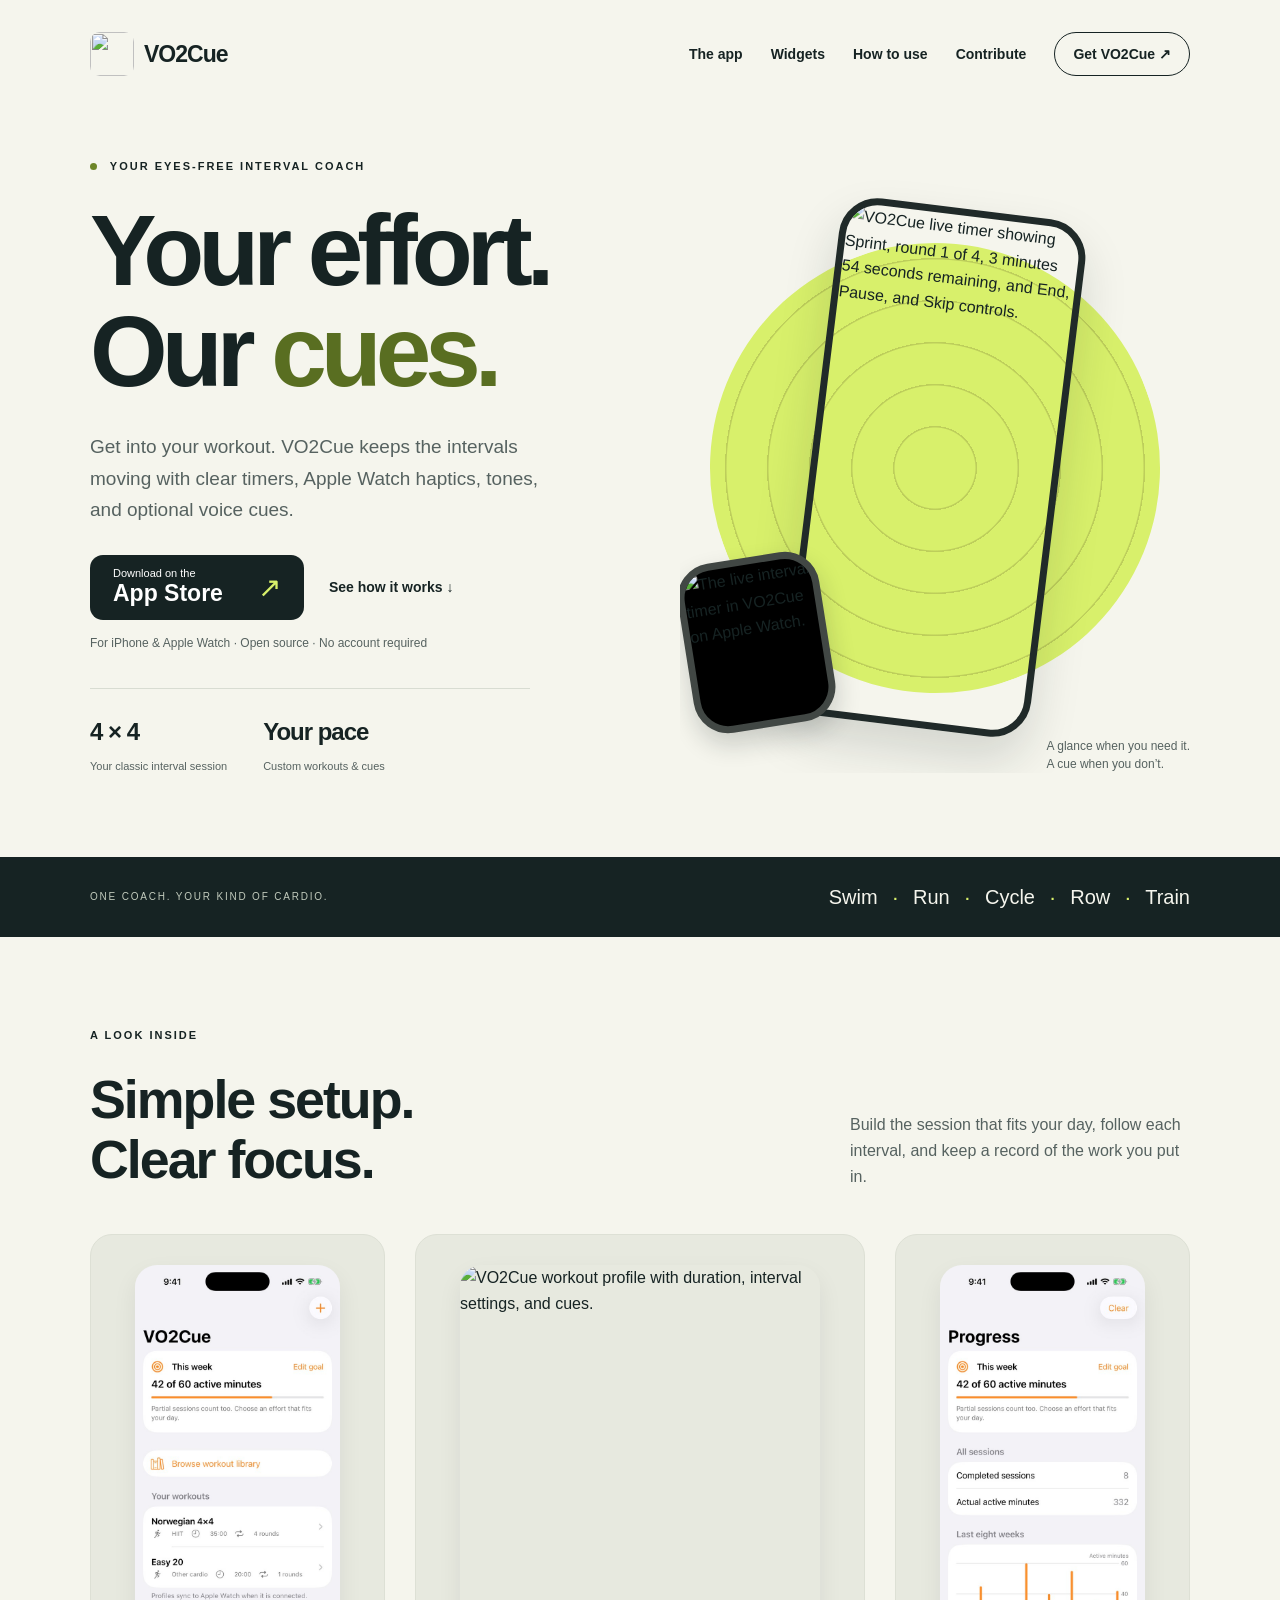
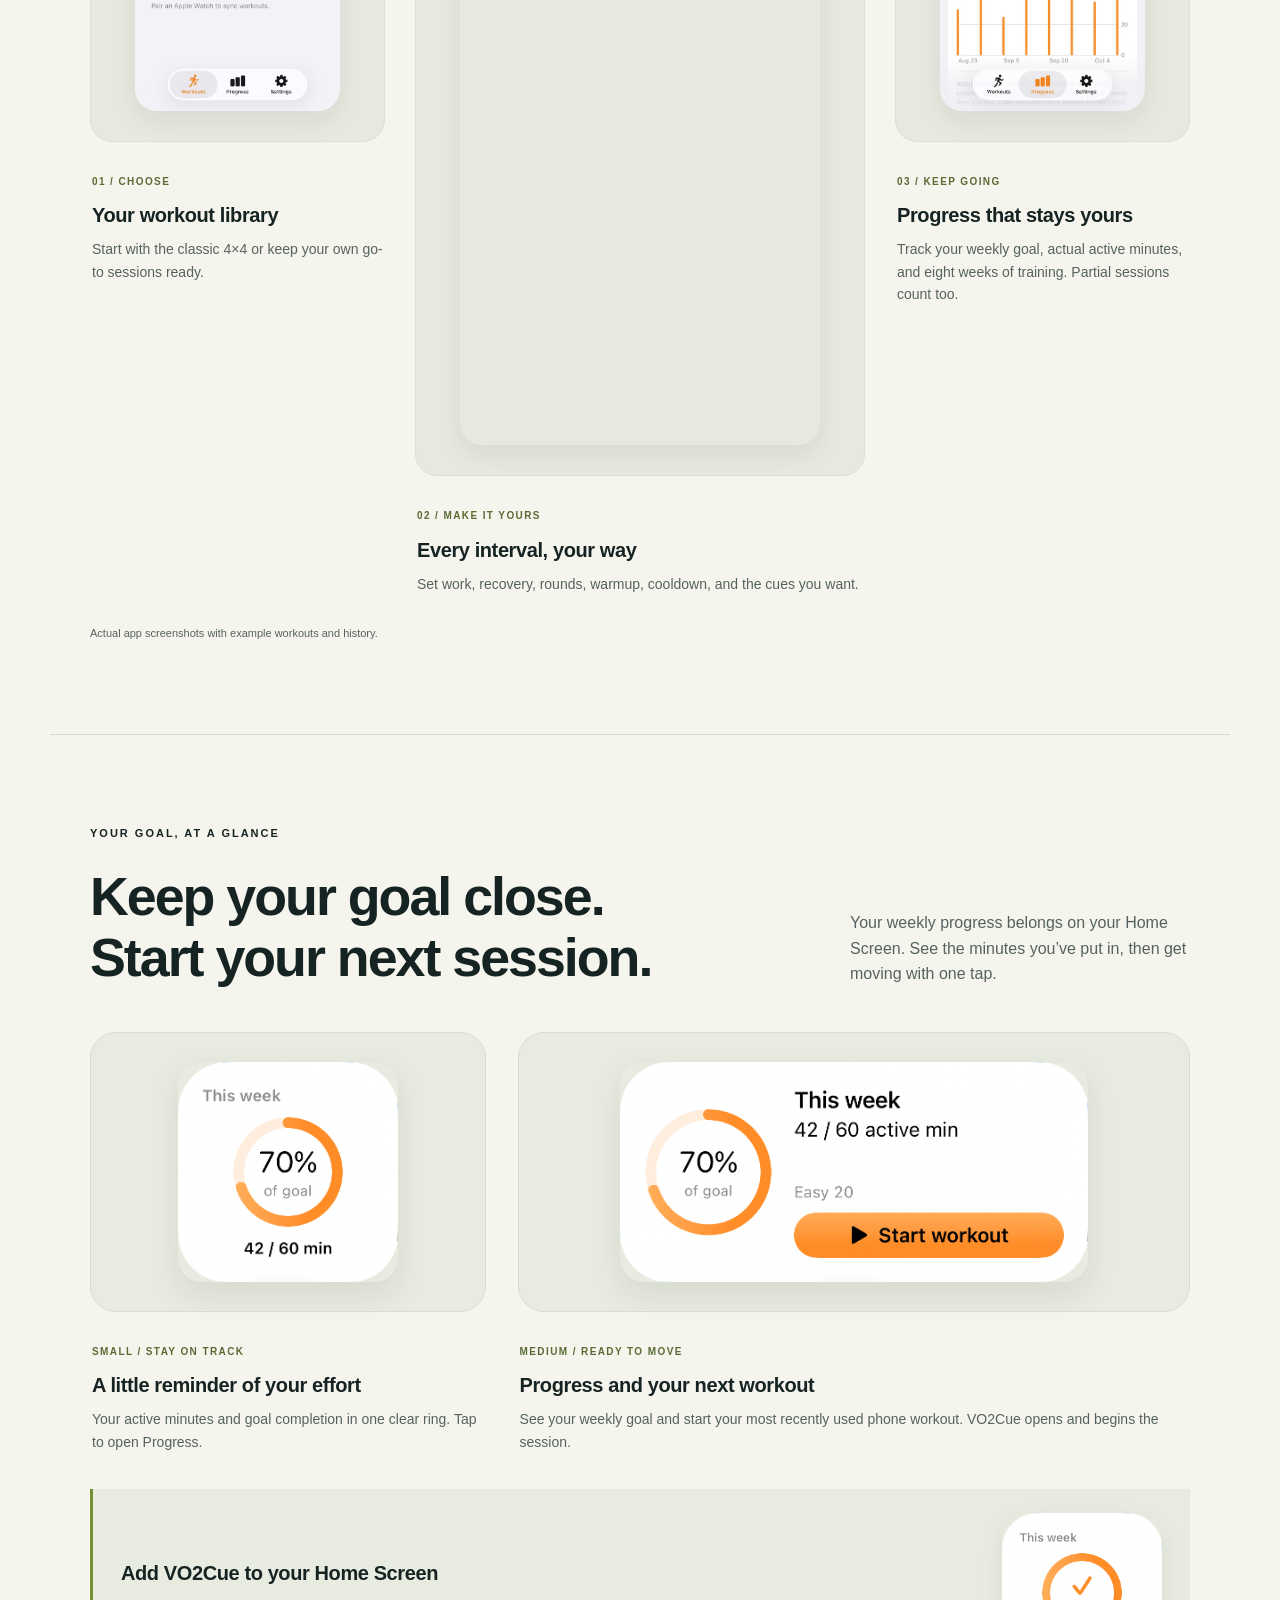
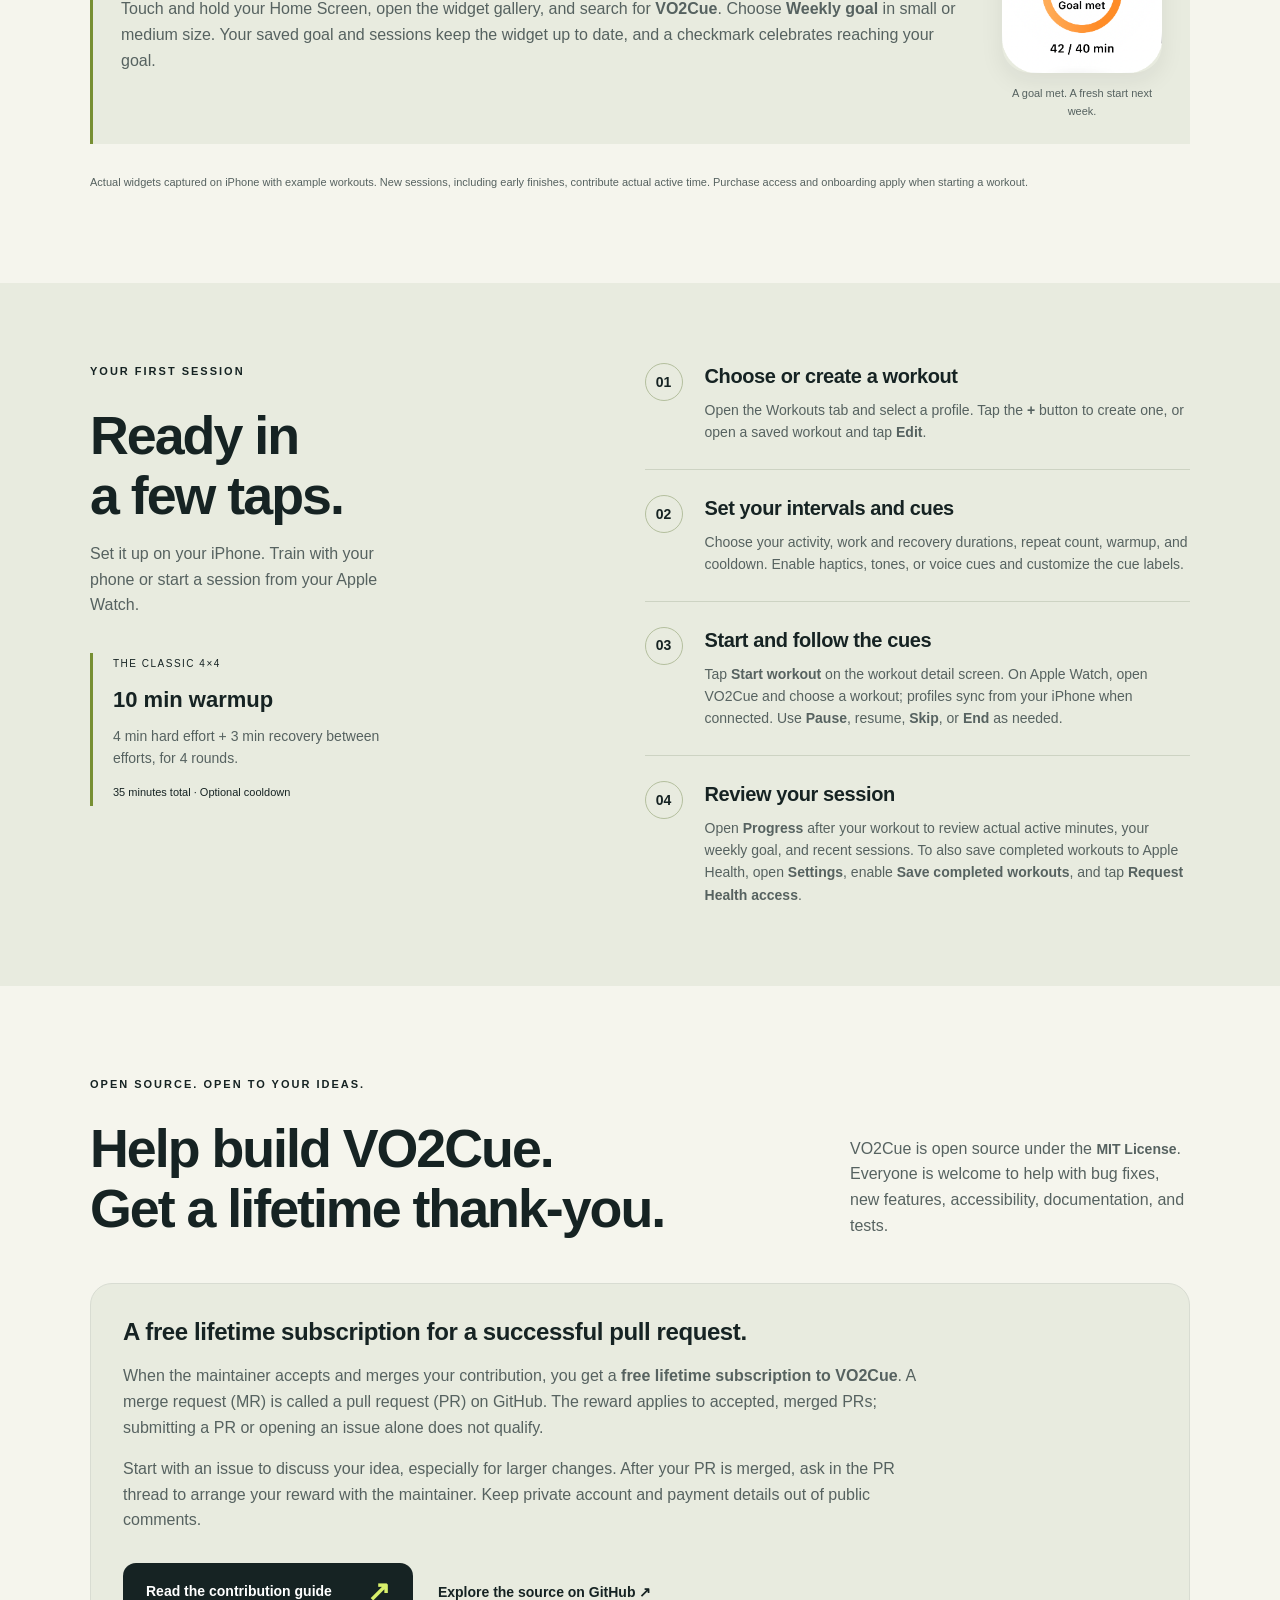
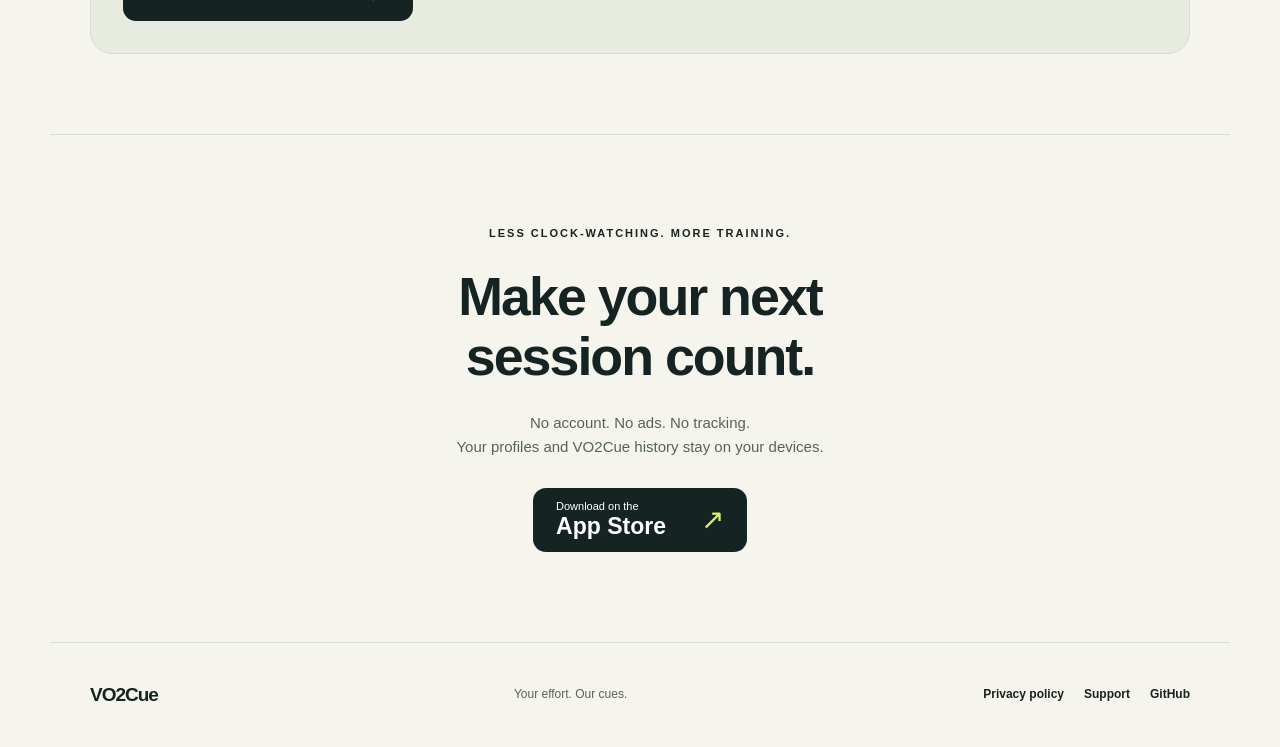
==== docs/index.html @ 81e92e1c "Refresh widget screenshots and move demo and privacy pages" ====
<!doctype html>
<html lang="en">
<head>
  <meta charset="utf-8">
  <meta name="viewport" content="width=device-width, initial-scale=1">
  <meta name="description" content="Meet VO2Cue: an eyes-free interval coach for iPhone and Apple Watch. Explore the open-source app, start your first 4×4 workout, and earn a free lifetime subscription with an accepted and merged pull request.">
  <meta name="theme-color" content="#101a1b">
  <meta property="og:title" content="VO2Cue · Your effort. Our cues.">
  <meta property="og:description" content="A closer look at your eyes-free 4×4 interval coach for iPhone and Apple Watch.">
  <meta property="og:type" content="website">
  <meta property="og:url" content="https://greggroll.github.io/VO2Cue/">
  <link rel="icon" type="image/png" href="assets/app-icon.png">
  <link rel="apple-touch-icon" href="assets/app-icon.png">
  <title>VO2Cue · App demo & quick start</title>
  <link rel="canonical" href="https://greggroll.github.io/VO2Cue/">
  <link rel="stylesheet" href="demo/demo.css">
</head>
<body>
<a class="skip" href="#main">Skip to content</a>
<header class="header wrap">
  <a class="brand" href="./" aria-label="VO2Cue demo home"><img class="app-icon" src="assets/app-icon.png" width="44" height="44" alt=""> VO2Cue</a>
  <nav aria-label="Main navigation"><a href="#screenshots">The app</a><a href="#widgets">Widgets</a><a href="#how-to">How to use</a><a href="#contribute">Contribute</a><a class="nav-download" href="https://apps.apple.com/us/app/vo2cue/id6804899072">Get VO2Cue <span aria-hidden="true">↗</span></a></nav>
</header>
<main id="main">
  <section class="hero wrap">
    <div class="hero-copy">
      <p class="eyebrow"><span class="dot"></span> YOUR EYES-FREE INTERVAL COACH</p>
      <h1>Your effort.<br>Our <em>cues.</em></h1>
      <p class="intro">Get into your workout. VO2Cue keeps the intervals moving with clear timers, Apple Watch haptics, tones, and optional voice cues.</p>
      <div class="actions"><a class="button" href="https://apps.apple.com/us/app/vo2cue/id6804899072"><span>Download on the<br><strong>App Store</strong></span><span class="arrow" aria-hidden="true">↗</span></a><a class="text-link" href="#how-to">See how it works <span aria-hidden="true">↓</span></a></div>
      <p class="small">For iPhone & Apple Watch · Open source · No account required</p>
      <div class="hero-facts"><div><strong>4 × 4</strong><span>Your classic interval session</span></div><div><strong>Your pace</strong><span>Custom workouts & cues</span></div></div>
    </div>
    <div class="hero-art">
      <div class="orbit" aria-hidden="true"></div>
      <div class="phone"><img src="demo/assets/timer.jpg" width="360" height="780" alt="VO2Cue live timer showing Sprint, round 1 of 4, 3 minutes 54 seconds remaining, and End, Pause, and Skip controls." fetchpriority="high"></div>
      <div class="watch"><img src="demo/assets/watch.jpg" width="422" height="514" alt="The live interval timer in VO2Cue on Apple Watch."></div>
      <span class="art-note">A glance when you need it.<br>A cue when you don’t.</span>
    </div>
  </section>
  <div class="activity-strip"><div class="wrap"><span>ONE COACH. YOUR KIND OF CARDIO.</span><p>Swim <b>·</b> Run <b>·</b> Cycle <b>·</b> Row <b>·</b> Train</p></div></div>
  <section class="section wrap" id="screenshots">
    <div class="section-heading"><div><p class="eyebrow">A LOOK INSIDE</p><h2>Simple setup.<br>Clear focus.</h2></div><p>Build the session that fits your day, follow each interval, and keep a record of the work you put in.</p></div>
    <div class="gallery">
      <figure><div class="screen"><img src="demo/assets/workouts.jpg" width="360" height="780" alt="VO2Cue workout library with saved interval profiles." loading="lazy"></div><figcaption><span>01 / CHOOSE</span><h3>Your workout library</h3><p>Start with the classic 4×4 or keep your own go-to sessions ready.</p></figcaption></figure>
      <figure><div class="screen"><img src="demo/assets/profile.jpg" width="360" height="780" alt="VO2Cue workout profile with duration, interval settings, and cues." loading="lazy"></div><figcaption><span>02 / MAKE IT YOURS</span><h3>Every interval, your way</h3><p>Set work, recovery, rounds, warmup, cooldown, and the cues you want.</p></figcaption></figure>
      <figure><div class="screen"><img src="demo/assets/progress.jpg" width="360" height="780" alt="VO2Cue Progress screen with active-minute totals and an eight-week training chart." loading="lazy"></div><figcaption><span>03 / KEEP GOING</span><h3>Progress that stays yours</h3><p>Track your weekly goal, actual active minutes, and eight weeks of training. Partial sessions count too.</p></figcaption></figure>
    </div>
    <p class="caption">Actual app screenshots with example workouts and history.</p>
  </section>
  <section class="section wrap widgets" id="widgets" aria-labelledby="widgets-title">
    <div class="section-heading"><div><p class="eyebrow">YOUR GOAL, AT A GLANCE</p><h2 id="widgets-title">Keep your goal close.<br>Start your next session.</h2></div><p>Your weekly progress belongs on your Home Screen. See the minutes you’ve put in, then get moving with one tap.</p></div>
    <div class="widget-showcase">
      <figure class="widget-card"><div class="widget-art"><img src="demo/assets/widget-small.png" width="493" height="493" alt="Small VO2Cue widget showing 70 percent of the weekly goal, with 42 of 60 active minutes." loading="lazy"></div><figcaption><span>SMALL / STAY ON TRACK</span><h3>A little reminder of your effort</h3><p>Your active minutes and goal completion in one clear ring. Tap to open Progress.</p></figcaption></figure>
      <figure class="widget-card"><div class="widget-art"><img src="demo/assets/widget-medium.png" width="1049" height="493" alt="Medium VO2Cue widget showing 42 of 60 active minutes, 70 percent completion, and a Start workout button for Easy 20." loading="lazy"></div><figcaption><span>MEDIUM / READY TO MOVE</span><h3>Progress and your next workout</h3><p>See your weekly goal and start your most recently used phone workout. VO2Cue opens and begins the session.</p></figcaption></figure>
    </div>
    <div class="widget-how"><div><h3>Add VO2Cue to your Home Screen</h3><p>Touch and hold your Home Screen, open the widget gallery, and search for <strong>VO2Cue</strong>. Choose <strong>Weekly goal</strong> in small or medium size. Your saved goal and sessions keep the widget up to date, and a checkmark celebrates reaching your goal.</p></div><figure class="widget-achievement"><img src="demo/assets/widget-complete.png" width="493" height="493" alt="VO2Cue widget with a checkmark and Goal met, showing 42 of a personal goal of 40 active minutes." loading="lazy"><figcaption>A goal met. A fresh start next week.</figcaption></figure></div>
    <p class="caption">Actual widgets captured on iPhone with example workouts. New sessions, including early finishes, contribute actual active time. Purchase access and onboarding apply when starting a workout.</p>
  </section>
  <section class="guide" id="how-to"><div class="wrap guide-grid">
    <div><p class="eyebrow">YOUR FIRST SESSION</p><h2>Ready in<br>a few taps.</h2><p class="guide-intro">Set it up on your iPhone. Train with your phone or start a session from your Apple Watch.</p><div class="recipe"><span>THE CLASSIC 4×4</span><strong>10 min warmup</strong><p>4 min hard effort + 3 min recovery between efforts, for 4 rounds.</p><small>35 minutes total · Optional cooldown</small></div></div>
    <ol class="steps">
      <li><h3>Choose or create a workout</h3><p>Open the Workouts tab and select a profile. Tap the <strong>+</strong> button to create one, or open a saved workout and tap <strong>Edit</strong>.</p></li>
      <li><h3>Set your intervals and cues</h3><p>Choose your activity, work and recovery durations, repeat count, warmup, and cooldown. Enable haptics, tones, or voice cues and customize the cue labels.</p></li>
      <li><h3>Start and follow the cues</h3><p>Tap <strong>Start workout</strong> on the workout detail screen. On Apple Watch, open VO2Cue and choose a workout; profiles sync from your iPhone when connected. Use <strong>Pause</strong>, resume, <strong>Skip</strong>, or <strong>End</strong> as needed.</p></li>
      <li><h3>Review your session</h3><p>Open <strong>Progress</strong> after your workout to review actual active minutes, your weekly goal, and recent sessions. To also save completed workouts to Apple Health, open <strong>Settings</strong>, enable <strong>Save completed workouts</strong>, and tap <strong>Request Health access</strong>.</p></li>
    </ol>
  </div></section>
  <section class="section wrap contribute" id="contribute" aria-labelledby="contribute-title">
    <div class="section-heading"><div><p class="eyebrow">OPEN SOURCE. OPEN TO YOUR IDEAS.</p><h2 id="contribute-title">Help build VO2Cue.<br>Get a lifetime thank-you.</h2></div><p>VO2Cue is open source under the <a class="text-link" href="https://github.com/GreggRoll/VO2Cue/blob/main/LICENSE">MIT License</a>. Everyone is welcome to help with bug fixes, new features, accessibility, documentation, and tests.</p></div>
    <div class="contributor-reward">
      <h3>A free lifetime subscription for a successful pull request.</h3>
      <p>When the maintainer accepts and merges your contribution, you get a <strong>free lifetime subscription to VO2Cue</strong>. A merge request (MR) is called a pull request (PR) on GitHub. The reward applies to accepted, merged PRs; submitting a PR or opening an issue alone does not qualify.</p>
      <p>Start with an issue to discuss your idea, especially for larger changes. After your PR is merged, ask in the PR thread to arrange your reward with the maintainer. Keep private account and payment details out of public comments.</p>
      <div class="actions"><a class="button contribute-button" href="https://github.com/GreggRoll/VO2Cue/blob/main/CONTRIBUTING.md">Read the contribution guide <span class="arrow" aria-hidden="true">↗</span></a><a class="text-link" href="https://github.com/GreggRoll/VO2Cue">Explore the source on GitHub <span aria-hidden="true">↗</span></a></div>
    </div>
  </section>
  <section class="closing wrap"><p class="eyebrow">LESS CLOCK-WATCHING. MORE TRAINING.</p><h2>Make your next<br>session count.</h2><p>No account. No ads. No tracking.<br>Your profiles and VO2Cue history stay on your devices.</p><a class="button" href="https://apps.apple.com/us/app/vo2cue/id6804899072"><span>Download on the<br><strong>App Store</strong></span><span class="arrow" aria-hidden="true">↗</span></a></section>
</main>
<footer class="wrap"><a class="brand" href="./">VO2Cue</a><p>Your effort. Our cues.</p><nav aria-label="Footer"><a href="privacy">Privacy policy</a><a href="https://github.com/GreggRoll/VO2Cue/issues">Support</a><a href="https://github.com/GreggRoll/VO2Cue">GitHub</a></nav></footer>
</body>
</html>
---- docs/demo/demo.css ----
:root{color-scheme:light;--ink:#162323;--muted:#566260;--paper:#f5f5ed;--accent:#d8f06b;--line:#d8dcd2}*{box-sizing:border-box}html{scroll-behavior:smooth;scroll-padding-top:24px}body{margin:0;background:var(--paper);color:var(--ink);font-family:-apple-system,BlinkMacSystemFont,"Segoe UI",sans-serif;line-height:1.6}a{color:inherit;text-decoration:none}a:hover{text-decoration:underline}a:focus-visible{outline:3px solid #4c6c08;outline-offset:6px}img{display:block;max-width:100%;height:auto}.wrap{max-width:1180px;margin:auto;padding-left:40px;padding-right:40px}.skip{position:absolute;left:16px;top:-100px;background:white;padding:12px;z-index:5}.skip:focus{top:16px}.header{display:flex;justify-content:space-between;align-items:center;min-height:108px;gap:24px}.brand{display:flex;align-items:center;gap:10px;font-size:23px;font-weight:750;letter-spacing:-1px}.mark{background:var(--ink);color:var(--accent);padding:6px 9px;border-radius:12px;font-size:19px;letter-spacing:-1px}nav{display:flex;align-items:center;gap:28px;font-size:14px;font-weight:600}.nav-download{border:1px solid var(--ink);padding:10px 18px;border-radius:30px}.hero{display:grid;grid-template-columns:1.1fr 1fr;gap:30px;align-items:center;padding-top:50px;padding-bottom:80px}.eyebrow{font-size:11px;letter-spacing:2px;font-weight:750;margin:0 0 24px}.dot{display:inline-block;height:7px;width:7px;border-radius:50%;background:#6d8528;margin-right:8px}h1{font-size:clamp(62px,7.8vw,100px);line-height:1.02;letter-spacing:-6px;margin:0 0 28px;font-weight:750}h1 em{font-style:normal;color:#596e21}.intro{font-size:19px;max-width:455px;line-height:1.65;color:var(--muted)}.actions{display:flex;align-items:center;gap:25px;margin:30px 0 14px}.button{display:inline-flex;align-items:center;gap:35px;background:var(--ink);color:white;padding:12px 23px;border-radius:13px;line-height:1.2;font-size:11px;text-align:left}.button:hover{background:#30433a;text-decoration:none}.button strong{font-size:23px;font-weight:600}.arrow{font-size:28px;color:var(--accent)}.text-link{font-size:14px;font-weight:650}.small{font-size:12px;color:var(--muted)}.hero-facts{display:flex;gap:36px;border-top:1px solid var(--line);padding-top:24px;margin-top:35px;max-width:440px}.hero-facts strong{display:block;font-size:24px;letter-spacing:-1px}.hero-facts span{font-size:11px;color:var(--muted)}.hero-art{position:relative;min-height:610px;display:flex;align-items:center;justify-content:center}.orbit{position:absolute;width:450px;height:450px;border-radius:50%;background:var(--accent);max-width:100%;transform:rotate(-20deg);background:repeating-radial-gradient(ellipse at center,transparent 0 40px,#bdce5b 41px 42px),var(--accent)}.phone{position:relative;width:248px;border:7px solid #202a29;border-radius:39px;overflow:hidden;transform:rotate(7deg);box-shadow:0 24px 48px #17212026}.watch{position:absolute;bottom:45px;left:5px;width:143px;border:7px solid #414744;border-radius:35px;background:#000;overflow:hidden;transform:rotate(-9deg);box-shadow:0 12px 25px #17212030}.art-note{position:absolute;right:0;bottom:0;font-size:12px;line-height:1.5;color:var(--muted)}.activity-strip{background:var(--ink);color:var(--paper);padding:24px 0}.activity-strip .wrap{display:flex;align-items:center;justify-content:space-between;gap:24px}.activity-strip span{font-size:10px;letter-spacing:1.8px;color:#c1cabc}.activity-strip p{margin:0;font-size:20px;word-spacing:10px}.activity-strip b{color:var(--accent);font-size:15px}.section{padding-top:90px;padding-bottom:80px}.section-heading{display:flex;justify-content:space-between;align-items:end;gap:40px;margin-bottom:45px}h2{font-size:clamp(36px,4.2vw,54px);line-height:1.12;letter-spacing:-2px;margin:0}.section-heading>p{max-width:340px;color:var(--muted);font-size:16px;margin:0}.gallery{display:grid;grid-template-columns:repeat(3,1fr);gap:30px}figure{margin:0}.screen{background:#e7e9df;border:1px solid #dde0d5;border-radius:22px;padding:30px 44px;overflow:hidden}.screen img{border-radius:22px;box-shadow:0 10px 24px #18232612}figcaption{padding:25px 2px 0}figcaption span{font-size:10px;font-weight:700;letter-spacing:1.4px;color:#5a6b35}h3{font-size:20px;line-height:1.3;letter-spacing:-.4px;margin:10px 0}figcaption p{color:var(--muted);font-size:14px;margin:0}.caption{font-size:11px;color:var(--muted);margin-top:30px}.guide{background:#e8ebdf;padding:80px 0}.guide-grid{display:grid;grid-template-columns:1fr 1.2fr;gap:100px}.guide-intro{max-width:310px;color:var(--muted)}.recipe{border-left:3px solid #778f33;padding:3px 0 3px 20px;margin-top:35px;max-width:300px}.recipe span{display:block;font-size:10px;letter-spacing:1.5px;margin-bottom:10px}.recipe strong{font-size:22px}.recipe p{font-size:14px;color:var(--muted);margin:8px 0}.recipe small{font-size:11px}.steps{list-style:none;counter-reset:step;margin:0;padding:0}.steps li{counter-increment:step;position:relative;padding:0 0 25px 60px;margin-bottom:25px;border-bottom:1px solid #cdd3c3}.steps li:last-child{margin-bottom:0;padding-bottom:0;border:0}.steps li:before{content:counter(step,decimal-leading-zero);position:absolute;left:0;top:0;font-size:14px;font-weight:650;display:grid;place-items:center;width:36px;height:36px;border:1px solid #b4bf9e;border-radius:50%}.steps h3{margin-top:0}.steps p{font-size:14px;color:var(--muted);margin:10px 0 0}.closing{text-align:center;padding-top:90px;padding-bottom:90px}.closing p:not(.eyebrow){color:var(--muted);font-size:15px;margin:24px 0}.closing .button{margin-top:5px}footer{display:flex;justify-content:space-between;align-items:center;gap:24px;border-top:1px solid var(--line);padding-top:30px;padding-bottom:30px}footer .brand{font-size:19px}footer p{font-size:12px;color:var(--muted)}footer nav{font-size:12px;gap:20px}@media(max-width:900px){.hero{gap:15px}h1{letter-spacing:-4px}.hero-art{min-height:550px}.phone{width:220px}.watch{width:125px;left:-5px}.screen{padding:24px}.guide-grid{gap:50px}.actions{gap:15px}.activity-strip p{font-size:17px;word-spacing:4px}}@media(max-width:650px){.wrap{padding-left:24px;padding-right:24px}.header{min-height:88px;gap:14px}.brand{font-size:20px}nav{gap:16px;font-size:12px}.header nav>a:first-child{display:none}.nav-download{padding:8px 12px}.hero{grid-template-columns:1fr;padding-top:30px;padding-bottom:40px;gap:20px}h1{font-size:70px}.intro{font-size:17px}.hero-art{min-height:545px;max-width:360px;width:100%;margin:auto}.phone{width:215px}.watch{left:16px;bottom:30px}.orbit{width:320px;height:320px}.art-note{right:0;bottom:8px;font-size:11px}.hero-facts{margin-top:26px}.activity-strip .wrap{flex-direction:column;gap:8px;align-items:flex-start}.section{padding-top:60px;padding-bottom:55px}.section-heading{display:block;margin-bottom:30px}.section-heading>p{margin-top:22px;max-width:100%}.gallery{gap:40px;grid-template-columns:1fr}.gallery figure{display:grid;grid-template-columns:1fr 1fr;gap:20px;align-items:center}.screen{padding:15px;border-radius:16px}.screen img{border-radius:12px}figcaption{padding:0}h3{font-size:18px}figcaption p{font-size:13px}figcaption span{font-size:9px;letter-spacing:1px}.guide{padding:55px 0}.guide-grid{grid-template-columns:1fr;gap:40px}.guide-intro{max-width:100%}.recipe{max-width:100%}.steps li{padding-left:50px}.closing{padding-top:60px;padding-bottom:60px}footer{flex-wrap:wrap;gap:10px}footer p{margin:0}footer nav{width:100%;margin-top:10px}.eyebrow{letter-spacing:1.5px;font-size:10px}}@media(prefers-reduced-motion:reduce){html{scroll-behavior:auto}}
/* Keep decorative art within small screens and download labels on one line. */
.hero-art{overflow:hidden}.button{flex-shrink:0}.button strong,.nav-download{white-space:nowrap}@media(max-width:650px){.header nav{gap:10px}.header nav>a[href="#how-to"]{display:none}.actions{flex-wrap:wrap}.button{gap:25px}.orbit{transform:none}}

.app-icon{display:block;width:44px;height:44px;flex-shrink:0;border-radius:10px}

.contribute{border-bottom:1px solid var(--line)}.contributor-reward{background:#e8ebdf;border:1px solid var(--line);border-radius:22px;padding:32px}.contributor-reward h3{margin-top:0;font-size:24px}.contributor-reward p{max-width:800px;color:var(--muted)}.contribute-button{font-size:14px;font-weight:650}.contributor-reward .actions{flex-wrap:wrap;margin-bottom:0}@media(max-width:650px){.contributor-reward{padding:24px}.contributor-reward h3{font-size:21px}.contribute-button{gap:16px}}

.widgets{border-top:1px solid var(--line)}.widget-showcase{display:grid;grid-template-columns:1fr 1.7fr;gap:32px}.widget-card{min-width:0}.widget-art{height:280px;display:flex;align-items:center;justify-content:center;padding:28px;background:#e8ebdf;border:1px solid var(--line);border-radius:26px}.widget-art img{max-height:220px;width:auto;border-radius:24px;box-shadow:0 12px 32px #17212016}.widget-how{margin-top:36px;padding:24px 28px;border-left:3px solid #778f33;background:#e8ebdf}.widget-how h3{margin-top:0}.widget-how p{margin:10px 0 0;color:var(--muted);max-width:900px}@media(max-width:900px){.header nav{gap:16px}.widget-art{padding:20px}}@media(max-width:650px){.header nav>a[href="#contribute"]{display:none}.widget-showcase{grid-template-columns:1fr;gap:34px}.widget-art{height:auto;min-height:200px;padding:28px}.widget-art img{max-height:220px}.widget-how{padding:20px}}

.widget-how{display:grid;grid-template-columns:1fr 160px;gap:30px;align-items:center}.widget-achievement img{border-radius:28px;box-shadow:0 8px 24px #17212012}.widget-achievement figcaption{font-size:11px;padding:12px 0 0;text-align:center;color:var(--muted)}@media(max-width:650px){.widget-how{grid-template-columns:1fr}.widget-achievement{width:160px;margin:auto}}
@media(max-width:380px){.header{flex-wrap:wrap;padding-top:20px;padding-bottom:20px}.header nav{width:100%;justify-content:space-between}.contribute-button{max-width:100%;gap:8px;padding:12px 16px;font-size:13px}}
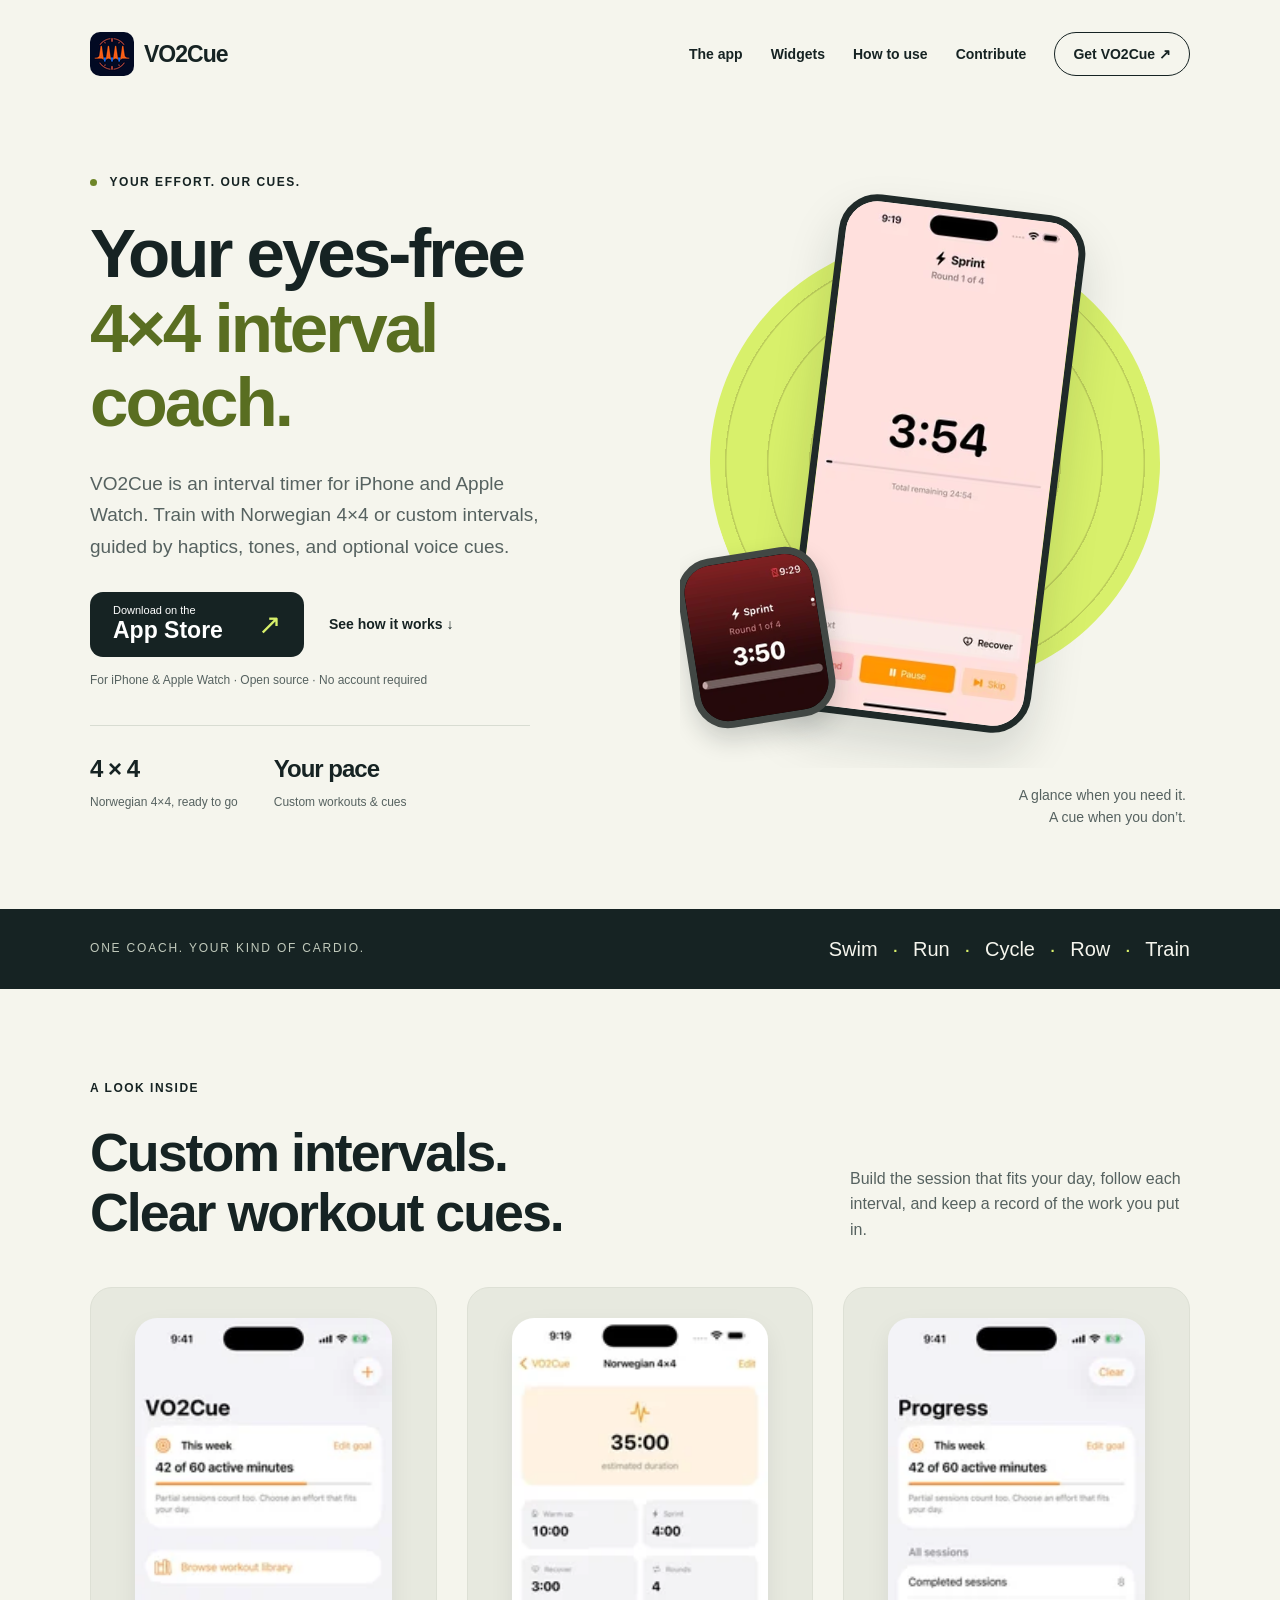
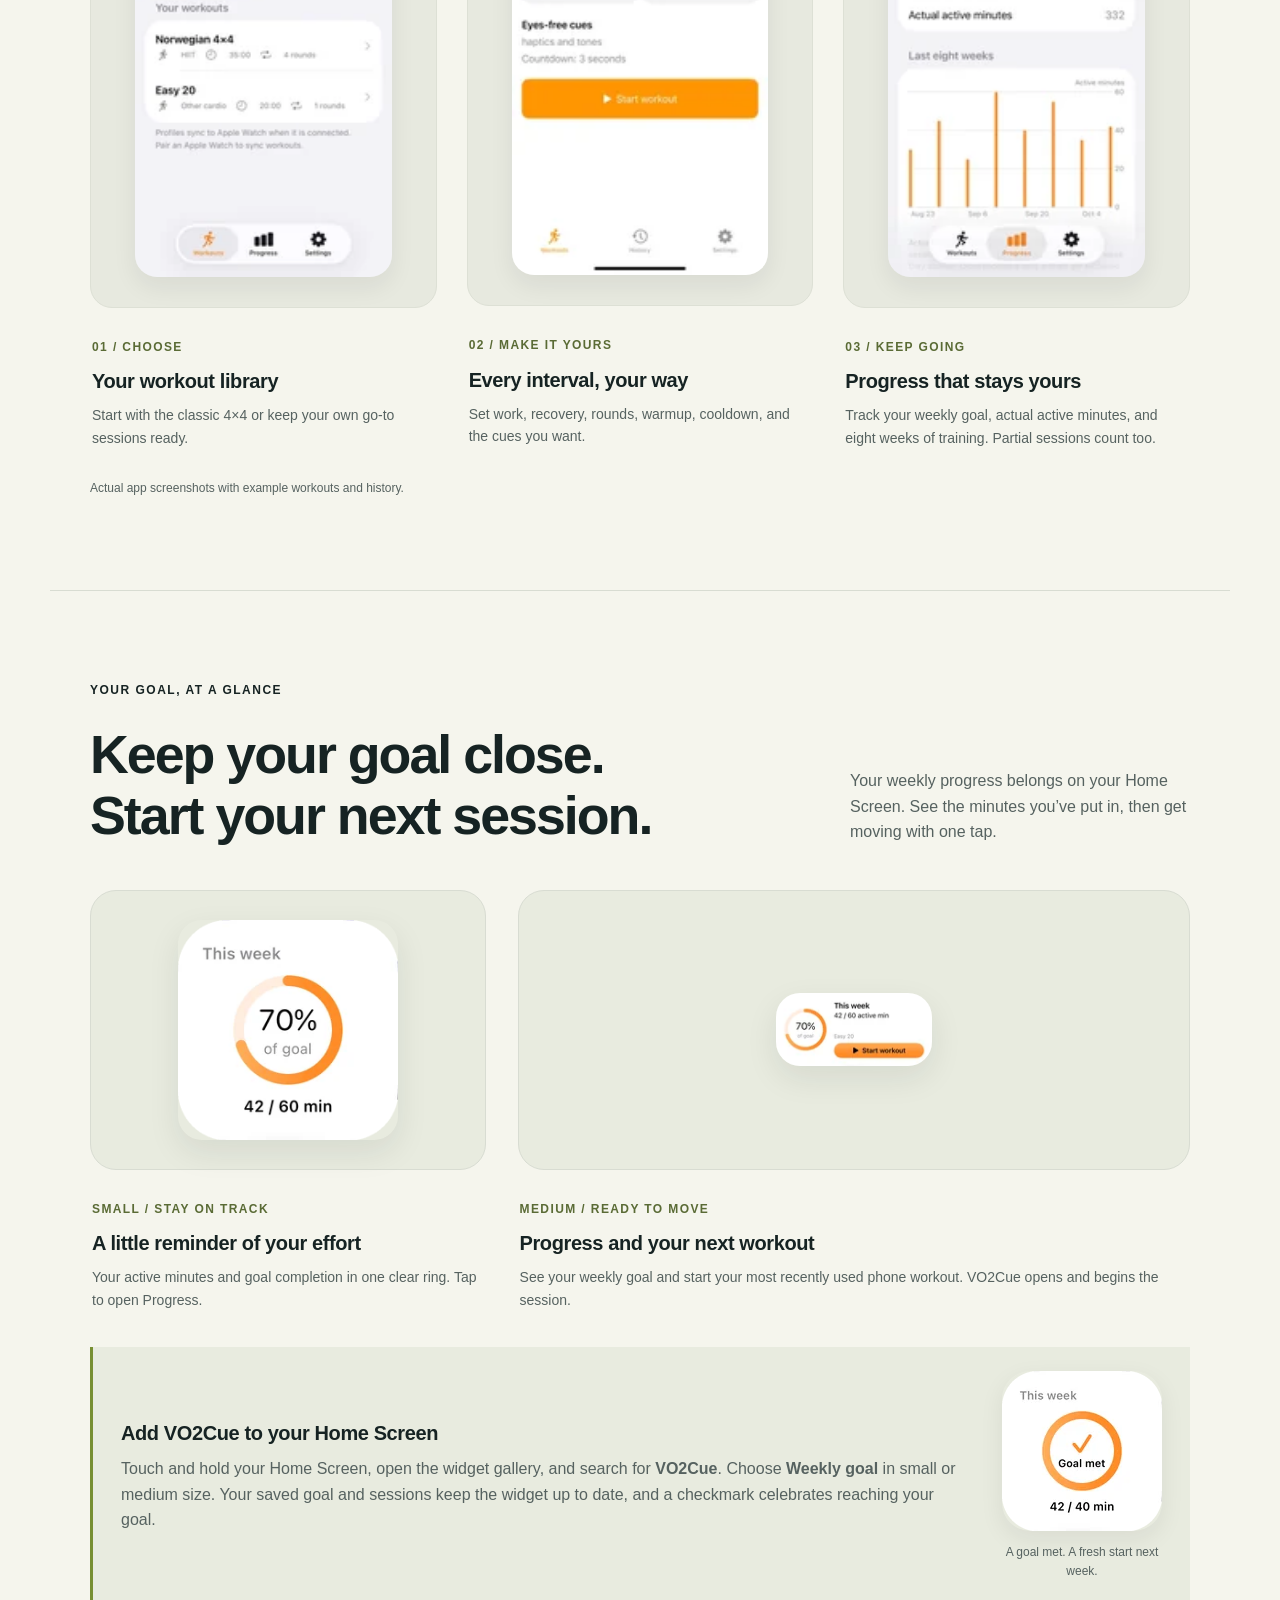
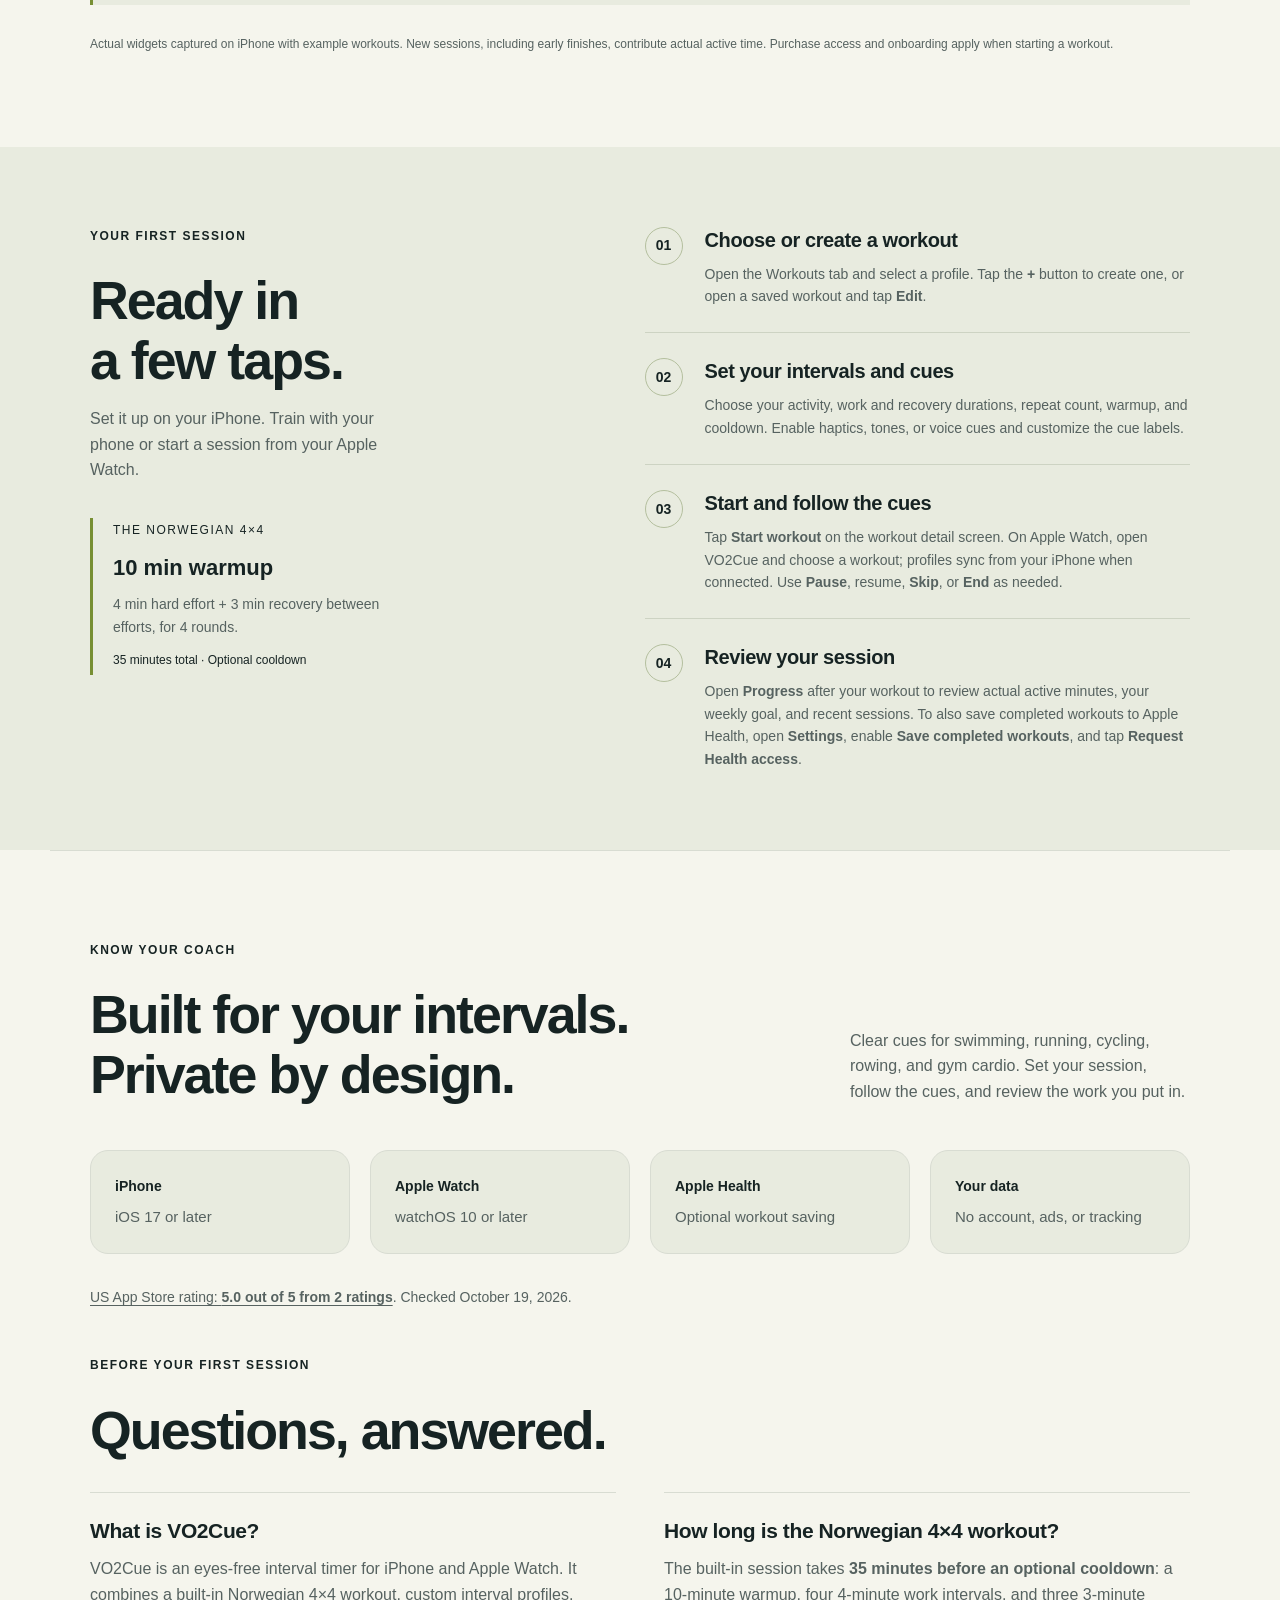
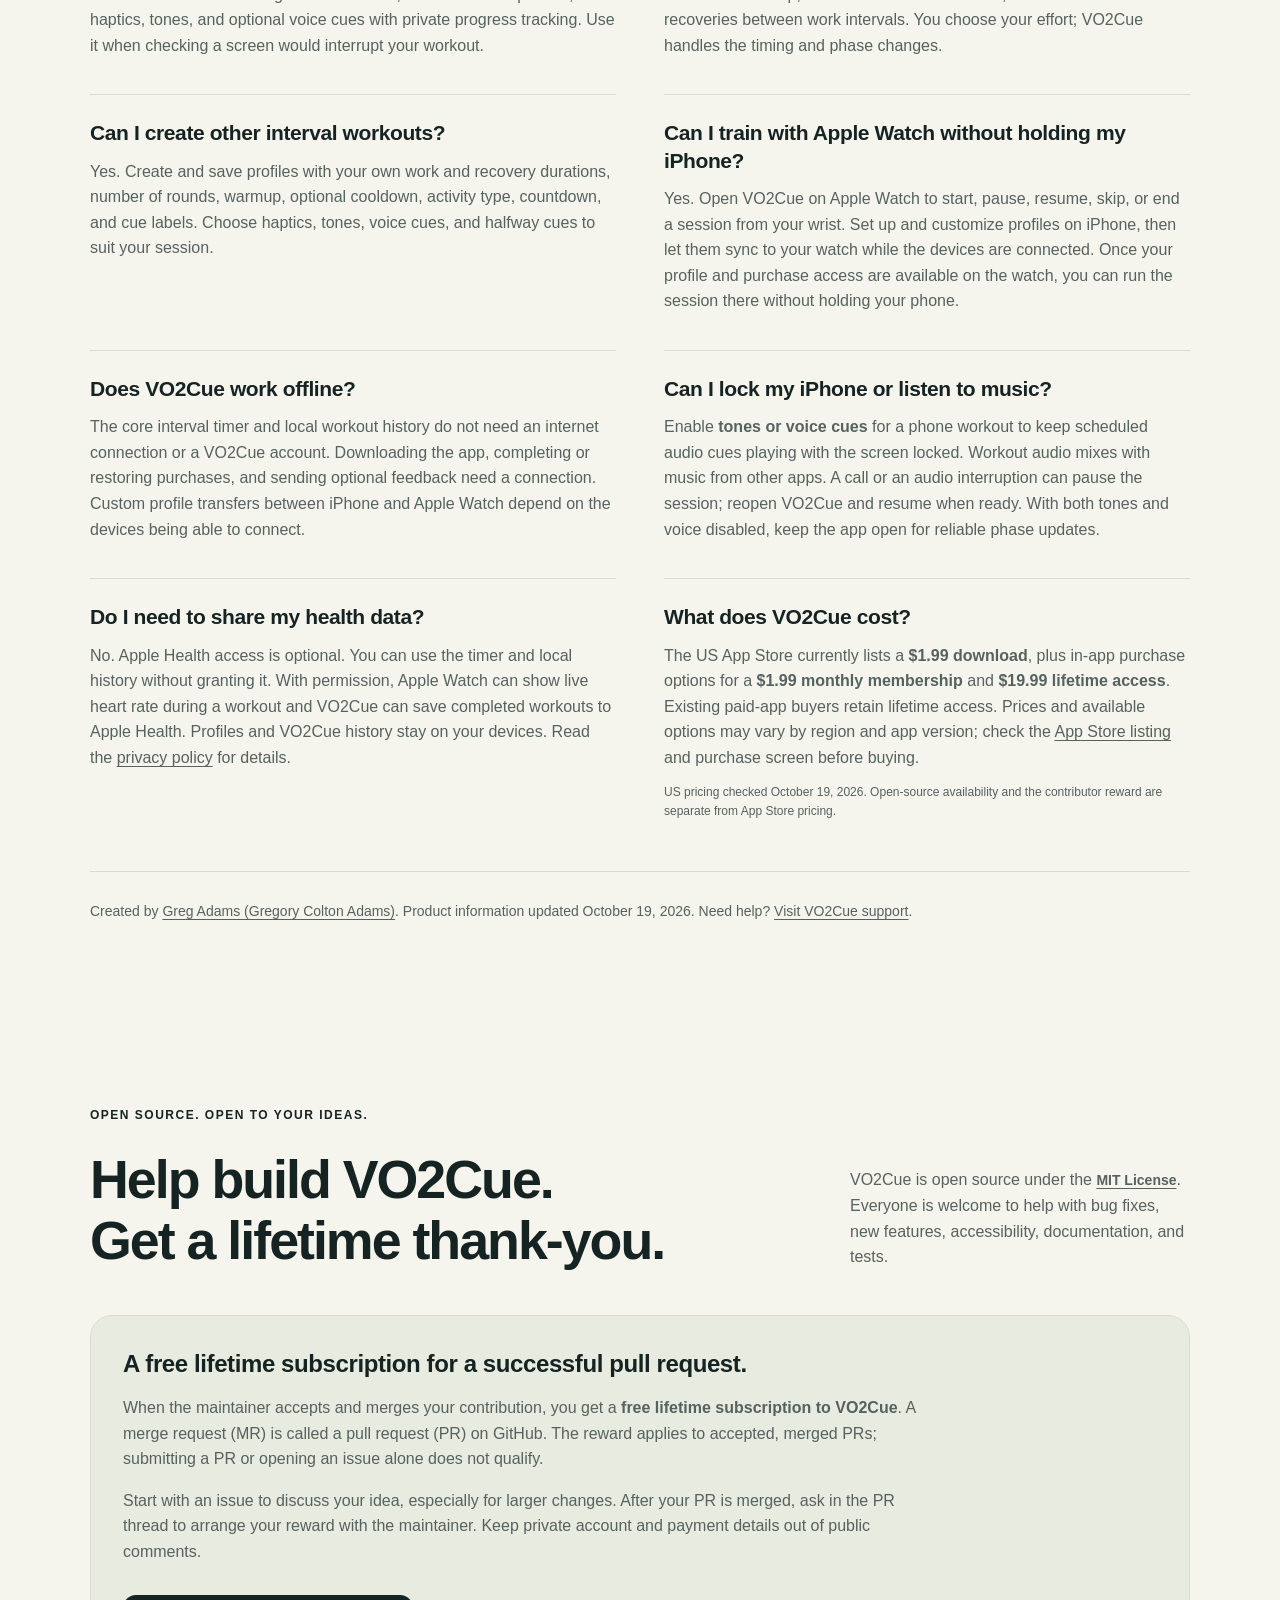
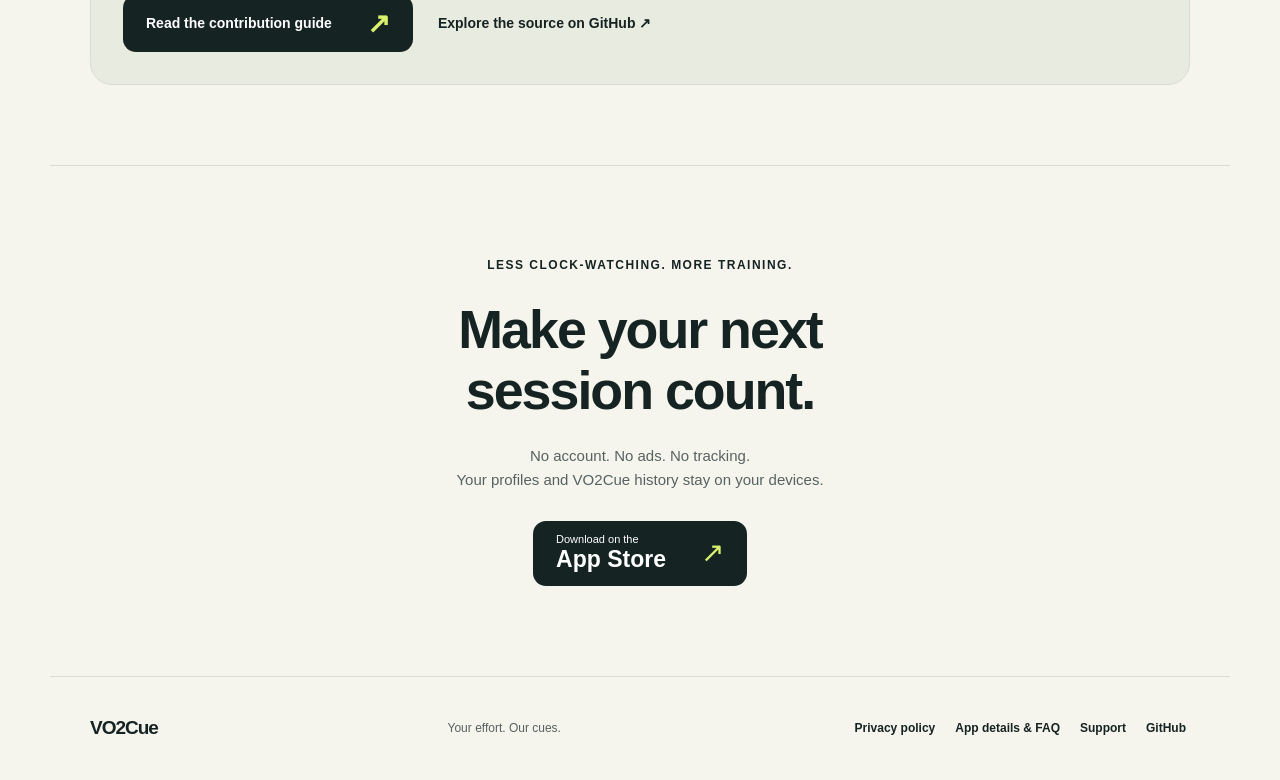
==== commit ff46a48a: "Improve landing page search visibility and accessibility" ====
--- a/docs/index.html
+++ b/docs/index.html
@@ -3,69 +3,180 @@
 <head>
   <meta charset="utf-8">
   <meta name="viewport" content="width=device-width, initial-scale=1">
-  <meta name="description" content="Meet VO2Cue: an eyes-free interval coach for iPhone and Apple Watch. Explore the open-source app, start your first 4×4 workout, and earn a free lifetime subscription with an accepted and merged pull request.">
+  <meta name="description" content="Train with Norwegian 4×4 and custom intervals on iPhone and Apple Watch. VO2Cue guides you with haptics, tones, and voice cues. No account, ads, or tracking.">
   <meta name="theme-color" content="#101a1b">
-  <meta property="og:title" content="VO2Cue · Your effort. Our cues.">
-  <meta property="og:description" content="A closer look at your eyes-free 4×4 interval coach for iPhone and Apple Watch.">
+  <meta property="og:title" content="VO2Cue — 4×4 Interval Timer for iPhone &amp; Apple Watch">
+  <meta property="og:description" content="Train with Norwegian 4×4 and custom intervals on iPhone and Apple Watch. VO2Cue guides you with haptics, tones, and voice cues. No account, ads, or tracking.">
   <meta property="og:type" content="website">
   <meta property="og:url" content="https://greggroll.github.io/VO2Cue/">
-  <link rel="icon" type="image/png" href="assets/app-icon.png">
-  <link rel="apple-touch-icon" href="assets/app-icon.png">
-  <title>VO2Cue · App demo & quick start</title>
+  <meta property="og:site_name" content="VO2Cue">
+  <meta property="og:locale" content="en_US">
+  <meta property="og:image" content="https://greggroll.github.io/VO2Cue/assets/social-preview.png">
+  <meta property="og:image:width" content="1200">
+  <meta property="og:image:height" content="630">
+  <meta property="og:image:alt" content="VO2Cue, an eyes-free 4×4 interval coach for iPhone and Apple Watch, with the live workout timer on both devices.">
+  <meta name="twitter:card" content="summary_large_image">
+  <meta name="twitter:title" content="VO2Cue — 4×4 Interval Timer for iPhone &amp; Apple Watch">
+  <meta name="twitter:description" content="Norwegian 4×4 and custom intervals, guided by haptics, tones, and voice cues. No account, ads, or tracking.">
+  <meta name="twitter:image" content="https://greggroll.github.io/VO2Cue/assets/social-preview.png">
+  <meta name="twitter:image:alt" content="VO2Cue interval timers on iPhone and Apple Watch.">
+  <meta name="apple-itunes-app" content="app-id=6804899072">
+  <link rel="icon" type="image/png" href="assets/favicon-32.png" sizes="32x32">
+  <link rel="apple-touch-icon" href="assets/apple-touch-icon.png" sizes="180x180">
+  <title>VO2Cue — 4×4 Interval Timer for iPhone &amp; Apple Watch</title>
   <link rel="canonical" href="https://greggroll.github.io/VO2Cue/">
-  <link rel="stylesheet" href="demo/demo.css">
+  <link rel="stylesheet" href="demo/demo.css?v=20261019">
+  <link rel="sitemap" type="application/xml" href="sitemap.xml">
+  <script type="application/ld+json">
+{
+  "@context": "https://schema.org",
+  "@graph": [
+    {
+      "@type": "WebSite",
+      "@id": "https://greggroll.github.io/VO2Cue/#website",
+      "url": "https://greggroll.github.io/VO2Cue/",
+      "name": "VO2Cue",
+      "inLanguage": "en"
+    },
+    {
+      "@type": "Person",
+      "@id": "https://greggroll.github.io/VO2Cue/#developer",
+      "name": "Gregory Colton Adams",
+      "alternateName": "Greg Adams",
+      "url": "https://github.com/GreggRoll"
+    },
+    {
+      "@type": "WebPage",
+      "@id": "https://greggroll.github.io/VO2Cue/#webpage",
+      "url": "https://greggroll.github.io/VO2Cue/",
+      "name": "VO2Cue — 4×4 Interval Timer for iPhone & Apple Watch",
+      "description": "Train with Norwegian 4×4 and custom intervals on iPhone and Apple Watch. VO2Cue guides you with haptics, tones, and voice cues. No account, ads, or tracking.",
+      "inLanguage": "en",
+      "dateModified": "2026-10-19",
+      "isPartOf": {
+        "@id": "https://greggroll.github.io/VO2Cue/#website"
+      },
+      "mainEntity": {
+        "@id": "https://greggroll.github.io/VO2Cue/#app"
+      }
+    },
+    {
+      "@type": "MobileApplication",
+      "@id": "https://greggroll.github.io/VO2Cue/#app",
+      "name": "VO2Cue",
+      "url": "https://greggroll.github.io/VO2Cue/",
+      "description": "An eyes-free interval timer for iPhone and Apple Watch with Norwegian 4×4, custom workouts, haptics, tones, optional voice cues, and private on-device progress.",
+      "applicationCategory": "HealthApplication",
+      "operatingSystem": "iOS 17.0 or later; watchOS 10.0 or later",
+      "inLanguage": "en",
+      "image": "https://greggroll.github.io/VO2Cue/assets/apple-touch-icon.png",
+      "screenshot": [
+        "https://greggroll.github.io/VO2Cue/demo/assets/timer.jpg",
+        "https://greggroll.github.io/VO2Cue/demo/assets/progress.jpg"
+      ],
+      "installUrl": "https://apps.apple.com/us/app/vo2cue/id6804899072",
+      "sameAs": "https://apps.apple.com/us/app/vo2cue/id6804899072",
+      "author": {
+        "@id": "https://greggroll.github.io/VO2Cue/#developer"
+      },
+      "offers": {
+        "@type": "Offer",
+        "url": "https://apps.apple.com/us/app/vo2cue/id6804899072",
+        "price": "1.99",
+        "priceCurrency": "USD"
+      },
+      "featureList": [
+        "Norwegian 4×4 interval workout",
+        "Custom work, recovery, warmup, and cooldown intervals",
+        "Apple Watch workout controls and haptic cues",
+        "Optional tones and voice cues",
+        "Private on-device workout history and weekly goals",
+        "Optional Apple Health workout saving"
+      ],
+      "isAccessibleForFree": false,
+      "aggregateRating": {
+        "@type": "AggregateRating",
+        "ratingValue": 5,
+        "bestRating": 5,
+        "ratingCount": 2
+      }
+    }
+  ]
+}
+  </script>
 </head>
 <body>
 <a class="skip" href="#main">Skip to content</a>
 <header class="header wrap">
-  <a class="brand" href="./" aria-label="VO2Cue demo home"><img class="app-icon" src="assets/app-icon.png" width="44" height="44" alt=""> VO2Cue</a>
+  <a class="brand" href="./" aria-label="VO2Cue home"><img class="app-icon" src="assets/app-icon-44.png" srcset="assets/app-icon-44.png 1x, assets/app-icon-88.png 2x, assets/app-icon-132.png 3x" width="44" height="44" alt=""> VO2Cue</a>
   <nav aria-label="Main navigation"><a href="#screenshots">The app</a><a href="#widgets">Widgets</a><a href="#how-to">How to use</a><a href="#contribute">Contribute</a><a class="nav-download" href="https://apps.apple.com/us/app/vo2cue/id6804899072">Get VO2Cue <span aria-hidden="true">↗</span></a></nav>
 </header>
-<main id="main">
+<main id="main" tabindex="-1">
   <section class="hero wrap">
     <div class="hero-copy">
-      <p class="eyebrow"><span class="dot"></span> YOUR EYES-FREE INTERVAL COACH</p>
-      <h1>Your effort.<br>Our <em>cues.</em></h1>
-      <p class="intro">Get into your workout. VO2Cue keeps the intervals moving with clear timers, Apple Watch haptics, tones, and optional voice cues.</p>
+      <p class="eyebrow"><span class="dot"></span> YOUR EFFORT. OUR CUES.</p>
+      <h1>Your eyes-free<br><em>4×4 interval coach.</em></h1>
+      <p class="intro">VO2Cue is an interval timer for iPhone and Apple Watch. Train with Norwegian 4×4 or custom intervals, guided by haptics, tones, and optional voice cues.</p>
       <div class="actions"><a class="button" href="https://apps.apple.com/us/app/vo2cue/id6804899072"><span>Download on the<br><strong>App Store</strong></span><span class="arrow" aria-hidden="true">↗</span></a><a class="text-link" href="#how-to">See how it works <span aria-hidden="true">↓</span></a></div>
       <p class="small">For iPhone & Apple Watch · Open source · No account required</p>
-      <div class="hero-facts"><div><strong>4 × 4</strong><span>Your classic interval session</span></div><div><strong>Your pace</strong><span>Custom workouts & cues</span></div></div>
+      <div class="hero-facts"><div><strong>4 × 4</strong><span>Norwegian 4×4, ready to go</span></div><div><strong>Your pace</strong><span>Custom workouts & cues</span></div></div>
     </div>
-    <div class="hero-art">
+    <figure class="hero-visual"><div class="hero-art">
       <div class="orbit" aria-hidden="true"></div>
-      <div class="phone"><img src="demo/assets/timer.jpg" width="360" height="780" alt="VO2Cue live timer showing Sprint, round 1 of 4, 3 minutes 54 seconds remaining, and End, Pause, and Skip controls." fetchpriority="high"></div>
-      <div class="watch"><img src="demo/assets/watch.jpg" width="422" height="514" alt="The live interval timer in VO2Cue on Apple Watch."></div>
-      <span class="art-note">A glance when you need it.<br>A cue when you don’t.</span>
-    </div>
+      <div class="phone"><picture><source type="image/webp" srcset="demo/assets/timer-160.webp 160w, demo/assets/timer-240.webp 240w, demo/assets/timer-360.webp 360w" sizes="234px"><img src="demo/assets/timer.jpg" width="360" height="780" alt="VO2Cue live timer showing Sprint, round 1 of 4, 3 minutes 54 seconds remaining, and End, Pause, and Skip controls." fetchpriority="high"></picture></div>
+      <div class="watch"><picture><source type="image/webp" srcset="demo/assets/watch-160.webp 160w, demo/assets/watch-240.webp 240w, demo/assets/watch-360.webp 360w, demo/assets/watch-422.webp 422w" sizes="129px"><img src="demo/assets/watch.jpg" width="422" height="514" alt="The live interval timer in VO2Cue on Apple Watch."></picture></div>
+    </div><figcaption class="art-note">A glance when you need it.<br>A cue when you don’t.</figcaption></figure>
   </section>
   <div class="activity-strip"><div class="wrap"><span>ONE COACH. YOUR KIND OF CARDIO.</span><p>Swim <b>·</b> Run <b>·</b> Cycle <b>·</b> Row <b>·</b> Train</p></div></div>
   <section class="section wrap" id="screenshots">
-    <div class="section-heading"><div><p class="eyebrow">A LOOK INSIDE</p><h2>Simple setup.<br>Clear focus.</h2></div><p>Build the session that fits your day, follow each interval, and keep a record of the work you put in.</p></div>
+    <div class="section-heading"><div><p class="eyebrow">A LOOK INSIDE</p><h2>Custom intervals.<br>Clear workout cues.</h2></div><p>Build the session that fits your day, follow each interval, and keep a record of the work you put in.</p></div>
     <div class="gallery">
-      <figure><div class="screen"><img src="demo/assets/workouts.jpg" width="360" height="780" alt="VO2Cue workout library with saved interval profiles." loading="lazy"></div><figcaption><span>01 / CHOOSE</span><h3>Your workout library</h3><p>Start with the classic 4×4 or keep your own go-to sessions ready.</p></figcaption></figure>
-      <figure><div class="screen"><img src="demo/assets/profile.jpg" width="360" height="780" alt="VO2Cue workout profile with duration, interval settings, and cues." loading="lazy"></div><figcaption><span>02 / MAKE IT YOURS</span><h3>Every interval, your way</h3><p>Set work, recovery, rounds, warmup, cooldown, and the cues you want.</p></figcaption></figure>
-      <figure><div class="screen"><img src="demo/assets/progress.jpg" width="360" height="780" alt="VO2Cue Progress screen with active-minute totals and an eight-week training chart." loading="lazy"></div><figcaption><span>03 / KEEP GOING</span><h3>Progress that stays yours</h3><p>Track your weekly goal, actual active minutes, and eight weeks of training. Partial sessions count too.</p></figcaption></figure>
+      <figure><div class="screen"><picture><source type="image/webp" srcset="demo/assets/workouts-160.webp 160w, demo/assets/workouts-240.webp 240w, demo/assets/workouts-360.webp 360w, demo/assets/workouts-480.webp 480w, demo/assets/workouts-600.webp 600w" sizes="(max-width:650px) calc((100vw - 120px) / 2), (max-width:900px) calc((100vw - 284px) / 3), 258px"><img src="demo/assets/workouts.jpg" width="360" height="780" alt="VO2Cue workout library with saved interval profiles." loading="lazy"></picture></div><figcaption><span>01 / CHOOSE</span><h3>Your workout library</h3><p>Start with the classic 4×4 or keep your own go-to sessions ready.</p></figcaption></figure>
+      <figure><div class="screen"><picture><source type="image/webp" srcset="demo/assets/profile-160.webp 160w, demo/assets/profile-240.webp 240w, demo/assets/profile-360.webp 360w" sizes="(max-width:650px) calc((100vw - 120px) / 2), (max-width:900px) calc((100vw - 284px) / 3), 258px"><img src="demo/assets/profile.jpg" width="360" height="780" alt="VO2Cue workout profile with duration, interval settings, and cues." loading="lazy"></picture></div><figcaption><span>02 / MAKE IT YOURS</span><h3>Every interval, your way</h3><p>Set work, recovery, rounds, warmup, cooldown, and the cues you want.</p></figcaption></figure>
+      <figure><div class="screen"><picture><source type="image/webp" srcset="demo/assets/progress-160.webp 160w, demo/assets/progress-240.webp 240w, demo/assets/progress-360.webp 360w, demo/assets/progress-480.webp 480w, demo/assets/progress-600.webp 600w" sizes="(max-width:650px) calc((100vw - 120px) / 2), (max-width:900px) calc((100vw - 284px) / 3), 258px"><img src="demo/assets/progress.jpg" width="360" height="780" alt="VO2Cue Progress screen with active-minute totals and an eight-week training chart." loading="lazy"></picture></div><figcaption><span>03 / KEEP GOING</span><h3>Progress that stays yours</h3><p>Track your weekly goal, actual active minutes, and eight weeks of training. Partial sessions count too.</p></figcaption></figure>
     </div>
     <p class="caption">Actual app screenshots with example workouts and history.</p>
   </section>
   <section class="section wrap widgets" id="widgets" aria-labelledby="widgets-title">
     <div class="section-heading"><div><p class="eyebrow">YOUR GOAL, AT A GLANCE</p><h2 id="widgets-title">Keep your goal close.<br>Start your next session.</h2></div><p>Your weekly progress belongs on your Home Screen. See the minutes you’ve put in, then get moving with one tap.</p></div>
     <div class="widget-showcase">
-      <figure class="widget-card"><div class="widget-art"><img src="demo/assets/widget-small.png" width="493" height="493" alt="Small VO2Cue widget showing 70 percent of the weekly goal, with 42 of 60 active minutes." loading="lazy"></div><figcaption><span>SMALL / STAY ON TRACK</span><h3>A little reminder of your effort</h3><p>Your active minutes and goal completion in one clear ring. Tap to open Progress.</p></figcaption></figure>
-      <figure class="widget-card"><div class="widget-art"><img src="demo/assets/widget-medium.png" width="1049" height="493" alt="Medium VO2Cue widget showing 42 of 60 active minutes, 70 percent completion, and a Start workout button for Easy 20." loading="lazy"></div><figcaption><span>MEDIUM / READY TO MOVE</span><h3>Progress and your next workout</h3><p>See your weekly goal and start your most recently used phone workout. VO2Cue opens and begins the session.</p></figcaption></figure>
+      <figure class="widget-card"><div class="widget-art"><picture><source type="image/webp" srcset="demo/assets/widget-small-160.webp 160w, demo/assets/widget-small-240.webp 240w, demo/assets/widget-small-360.webp 360w, demo/assets/widget-small-480.webp 480w, demo/assets/widget-small-493.webp 493w" sizes="220px"><img src="demo/assets/widget-small.png" width="493" height="493" alt="Small VO2Cue widget showing 70 percent of the weekly goal, with 42 of 60 active minutes." loading="lazy"></picture></div><figcaption><span>SMALL / STAY ON TRACK</span><h3>A little reminder of your effort</h3><p>Your active minutes and goal completion in one clear ring. Tap to open Progress.</p></figcaption></figure>
+      <figure class="widget-card"><div class="widget-art"><picture><source type="image/webp" srcset="demo/assets/widget-medium-160.webp 160w, demo/assets/widget-medium-240.webp 240w, demo/assets/widget-medium-360.webp 360w, demo/assets/widget-medium-480.webp 480w, demo/assets/widget-medium-640.webp 640w, demo/assets/widget-medium-960.webp 960w, demo/assets/widget-medium-1049.webp 1049w" sizes="(max-width:650px) calc(100vw - 106px), 468px"><img src="demo/assets/widget-medium.png" width="1049" height="493" alt="Medium VO2Cue widget showing 42 of 60 active minutes, 70 percent completion, and a Start workout button for Easy 20." loading="lazy"></picture></div><figcaption><span>MEDIUM / READY TO MOVE</span><h3>Progress and your next workout</h3><p>See your weekly goal and start your most recently used phone workout. VO2Cue opens and begins the session.</p></figcaption></figure>
     </div>
-    <div class="widget-how"><div><h3>Add VO2Cue to your Home Screen</h3><p>Touch and hold your Home Screen, open the widget gallery, and search for <strong>VO2Cue</strong>. Choose <strong>Weekly goal</strong> in small or medium size. Your saved goal and sessions keep the widget up to date, and a checkmark celebrates reaching your goal.</p></div><figure class="widget-achievement"><img src="demo/assets/widget-complete.png" width="493" height="493" alt="VO2Cue widget with a checkmark and Goal met, showing 42 of a personal goal of 40 active minutes." loading="lazy"><figcaption>A goal met. A fresh start next week.</figcaption></figure></div>
+    <div class="widget-how"><div><h3>Add VO2Cue to your Home Screen</h3><p>Touch and hold your Home Screen, open the widget gallery, and search for <strong>VO2Cue</strong>. Choose <strong>Weekly goal</strong> in small or medium size. Your saved goal and sessions keep the widget up to date, and a checkmark celebrates reaching your goal.</p></div><figure class="widget-achievement"><picture><source type="image/webp" srcset="demo/assets/widget-complete-160.webp 160w, demo/assets/widget-complete-240.webp 240w, demo/assets/widget-complete-360.webp 360w, demo/assets/widget-complete-480.webp 480w, demo/assets/widget-complete-493.webp 493w" sizes="160px"><img src="demo/assets/widget-complete.png" width="493" height="493" alt="VO2Cue widget with a checkmark and Goal met, showing 42 of a personal goal of 40 active minutes." loading="lazy"></picture><figcaption>A goal met. A fresh start next week.</figcaption></figure></div>
     <p class="caption">Actual widgets captured on iPhone with example workouts. New sessions, including early finishes, contribute actual active time. Purchase access and onboarding apply when starting a workout.</p>
   </section>
   <section class="guide" id="how-to"><div class="wrap guide-grid">
-    <div><p class="eyebrow">YOUR FIRST SESSION</p><h2>Ready in<br>a few taps.</h2><p class="guide-intro">Set it up on your iPhone. Train with your phone or start a session from your Apple Watch.</p><div class="recipe"><span>THE CLASSIC 4×4</span><strong>10 min warmup</strong><p>4 min hard effort + 3 min recovery between efforts, for 4 rounds.</p><small>35 minutes total · Optional cooldown</small></div></div>
-    <ol class="steps">
+    <div><p class="eyebrow">YOUR FIRST SESSION</p><h2>Ready in<br>a few taps.</h2><p class="guide-intro">Set it up on your iPhone. Train with your phone or start a session from your Apple Watch.</p><div class="recipe"><span>THE NORWEGIAN 4×4</span><strong>10 min warmup</strong><p>4 min hard effort + 3 min recovery between efforts, for 4 rounds.</p><small>35 minutes total · Optional cooldown</small></div></div>
+    <ol class="steps" role="list">
       <li><h3>Choose or create a workout</h3><p>Open the Workouts tab and select a profile. Tap the <strong>+</strong> button to create one, or open a saved workout and tap <strong>Edit</strong>.</p></li>
       <li><h3>Set your intervals and cues</h3><p>Choose your activity, work and recovery durations, repeat count, warmup, and cooldown. Enable haptics, tones, or voice cues and customize the cue labels.</p></li>
       <li><h3>Start and follow the cues</h3><p>Tap <strong>Start workout</strong> on the workout detail screen. On Apple Watch, open VO2Cue and choose a workout; profiles sync from your iPhone when connected. Use <strong>Pause</strong>, resume, <strong>Skip</strong>, or <strong>End</strong> as needed.</p></li>
       <li><h3>Review your session</h3><p>Open <strong>Progress</strong> after your workout to review actual active minutes, your weekly goal, and recent sessions. To also save completed workouts to Apple Health, open <strong>Settings</strong>, enable <strong>Save completed workouts</strong>, and tap <strong>Request Health access</strong>.</p></li>
     </ol>
   </div></section>
+  <section class="section wrap product-details" id="details" aria-labelledby="details-title">
+    <div class="section-heading"><div><p class="eyebrow">KNOW YOUR COACH</p><h2 id="details-title">Built for your intervals.<br>Private by design.</h2></div><p>Clear cues for swimming, running, cycling, rowing, and gym cardio. Set your session, follow the cues, and review the work you put in.</p></div>
+    <dl class="product-facts">
+      <div><dt>iPhone</dt><dd>iOS 17 or later</dd></div>
+      <div><dt>Apple Watch</dt><dd>watchOS 10 or later</dd></div>
+      <div><dt>Apple Health</dt><dd>Optional workout saving</dd></div>
+      <div><dt>Your data</dt><dd>No account, ads, or tracking</dd></div>
+    </dl>
+    <p class="store-rating"><a href="https://apps.apple.com/us/app/vo2cue/id6804899072">US App Store rating: <strong>5.0 out of 5 from 2 ratings</strong></a>. Checked <time datetime="2026-10-19">October 19, 2026</time>.</p>
+    <div class="faq-heading"><p class="eyebrow">BEFORE YOUR FIRST SESSION</p><h2 id="questions-title">Questions, answered.</h2></div>
+    <div class="faq-list" aria-labelledby="questions-title">
+      <div><h3>What is VO2Cue?</h3><p>VO2Cue is an eyes-free interval timer for iPhone and Apple Watch. It combines a built-in Norwegian 4×4 workout, custom interval profiles, haptics, tones, and optional voice cues with private progress tracking. Use it when checking a screen would interrupt your workout.</p></div>
+      <div><h3>How long is the Norwegian 4×4 workout?</h3><p>The built-in session takes <strong>35 minutes before an optional cooldown</strong>: a 10-minute warmup, four 4-minute work intervals, and three 3-minute recoveries between work intervals. You choose your effort; VO2Cue handles the timing and phase changes.</p></div>
+      <div><h3>Can I create other interval workouts?</h3><p>Yes. Create and save profiles with your own work and recovery durations, number of rounds, warmup, optional cooldown, activity type, countdown, and cue labels. Choose haptics, tones, voice cues, and halfway cues to suit your session.</p></div>
+      <div><h3>Can I train with Apple Watch without holding my iPhone?</h3><p>Yes. Open VO2Cue on Apple Watch to start, pause, resume, skip, or end a session from your wrist. Set up and customize profiles on iPhone, then let them sync to your watch while the devices are connected. Once your profile and purchase access are available on the watch, you can run the session there without holding your phone.</p></div>
+      <div><h3>Does VO2Cue work offline?</h3><p>The core interval timer and local workout history do not need an internet connection or a VO2Cue account. Downloading the app, completing or restoring purchases, and sending optional feedback need a connection. Custom profile transfers between iPhone and Apple Watch depend on the devices being able to connect.</p></div>
+      <div><h3>Can I lock my iPhone or listen to music?</h3><p>Enable <strong>tones or voice cues</strong> for a phone workout to keep scheduled audio cues playing with the screen locked. Workout audio mixes with music from other apps. A call or an audio interruption can pause the session; reopen VO2Cue and resume when ready. With both tones and voice disabled, keep the app open for reliable phase updates.</p></div>
+      <div><h3>Do I need to share my health data?</h3><p>No. Apple Health access is optional. You can use the timer and local history without granting it. With permission, Apple Watch can show live heart rate during a workout and VO2Cue can save completed workouts to Apple Health. Profiles and VO2Cue history stay on your devices. Read the <a href="privacy/">privacy policy</a> for details.</p></div>
+      <div><h3>What does VO2Cue cost?</h3><p>The US App Store currently lists a <strong>$1.99 download</strong>, plus in-app purchase options for a <strong>$1.99 monthly membership</strong> and <strong>$19.99 lifetime access</strong>. Existing paid-app buyers retain lifetime access. Prices and available options may vary by region and app version; check the <a href="https://apps.apple.com/us/app/vo2cue/id6804899072">App Store listing</a> and purchase screen before buying.</p><p class="small">US pricing checked <time datetime="2026-10-19">October 19, 2026</time>. Open-source availability and the contributor reward are separate from App Store pricing.</p></div>
+    </div>
+    <p class="developer-note">Created by <a href="https://github.com/GreggRoll">Greg Adams (Gregory Colton Adams)</a>. Product information updated <time datetime="2026-10-19">October 19, 2026</time>. Need help? <a href="https://github.com/GreggRoll/VO2Cue/issues">Visit VO2Cue support</a>.</p>
+  </section>
   <section class="section wrap contribute" id="contribute" aria-labelledby="contribute-title">
     <div class="section-heading"><div><p class="eyebrow">OPEN SOURCE. OPEN TO YOUR IDEAS.</p><h2 id="contribute-title">Help build VO2Cue.<br>Get a lifetime thank-you.</h2></div><p>VO2Cue is open source under the <a class="text-link" href="https://github.com/GreggRoll/VO2Cue/blob/main/LICENSE">MIT License</a>. Everyone is welcome to help with bug fixes, new features, accessibility, documentation, and tests.</p></div>
     <div class="contributor-reward">
@@ -77,6 +188,6 @@
   </section>
   <section class="closing wrap"><p class="eyebrow">LESS CLOCK-WATCHING. MORE TRAINING.</p><h2>Make your next<br>session count.</h2><p>No account. No ads. No tracking.<br>Your profiles and VO2Cue history stay on your devices.</p><a class="button" href="https://apps.apple.com/us/app/vo2cue/id6804899072"><span>Download on the<br><strong>App Store</strong></span><span class="arrow" aria-hidden="true">↗</span></a></section>
 </main>
-<footer class="wrap"><a class="brand" href="./">VO2Cue</a><p>Your effort. Our cues.</p><nav aria-label="Footer"><a href="privacy">Privacy policy</a><a href="https://github.com/GreggRoll/VO2Cue/issues">Support</a><a href="https://github.com/GreggRoll/VO2Cue">GitHub</a></nav></footer>
+<footer class="wrap"><a class="brand" href="./">VO2Cue</a><p>Your effort. Our cues.</p><nav aria-label="Footer"><a href="privacy/">Privacy policy</a><a href="#details">App details &amp; FAQ</a><a href="https://github.com/GreggRoll/VO2Cue/issues">Support</a><a href="https://github.com/GreggRoll/VO2Cue">GitHub</a></nav></footer>
 </body>
 </html>
--- a/docs/demo/demo.css
+++ b/docs/demo/demo.css
@@ -10,3 +10,34 @@
 
 .widget-how{display:grid;grid-template-columns:1fr 160px;gap:30px;align-items:center}.widget-achievement img{border-radius:28px;box-shadow:0 8px 24px #17212012}.widget-achievement figcaption{font-size:11px;padding:12px 0 0;text-align:center;color:var(--muted)}@media(max-width:650px){.widget-how{grid-template-columns:1fr}.widget-achievement{width:160px;margin:auto}}
 @media(max-width:380px){.header{flex-wrap:wrap;padding-top:20px;padding-bottom:20px}.header nav{width:100%;justify-content:space-between}.contribute-button{max-width:100%;gap:8px;padding:12px 16px;font-size:13px}}
+
+/* Product information, readable secondary text, and artwork that reflows with text. */
+.hero{grid-template-columns:minmax(0,1.1fr) minmax(0,1fr)}
+.hero-copy,.hero-visual{min-width:0}
+.hero h1{font-size:clamp(44px,5.4vw,72px);line-height:1.08;letter-spacing:-3px}
+.hero-visual .art-note{position:static;display:block;padding:16px 4px 0;text-align:right;font-size:14px;line-height:1.6}
+.header,.header nav{flex-wrap:wrap}
+.header nav{justify-content:flex-end}
+.eyebrow{font-size:12px;letter-spacing:1.5px}
+.small,.hero-facts span,.caption,.recipe small,.recipe span,.activity-strip span,figcaption span{font-size:12px}
+.screen picture,.phone picture,.watch picture{display:block}
+.widget-art picture{display:flex;align-items:center;justify-content:center;max-width:100%}
+.widget-art picture img{max-width:100%;height:auto}
+.widget-achievement figcaption{font-size:12px}
+.product-details{border-top:1px solid var(--line)}
+.product-facts{display:grid;grid-template-columns:repeat(4,minmax(0,1fr));gap:20px;margin:0 0 64px}
+.product-facts>div{padding:24px;background:#e8ebdf;border:1px solid var(--line);border-radius:18px}
+.product-facts dt{font-size:14px;font-weight:750}
+.product-facts dd{margin:8px 0 0;color:var(--muted);font-size:15px}
+.store-rating{margin:-32px 0 48px;color:var(--muted);font-size:14px}.store-rating a{text-decoration:underline;text-underline-offset:3px}
+.faq-heading{margin-bottom:32px}
+.faq-list{display:grid;grid-template-columns:repeat(2,minmax(0,1fr));column-gap:48px}
+.faq-list>div{padding:24px 0;border-top:1px solid var(--line)}
+.faq-list h3{margin:0 0 12px;font-size:21px}
+.faq-list p{margin:0 0 12px;color:var(--muted)}
+.faq-list a,.developer-note a,.contribute p a{text-decoration:underline;text-underline-offset:3px}
+.developer-note{padding-top:28px;border-top:1px solid var(--line);font-size:14px;color:var(--muted)}
+footer nav{flex-wrap:wrap;gap:12px}
+footer nav a{display:inline-flex;align-items:center;min-height:44px;padding:4px}
+@media(max-width:900px){.product-facts{grid-template-columns:repeat(2,minmax(0,1fr))}.header{padding-top:20px;padding-bottom:20px}.header nav{gap:16px}.faq-list{column-gap:32px}}
+@media(max-width:650px){.hero{grid-template-columns:minmax(0,1fr)}.hero h1{font-size:clamp(44px,10vw,64px);letter-spacing:-2px}.hero-visual .art-note{text-align:center}.hero-art{min-height:520px}.faq-list{grid-template-columns:minmax(0,1fr)}.product-facts{gap:12px;margin-bottom:48px}.product-facts>div{padding:16px}.gallery figcaption span{font-size:12px;letter-spacing:.5px}.eyebrow{font-size:12px}.header nav{gap:10px}.contribute-button{white-space:normal}}
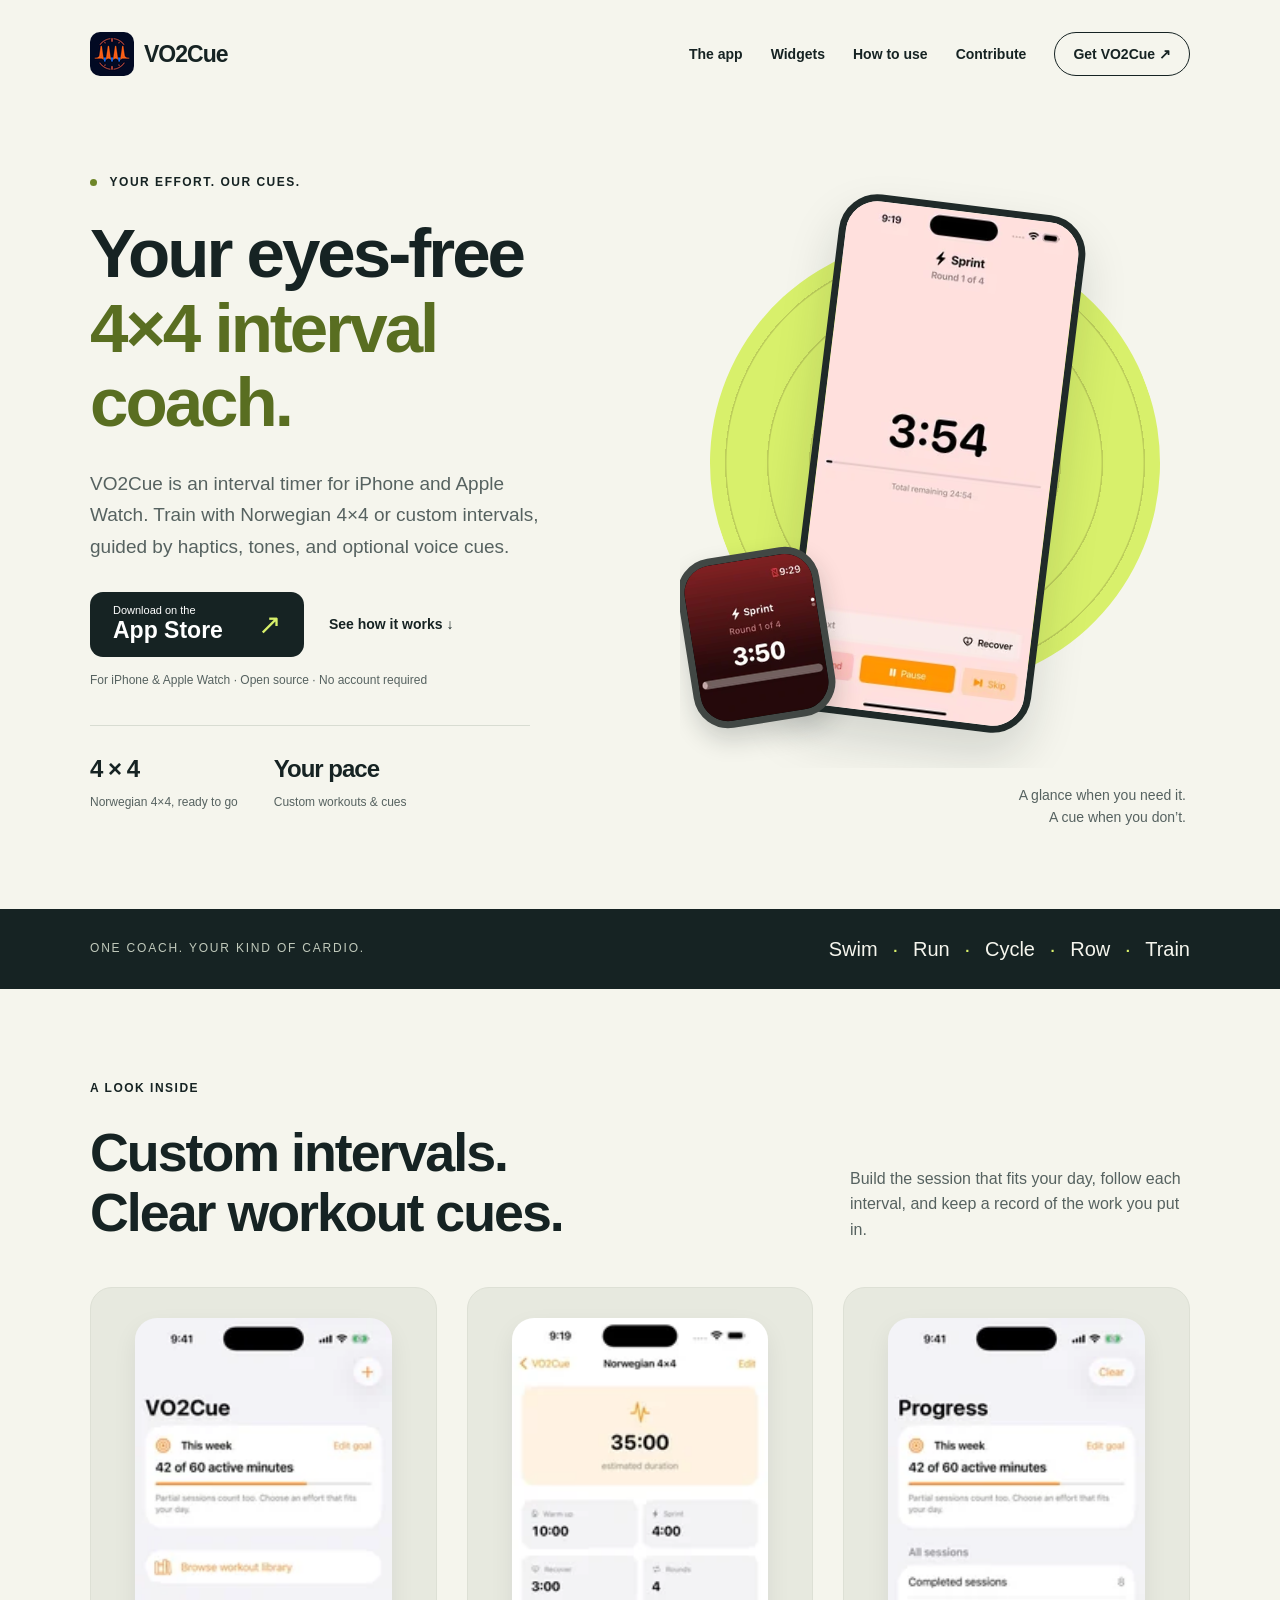
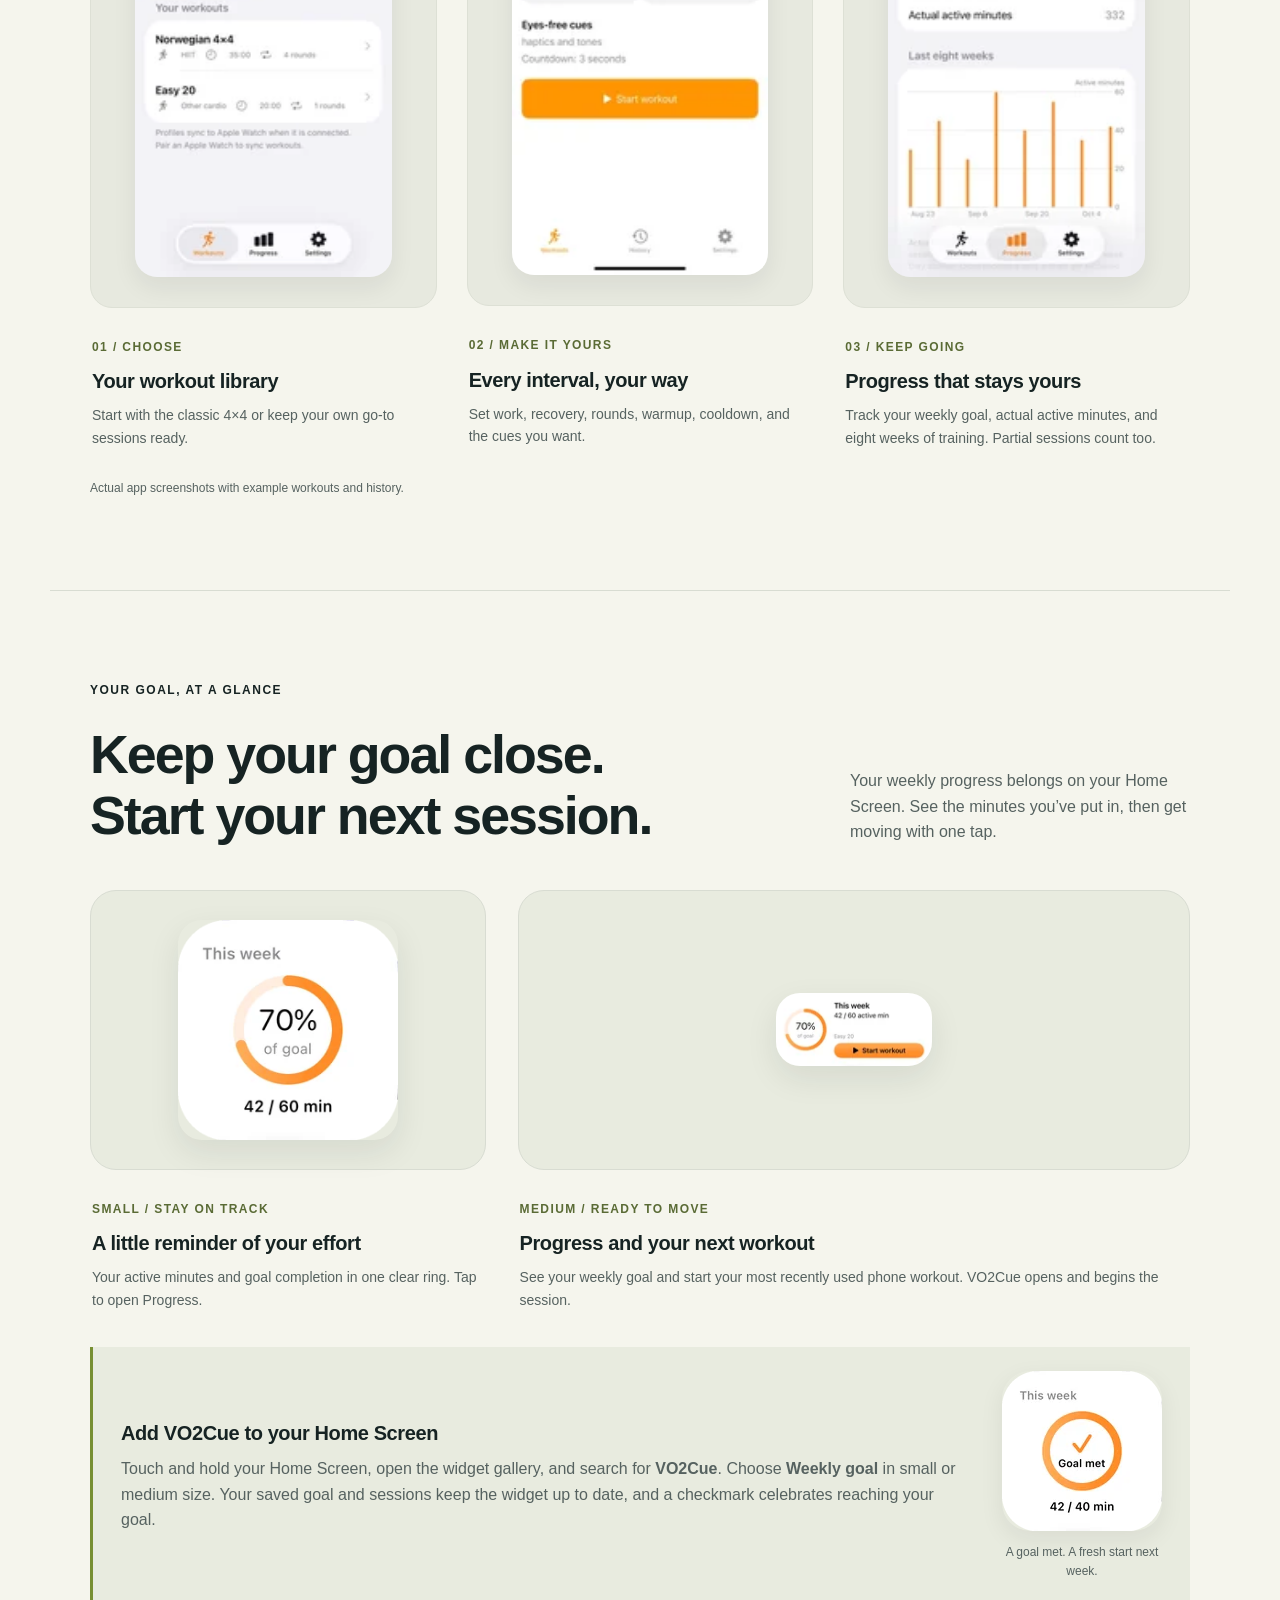
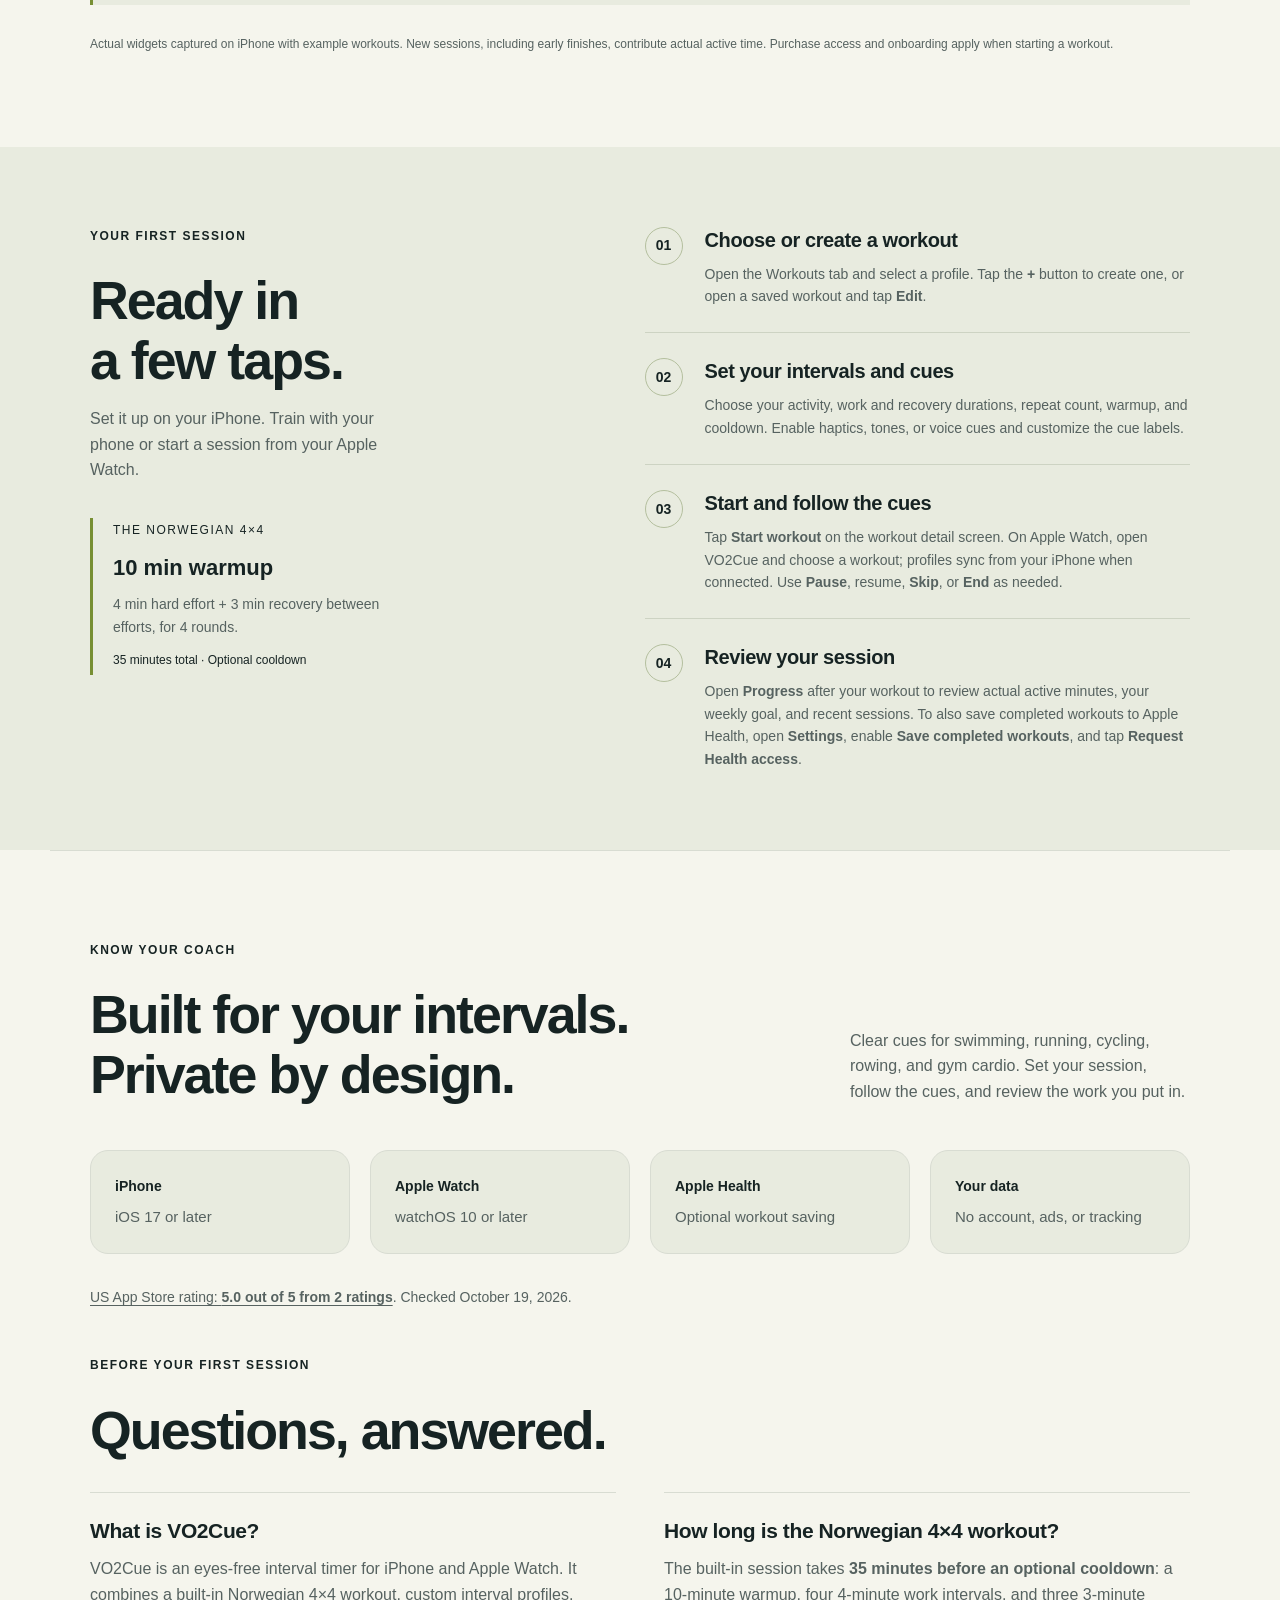
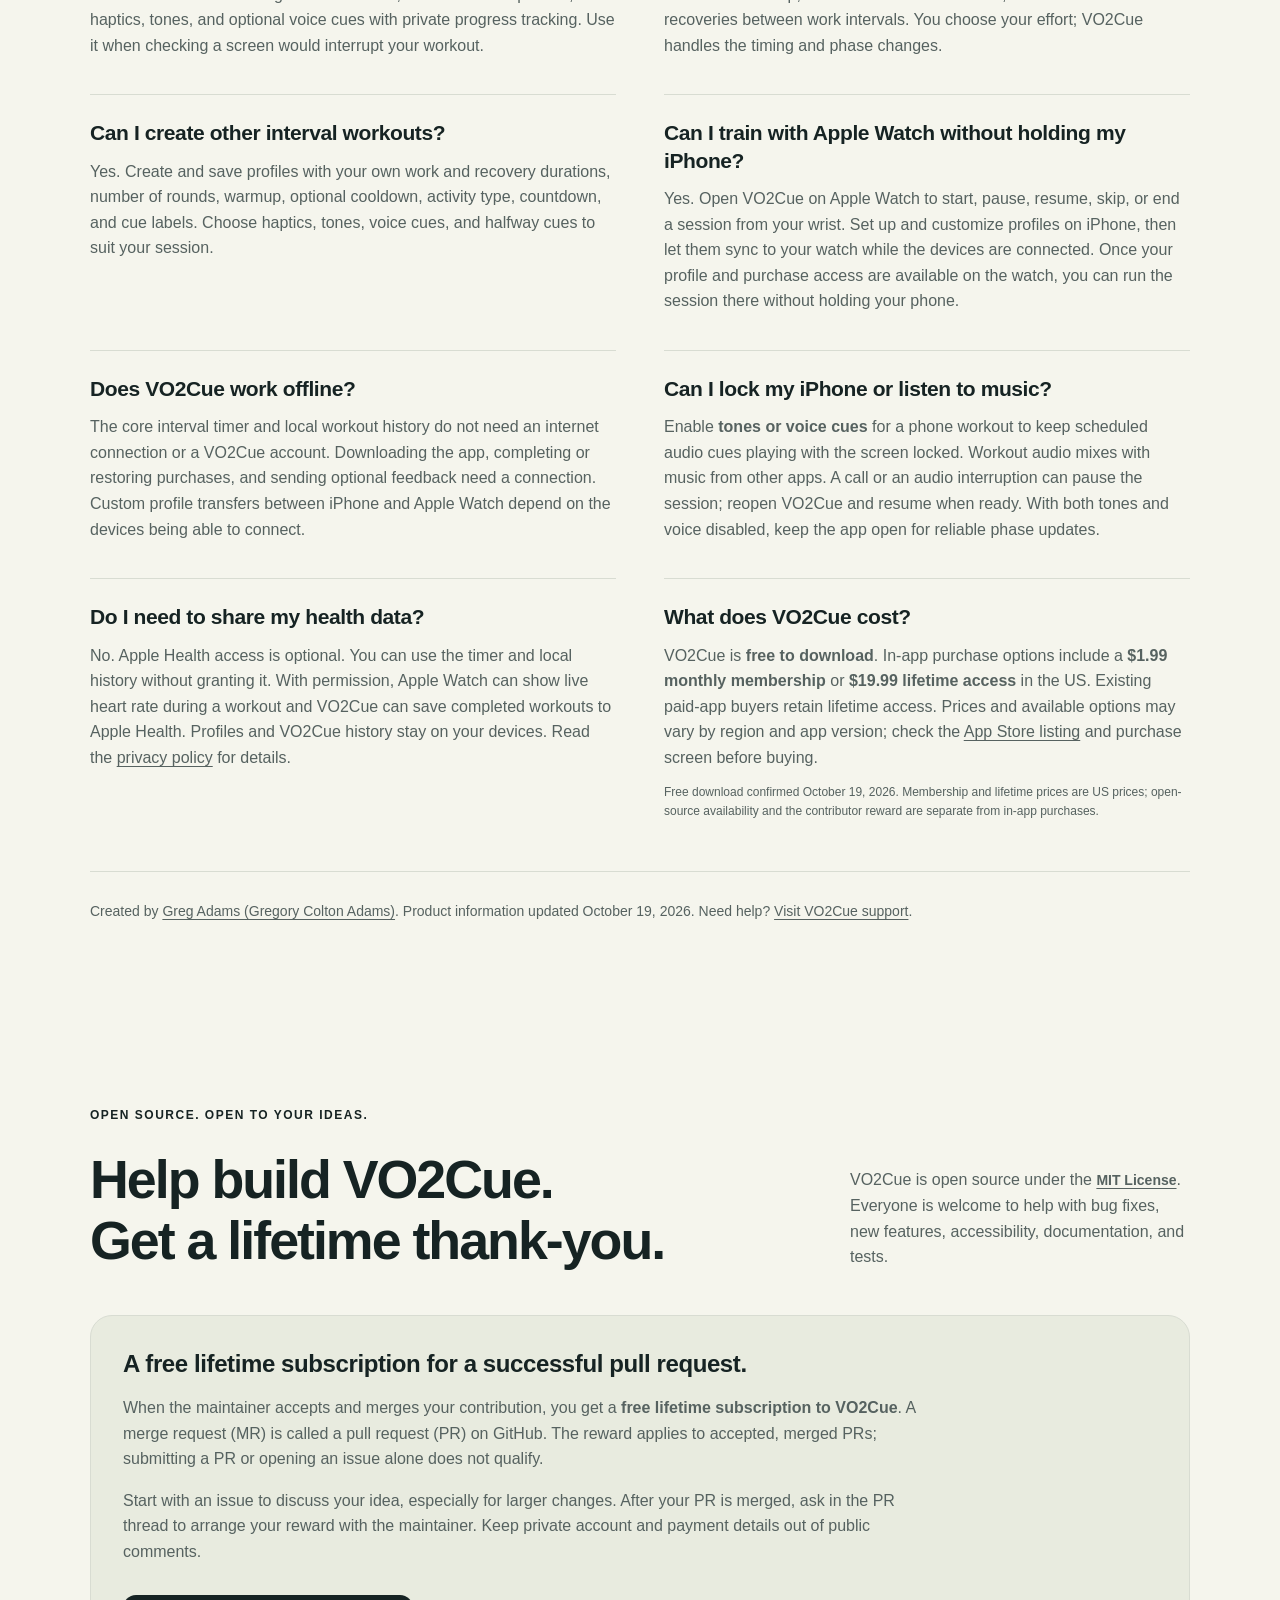
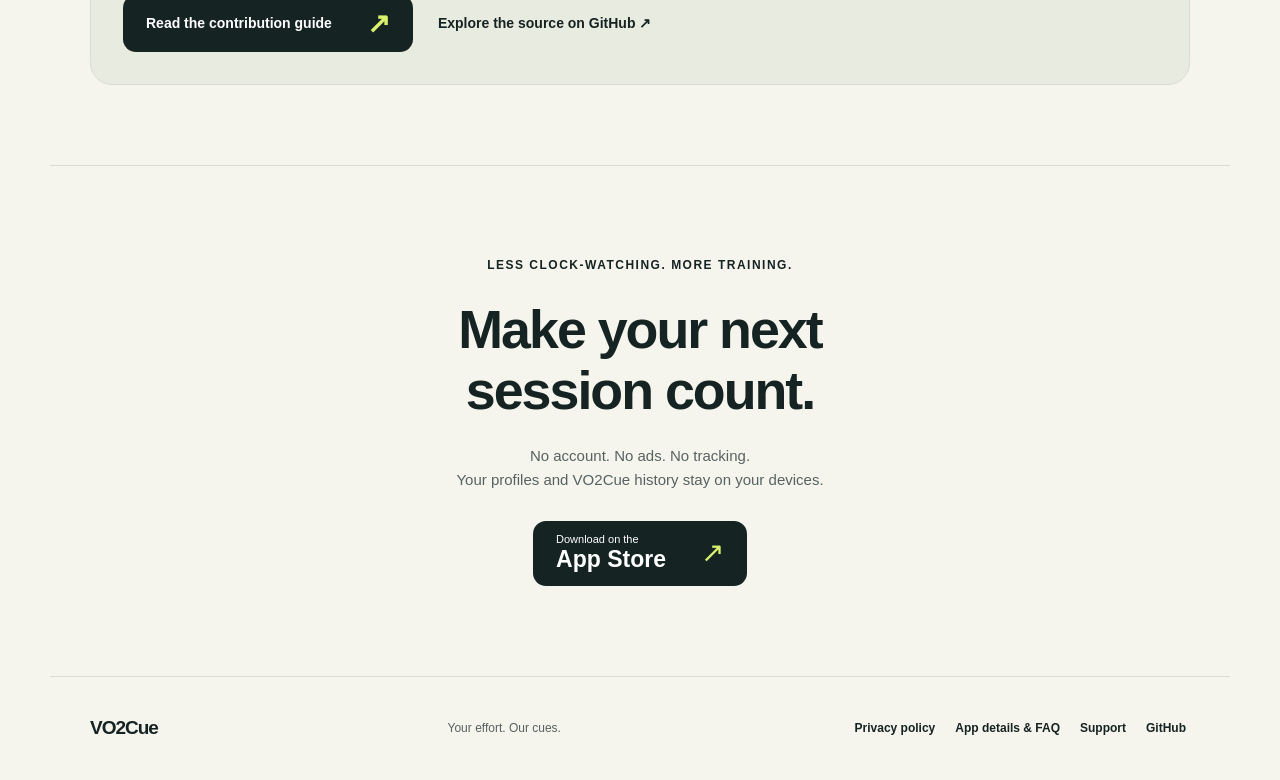
==== commit 1ac0ffb7: "Correct free download pricing on landing page" ====
--- a/docs/index.html
+++ b/docs/index.html
@@ -82,7 +82,7 @@
       "offers": {
         "@type": "Offer",
         "url": "https://apps.apple.com/us/app/vo2cue/id6804899072",
-        "price": "1.99",
+        "price": 0,
         "priceCurrency": "USD"
       },
       "featureList": [
@@ -93,7 +93,6 @@
         "Private on-device workout history and weekly goals",
         "Optional Apple Health workout saving"
       ],
-      "isAccessibleForFree": false,
       "aggregateRating": {
         "@type": "AggregateRating",
         "ratingValue": 5,
@@ -173,7 +172,7 @@
       <div><h3>Does VO2Cue work offline?</h3><p>The core interval timer and local workout history do not need an internet connection or a VO2Cue account. Downloading the app, completing or restoring purchases, and sending optional feedback need a connection. Custom profile transfers between iPhone and Apple Watch depend on the devices being able to connect.</p></div>
       <div><h3>Can I lock my iPhone or listen to music?</h3><p>Enable <strong>tones or voice cues</strong> for a phone workout to keep scheduled audio cues playing with the screen locked. Workout audio mixes with music from other apps. A call or an audio interruption can pause the session; reopen VO2Cue and resume when ready. With both tones and voice disabled, keep the app open for reliable phase updates.</p></div>
       <div><h3>Do I need to share my health data?</h3><p>No. Apple Health access is optional. You can use the timer and local history without granting it. With permission, Apple Watch can show live heart rate during a workout and VO2Cue can save completed workouts to Apple Health. Profiles and VO2Cue history stay on your devices. Read the <a href="privacy/">privacy policy</a> for details.</p></div>
-      <div><h3>What does VO2Cue cost?</h3><p>The US App Store currently lists a <strong>$1.99 download</strong>, plus in-app purchase options for a <strong>$1.99 monthly membership</strong> and <strong>$19.99 lifetime access</strong>. Existing paid-app buyers retain lifetime access. Prices and available options may vary by region and app version; check the <a href="https://apps.apple.com/us/app/vo2cue/id6804899072">App Store listing</a> and purchase screen before buying.</p><p class="small">US pricing checked <time datetime="2026-10-19">October 19, 2026</time>. Open-source availability and the contributor reward are separate from App Store pricing.</p></div>
+      <div><h3>What does VO2Cue cost?</h3><p>VO2Cue is <strong>free to download</strong>. In-app purchase options include a <strong>$1.99 monthly membership</strong> or <strong>$19.99 lifetime access</strong> in the US. Existing paid-app buyers retain lifetime access. Prices and available options may vary by region and app version; check the <a href="https://apps.apple.com/us/app/vo2cue/id6804899072">App Store listing</a> and purchase screen before buying.</p><p class="small">Free download confirmed <time datetime="2026-10-19">October 19, 2026</time>. Membership and lifetime prices are US prices; open-source availability and the contributor reward are separate from in-app purchases.</p></div>
     </div>
     <p class="developer-note">Created by <a href="https://github.com/GreggRoll">Greg Adams (Gregory Colton Adams)</a>. Product information updated <time datetime="2026-10-19">October 19, 2026</time>. Need help? <a href="https://github.com/GreggRoll/VO2Cue/issues">Visit VO2Cue support</a>.</p>
   </section>
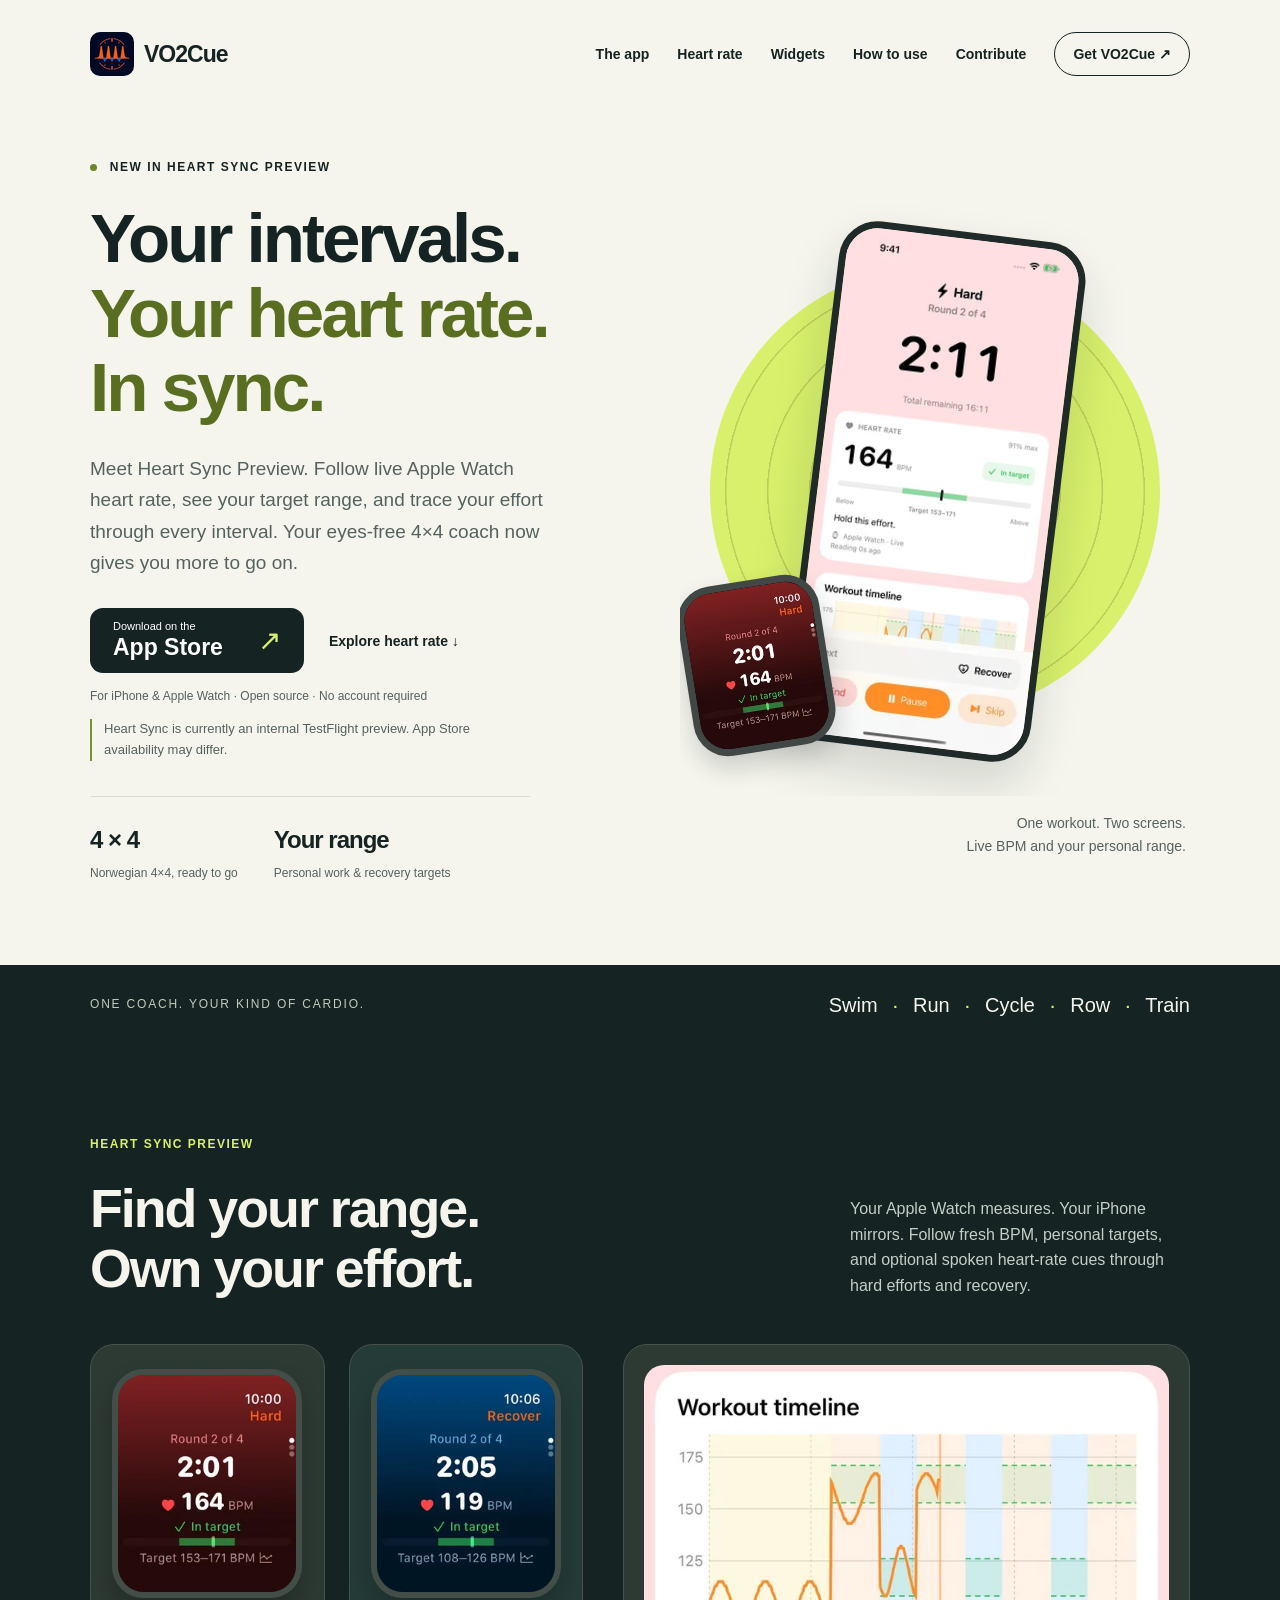
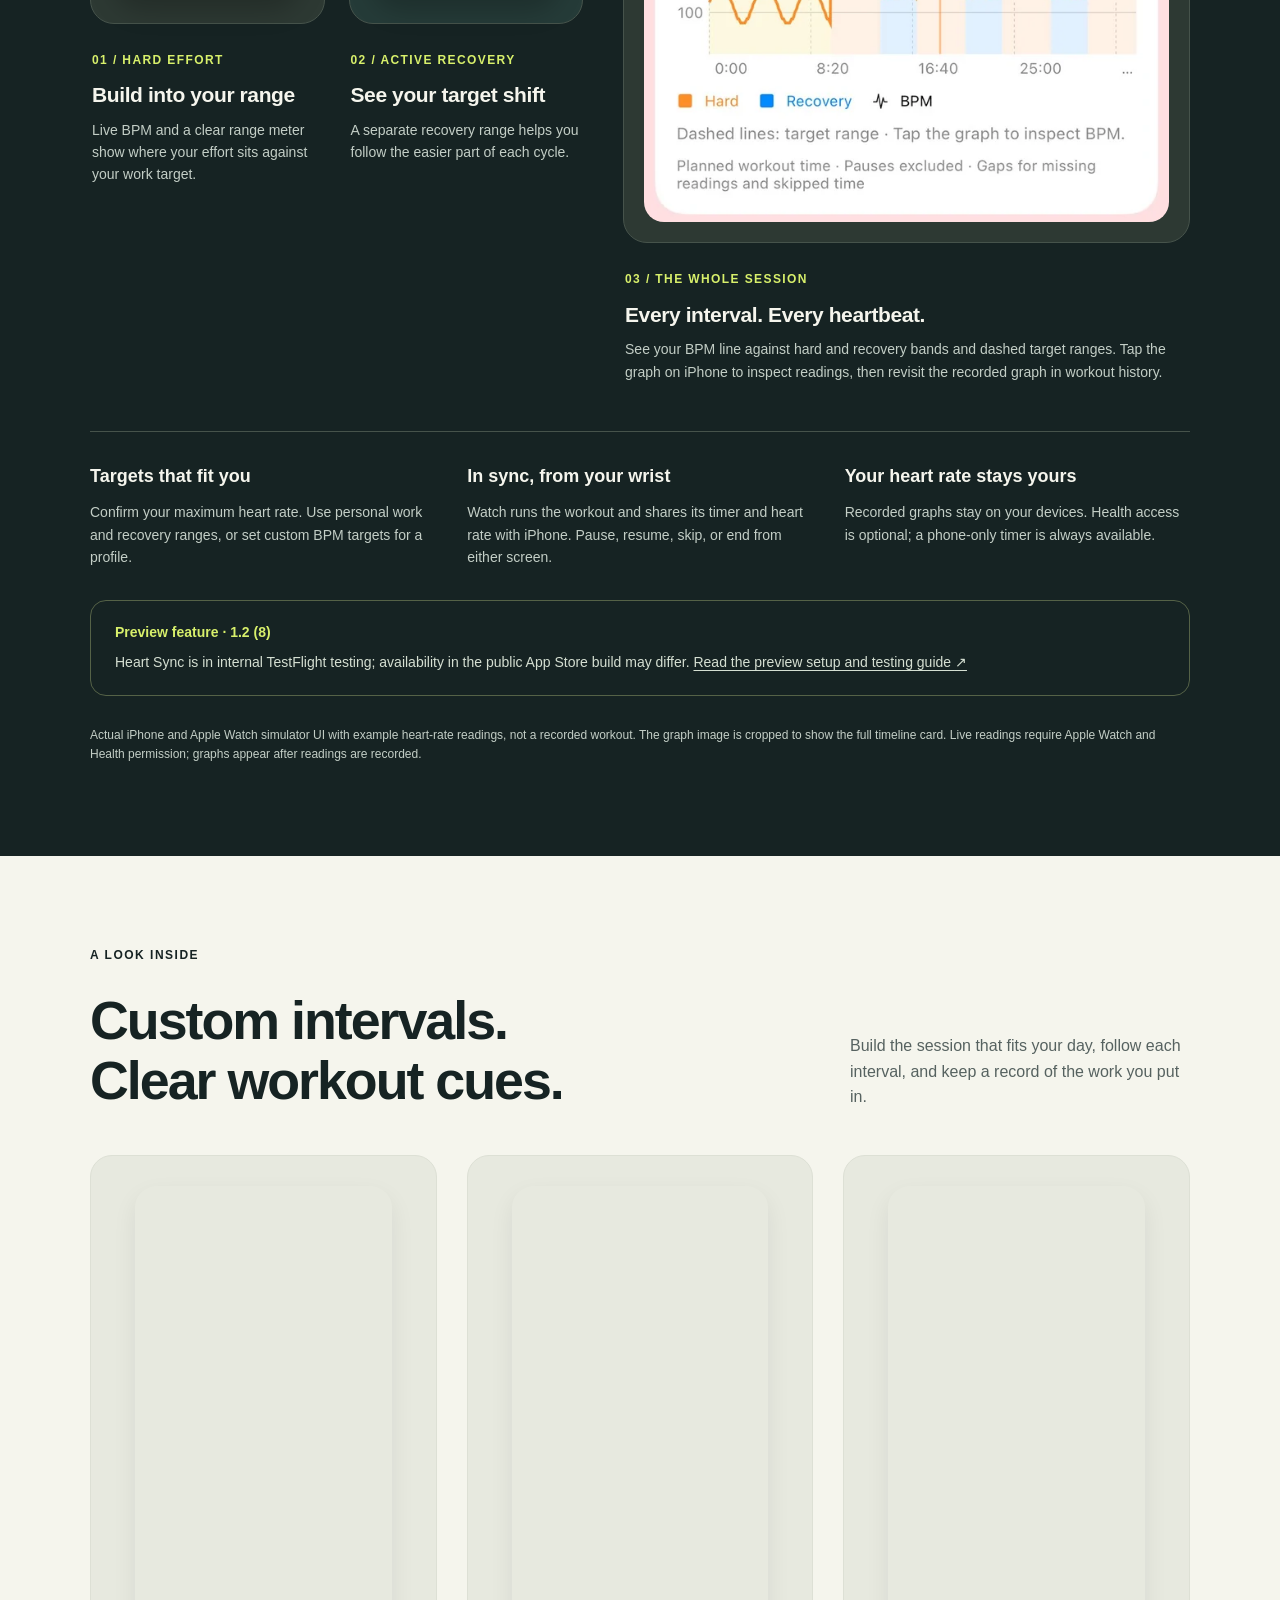
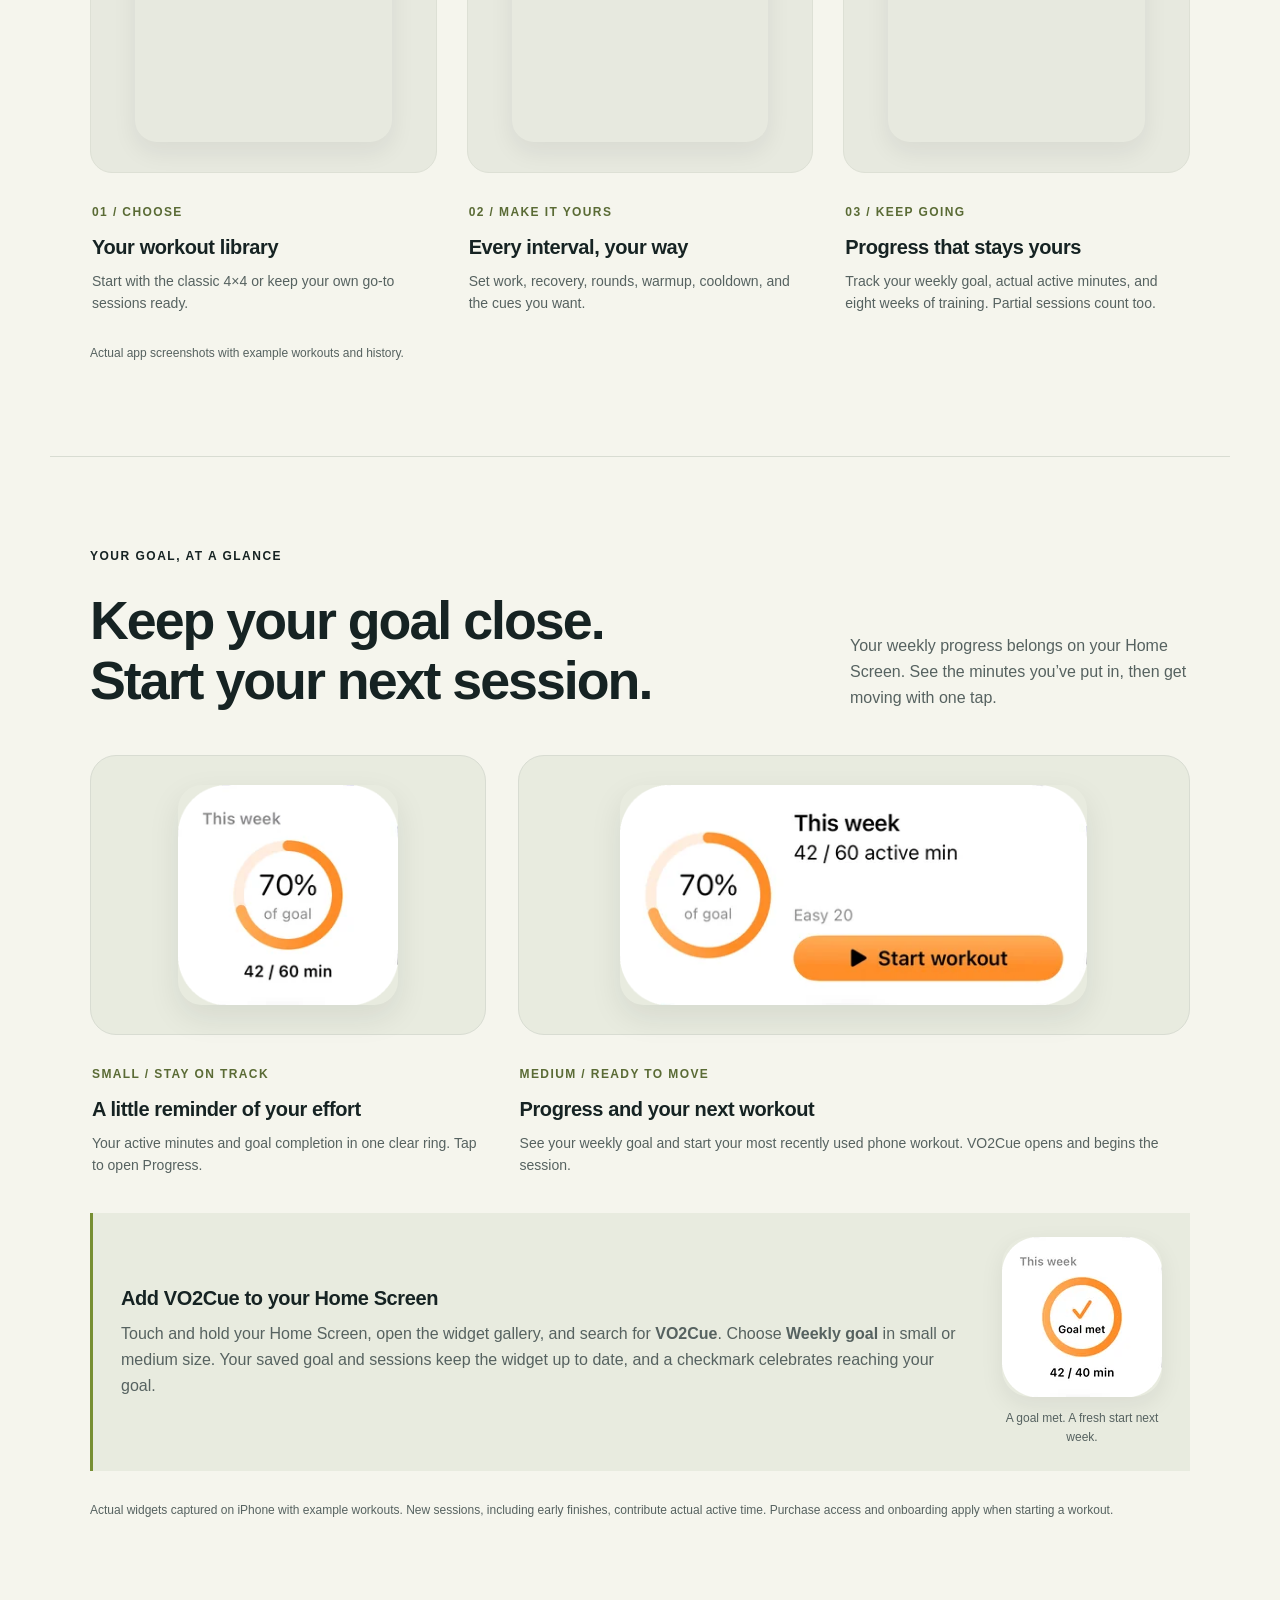
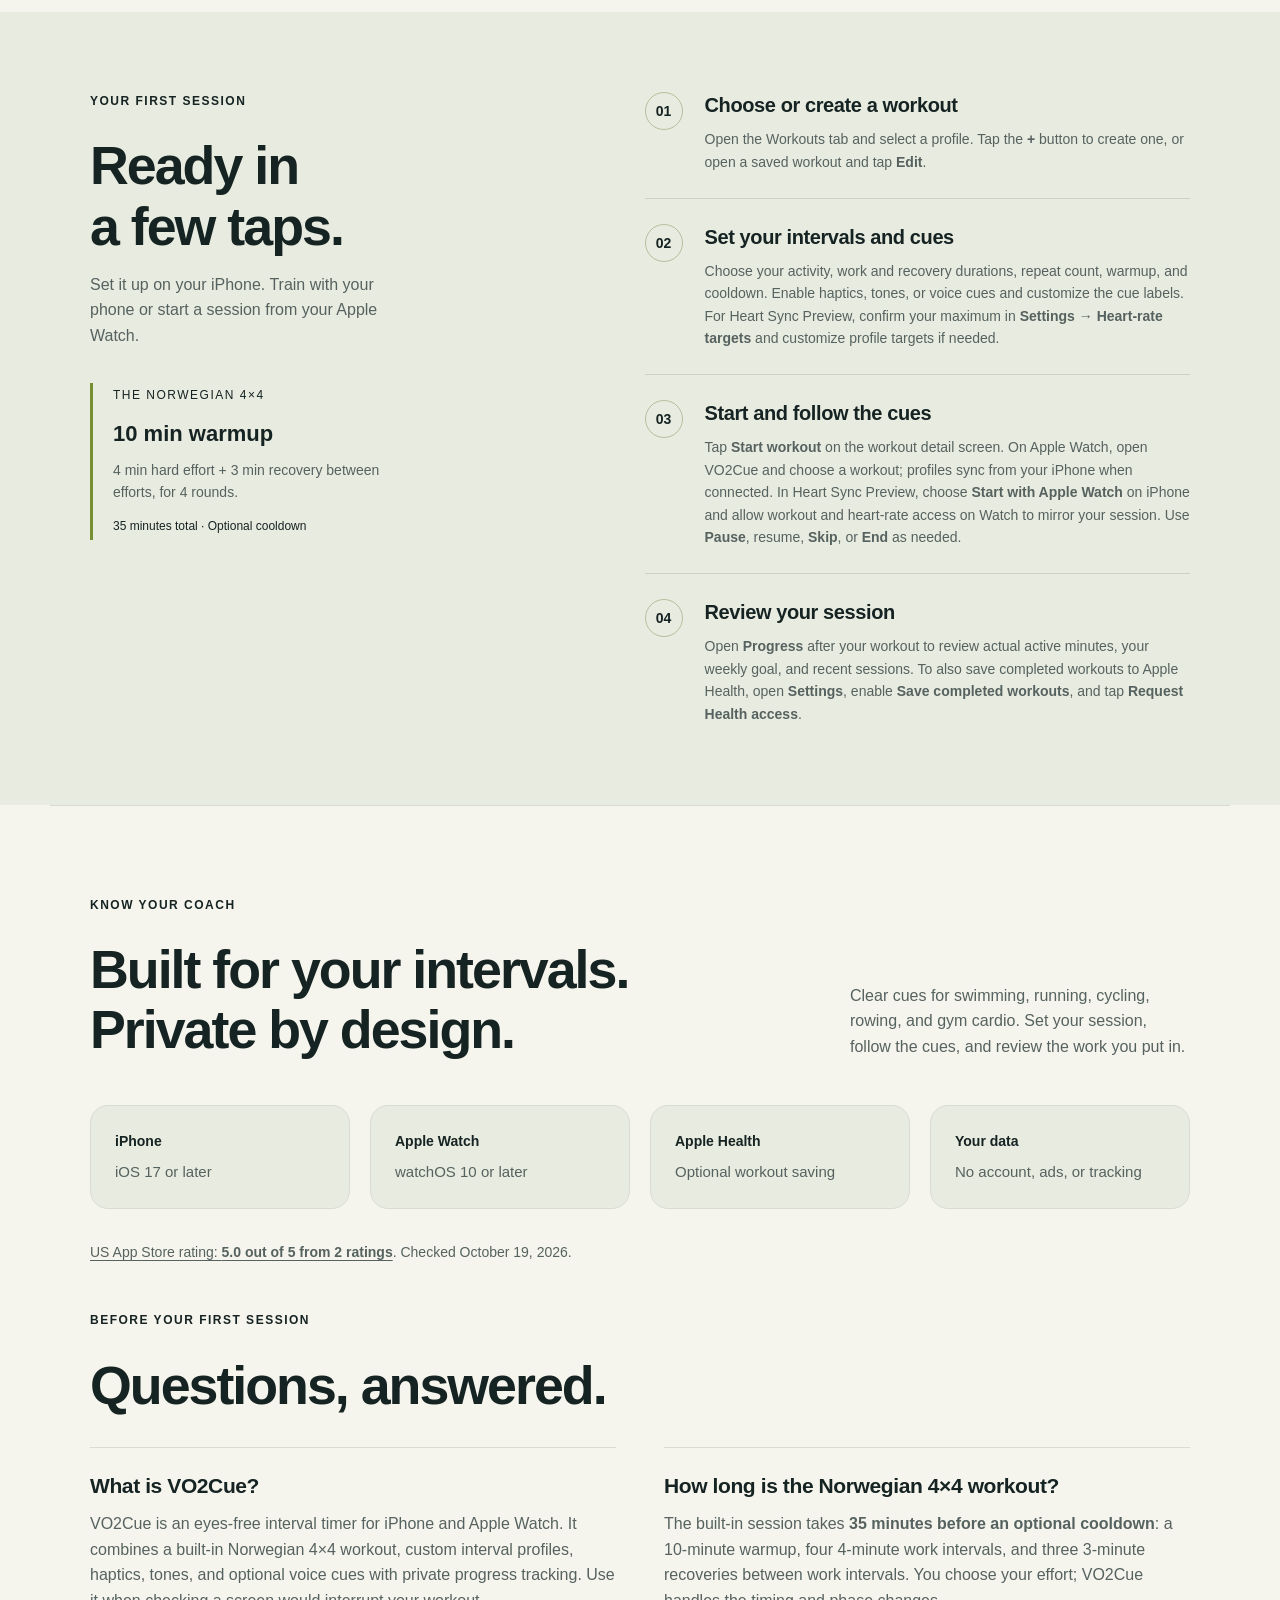
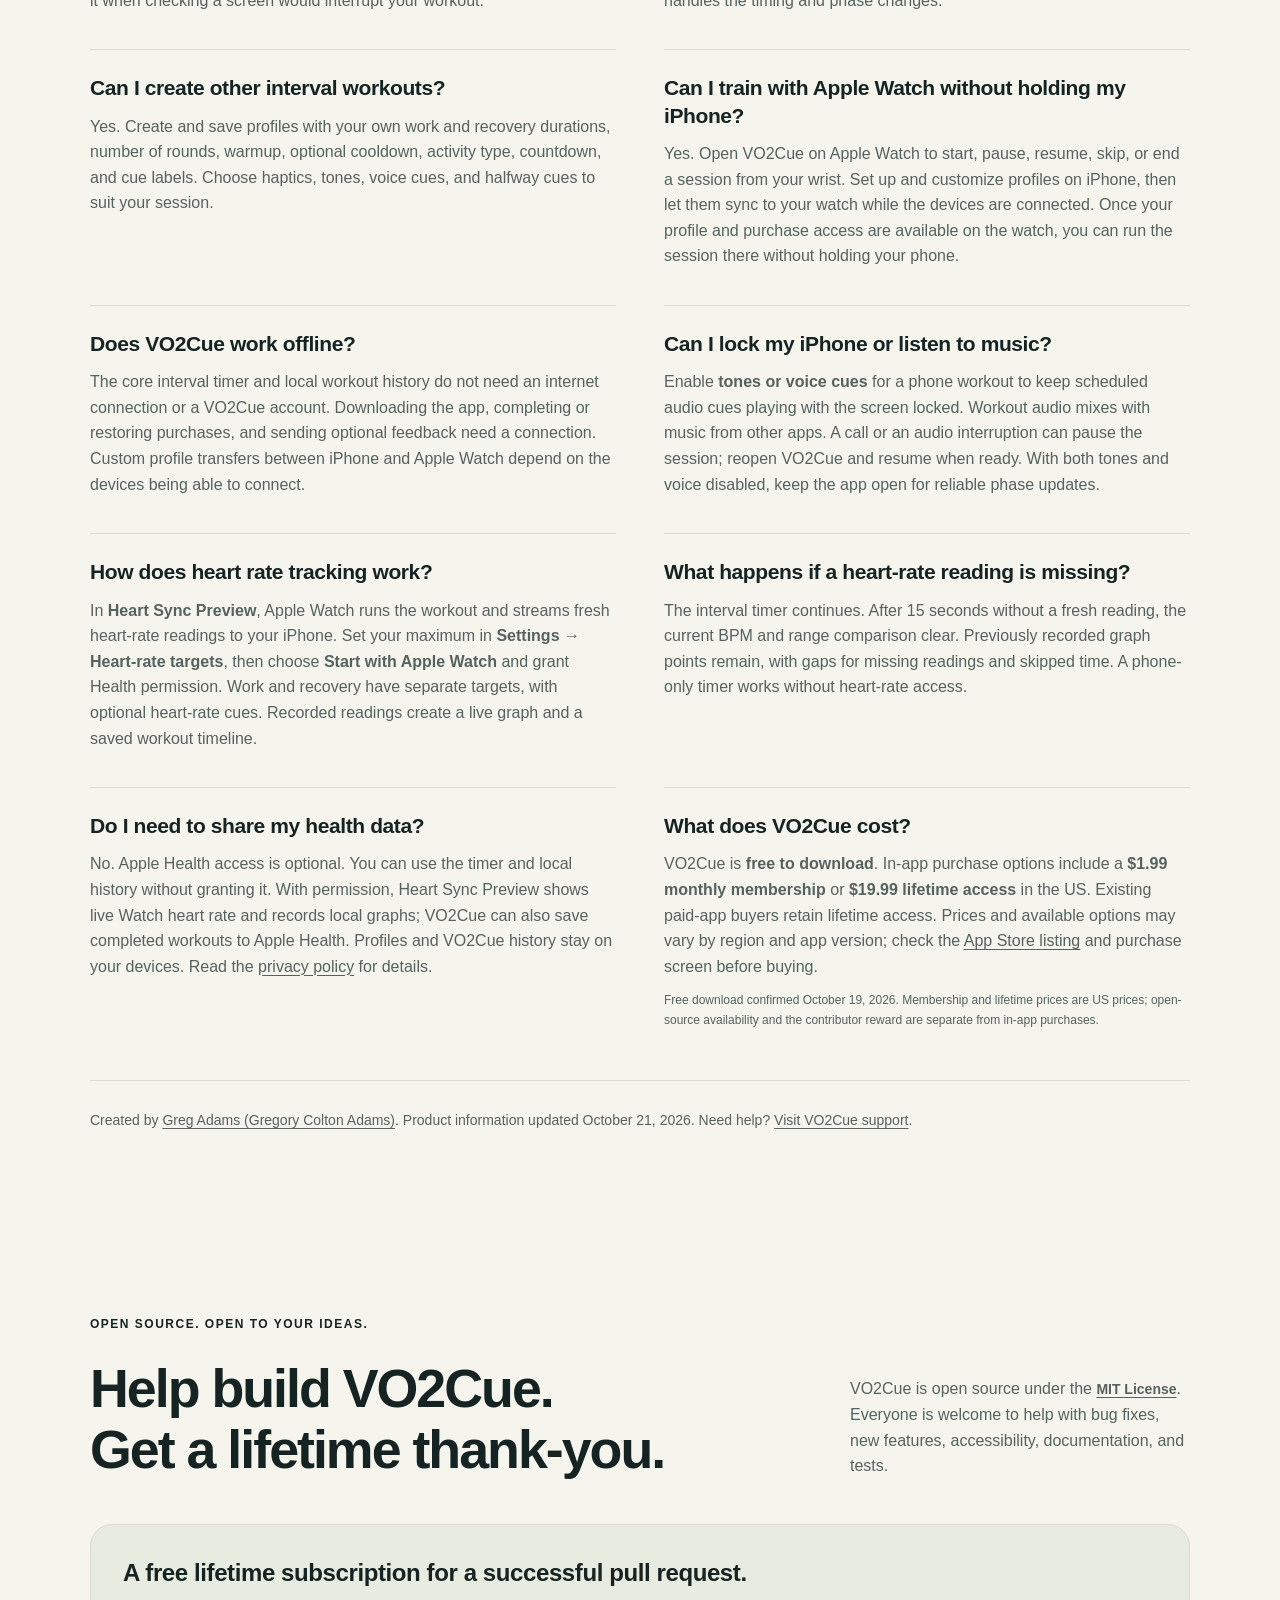
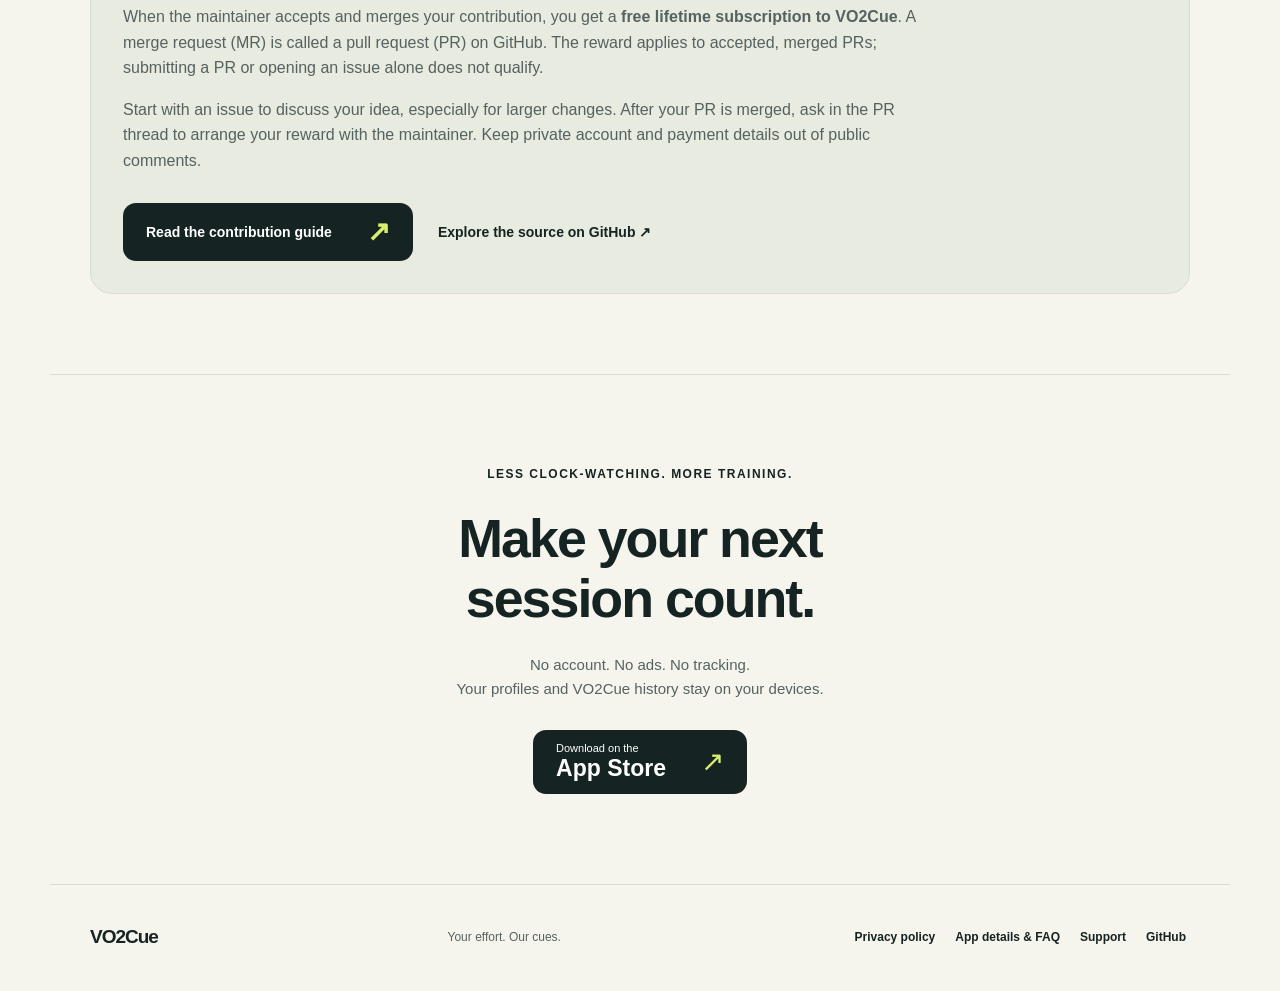
==== commit 5b3bd21d: "Showcase Heart Sync Preview on the GitHub Pages demo" ====
--- a/docs/index.html
+++ b/docs/index.html
@@ -3,10 +3,10 @@
 <head>
   <meta charset="utf-8">
   <meta name="viewport" content="width=device-width, initial-scale=1">
-  <meta name="description" content="Train with Norwegian 4×4 and custom intervals on iPhone and Apple Watch. VO2Cue guides you with haptics, tones, and voice cues. No account, ads, or tracking.">
+  <meta name="description" content="Your eyes-free interval coach for iPhone and Apple Watch. Explore Heart Sync Preview: live heart rate, personal target ranges, and workout graphs. No account or ads.">
   <meta name="theme-color" content="#101a1b">
   <meta property="og:title" content="VO2Cue — 4×4 Interval Timer for iPhone &amp; Apple Watch">
-  <meta property="og:description" content="Train with Norwegian 4×4 and custom intervals on iPhone and Apple Watch. VO2Cue guides you with haptics, tones, and voice cues. No account, ads, or tracking.">
+  <meta property="og:description" content="Your eyes-free interval coach for iPhone and Apple Watch. Explore Heart Sync Preview: live heart rate, personal target ranges, and workout graphs. No account or ads.">
   <meta property="og:type" content="website">
   <meta property="og:url" content="https://greggroll.github.io/VO2Cue/">
   <meta property="og:site_name" content="VO2Cue">
@@ -14,18 +14,18 @@
   <meta property="og:image" content="https://greggroll.github.io/VO2Cue/assets/social-preview.png">
   <meta property="og:image:width" content="1200">
   <meta property="og:image:height" content="630">
-  <meta property="og:image:alt" content="VO2Cue, an eyes-free 4×4 interval coach for iPhone and Apple Watch, with the live workout timer on both devices.">
+  <meta property="og:image:alt" content="VO2Cue, an eyes-free 4×4 interval coach for iPhone and Apple Watch, with Heart Sync Preview showing live BPM and personal target ranges on both devices.">
   <meta name="twitter:card" content="summary_large_image">
   <meta name="twitter:title" content="VO2Cue — 4×4 Interval Timer for iPhone &amp; Apple Watch">
-  <meta name="twitter:description" content="Norwegian 4×4 and custom intervals, guided by haptics, tones, and voice cues. No account, ads, or tracking.">
+  <meta name="twitter:description" content="Your eyes-free interval coach for iPhone and Apple Watch. Explore Heart Sync Preview: live heart rate, personal target ranges, and workout graphs. No account or ads.">
   <meta name="twitter:image" content="https://greggroll.github.io/VO2Cue/assets/social-preview.png">
-  <meta name="twitter:image:alt" content="VO2Cue interval timers on iPhone and Apple Watch.">
+  <meta name="twitter:image:alt" content="VO2Cue Heart Sync Preview with live heart rate on iPhone and Apple Watch.">
   <meta name="apple-itunes-app" content="app-id=6804899072">
   <link rel="icon" type="image/png" href="assets/favicon-32.png" sizes="32x32">
   <link rel="apple-touch-icon" href="assets/apple-touch-icon.png" sizes="180x180">
   <title>VO2Cue — 4×4 Interval Timer for iPhone &amp; Apple Watch</title>
   <link rel="canonical" href="https://greggroll.github.io/VO2Cue/">
-  <link rel="stylesheet" href="demo/demo.css?v=20261019">
+  <link rel="stylesheet" href="demo/demo.css?v=20261021">
   <link rel="sitemap" type="application/xml" href="sitemap.xml">
   <script type="application/ld+json">
 {
@@ -50,9 +50,9 @@
       "@id": "https://greggroll.github.io/VO2Cue/#webpage",
       "url": "https://greggroll.github.io/VO2Cue/",
       "name": "VO2Cue — 4×4 Interval Timer for iPhone & Apple Watch",
-      "description": "Train with Norwegian 4×4 and custom intervals on iPhone and Apple Watch. VO2Cue guides you with haptics, tones, and voice cues. No account, ads, or tracking.",
+      "description": "Your eyes-free interval coach for iPhone and Apple Watch. Explore Heart Sync Preview: live heart rate, personal target ranges, and workout graphs. No account or ads.",
       "inLanguage": "en",
-      "dateModified": "2026-10-19",
+      "dateModified": "2026-10-21",
       "isPartOf": {
         "@id": "https://greggroll.github.io/VO2Cue/#website"
       },
@@ -108,25 +108,42 @@
 <a class="skip" href="#main">Skip to content</a>
 <header class="header wrap">
   <a class="brand" href="./" aria-label="VO2Cue home"><img class="app-icon" src="assets/app-icon-44.png" srcset="assets/app-icon-44.png 1x, assets/app-icon-88.png 2x, assets/app-icon-132.png 3x" width="44" height="44" alt=""> VO2Cue</a>
-  <nav aria-label="Main navigation"><a href="#screenshots">The app</a><a href="#widgets">Widgets</a><a href="#how-to">How to use</a><a href="#contribute">Contribute</a><a class="nav-download" href="https://apps.apple.com/us/app/vo2cue/id6804899072">Get VO2Cue <span aria-hidden="true">↗</span></a></nav>
+  <nav aria-label="Main navigation"><a href="#screenshots">The app</a><a href="#heart-rate">Heart rate</a><a href="#widgets">Widgets</a><a href="#how-to">How to use</a><a href="#contribute">Contribute</a><a class="nav-download" href="https://apps.apple.com/us/app/vo2cue/id6804899072">Get VO2Cue <span aria-hidden="true">↗</span></a></nav>
 </header>
 <main id="main" tabindex="-1">
   <section class="hero wrap">
     <div class="hero-copy">
-      <p class="eyebrow"><span class="dot"></span> YOUR EFFORT. OUR CUES.</p>
-      <h1>Your eyes-free<br><em>4×4 interval coach.</em></h1>
-      <p class="intro">VO2Cue is an interval timer for iPhone and Apple Watch. Train with Norwegian 4×4 or custom intervals, guided by haptics, tones, and optional voice cues.</p>
-      <div class="actions"><a class="button" href="https://apps.apple.com/us/app/vo2cue/id6804899072"><span>Download on the<br><strong>App Store</strong></span><span class="arrow" aria-hidden="true">↗</span></a><a class="text-link" href="#how-to">See how it works <span aria-hidden="true">↓</span></a></div>
-      <p class="small">For iPhone & Apple Watch · Open source · No account required</p>
-      <div class="hero-facts"><div><strong>4 × 4</strong><span>Norwegian 4×4, ready to go</span></div><div><strong>Your pace</strong><span>Custom workouts & cues</span></div></div>
+      <p class="eyebrow"><span class="dot"></span> NEW IN HEART SYNC PREVIEW</p>
+      <h1>Your intervals.<br><em>Your heart rate.<br>In sync.</em></h1>
+      <p class="intro">Meet Heart Sync Preview. Follow live Apple Watch heart rate, see your target range, and trace your effort through every interval. Your eyes-free 4×4 coach now gives you more to go on.</p>
+      <div class="actions"><a class="button" href="https://apps.apple.com/us/app/vo2cue/id6804899072"><span>Download on the<br><strong>App Store</strong></span><span class="arrow" aria-hidden="true">↗</span></a><a class="text-link" href="#heart-rate">Explore heart rate <span aria-hidden="true">↓</span></a></div>
+      <p class="small">For iPhone &amp; Apple Watch · Open source · No account required</p><p class="preview-note">Heart Sync is currently an internal TestFlight preview. App Store availability may differ.</p>
+      <div class="hero-facts"><div><strong>4 × 4</strong><span>Norwegian 4×4, ready to go</span></div><div><strong>Your range</strong><span>Personal work &amp; recovery targets</span></div></div>
     </div>
     <figure class="hero-visual"><div class="hero-art">
       <div class="orbit" aria-hidden="true"></div>
-      <div class="phone"><picture><source type="image/webp" srcset="demo/assets/timer-160.webp 160w, demo/assets/timer-240.webp 240w, demo/assets/timer-360.webp 360w" sizes="234px"><img src="demo/assets/timer.jpg" width="360" height="780" alt="VO2Cue live timer showing Sprint, round 1 of 4, 3 minutes 54 seconds remaining, and End, Pause, and Skip controls." fetchpriority="high"></picture></div>
-      <div class="watch"><picture><source type="image/webp" srcset="demo/assets/watch-160.webp 160w, demo/assets/watch-240.webp 240w, demo/assets/watch-360.webp 360w, demo/assets/watch-422.webp 422w" sizes="129px"><img src="demo/assets/watch.jpg" width="422" height="514" alt="The live interval timer in VO2Cue on Apple Watch."></picture></div>
-    </div><figcaption class="art-note">A glance when you need it.<br>A cue when you don’t.</figcaption></figure>
+      <div class="phone"><picture><source type="image/webp" srcset="demo/assets/heart-rate-phone-160.webp 160w, demo/assets/heart-rate-phone-240.webp 240w, demo/assets/heart-rate-phone-360.webp 360w, demo/assets/heart-rate-phone-480.webp 480w, demo/assets/heart-rate-phone-600.webp 600w" sizes="(max-width:650px) 201px, (max-width:900px) 206px, 234px"><img src="demo/assets/heart-rate-phone.jpg" width="600" height="1304" alt="Heart Sync Preview on iPhone showing the Hard interval, 164 BPM, and an in-target reading against a 153–171 BPM target." fetchpriority="high"></picture></div>
+      <div class="watch"><picture><source type="image/webp" srcset="demo/assets/heart-rate-hard-160.webp 160w, demo/assets/heart-rate-hard-240.webp 240w, demo/assets/heart-rate-hard-360.webp 360w, demo/assets/heart-rate-hard-422.webp 422w" sizes="129px"><img src="demo/assets/heart-rate-hard.jpg" width="422" height="514" alt="Apple Watch showing the same Hard interval with 164 BPM and a 153–171 BPM target." loading="lazy"></picture></div>
+    </div><figcaption class="art-note">One workout. Two screens.<br>Live BPM and your personal range.</figcaption></figure>
   </section>
   <div class="activity-strip"><div class="wrap"><span>ONE COACH. YOUR KIND OF CARDIO.</span><p>Swim <b>·</b> Run <b>·</b> Cycle <b>·</b> Row <b>·</b> Train</p></div></div>
+  <section class="heart-rate" id="heart-rate" aria-labelledby="heart-rate-title"><div class="wrap section">
+    <div class="section-heading"><div><p class="eyebrow">HEART SYNC PREVIEW</p><h2 id="heart-rate-title">Find your range.<br>Own your effort.</h2></div><p>Your Apple Watch measures. Your iPhone mirrors. Follow fresh BPM, personal targets, and optional spoken heart-rate cues through hard efforts and recovery.</p></div>
+    <div class="heart-showcase">
+      <div class="heart-phases">
+        <figure><div class="heart-watch-art"><picture><source type="image/webp" srcset="demo/assets/heart-rate-hard-160.webp 160w, demo/assets/heart-rate-hard-240.webp 240w, demo/assets/heart-rate-hard-360.webp 360w, demo/assets/heart-rate-hard-422.webp 422w" sizes="(max-width:390px) 200px, (max-width:650px) 160px, 190px"><img src="demo/assets/heart-rate-hard.jpg" width="422" height="514" alt="Hard interval on Apple Watch: round 2 of 4, 2:01 remaining, 164 BPM, in target at 153–171 BPM." loading="lazy"></picture></div><figcaption><span>01 / HARD EFFORT</span><h3>Build into your range</h3><p>Live BPM and a clear range meter show where your effort sits against your work target.</p></figcaption></figure>
+        <figure><div class="heart-watch-art recovery-art"><picture><source type="image/webp" srcset="demo/assets/heart-rate-recovery-160.webp 160w, demo/assets/heart-rate-recovery-240.webp 240w, demo/assets/heart-rate-recovery-360.webp 360w, demo/assets/heart-rate-recovery-422.webp 422w" sizes="(max-width:390px) 200px, (max-width:650px) 160px, 190px"><img src="demo/assets/heart-rate-recovery.jpg" width="422" height="514" alt="Recovery interval on Apple Watch with live BPM and a separate 108–126 BPM recovery target." loading="lazy"></picture></div><figcaption><span>02 / ACTIVE RECOVERY</span><h3>See your target shift</h3><p>A separate recovery range helps you follow the easier part of each cycle.</p></figcaption></figure>
+      </div>
+      <figure class="heart-timeline"><div class="heart-graph-art"><picture><source type="image/webp" srcset="demo/assets/heart-rate-timeline-160.webp 160w, demo/assets/heart-rate-timeline-240.webp 240w, demo/assets/heart-rate-timeline-360.webp 360w, demo/assets/heart-rate-timeline-480.webp 480w, demo/assets/heart-rate-timeline-640.webp 640w, demo/assets/heart-rate-timeline-800.webp 800w" sizes="(max-width:650px) calc(100vw - 88px), (max-width:900px) calc(100vw - 144px), 488px"><img src="demo/assets/heart-rate-timeline.jpg" width="800" height="698" alt="Workout timeline with an orange BPM line, alternating hard and recovery bands, and dashed upper and lower heart-rate targets." loading="lazy"></picture></div><figcaption><span>03 / THE WHOLE SESSION</span><h3>Every interval. Every heartbeat.</h3><p>See your BPM line against hard and recovery bands and dashed target ranges. Tap the graph on iPhone to inspect readings, then revisit the recorded graph in workout history.</p></figcaption></figure>
+    </div>
+    <dl class="heart-benefits">
+      <div><dt>Targets that fit you</dt><dd>Confirm your maximum heart rate. Use personal work and recovery ranges, or set custom BPM targets for a profile.</dd></div>
+      <div><dt>In sync, from your wrist</dt><dd>Watch runs the workout and shares its timer and heart rate with iPhone. Pause, resume, skip, or end from either screen.</dd></div>
+      <div><dt>Your heart rate stays yours</dt><dd>Recorded graphs stay on your devices. Health access is optional; a phone-only timer is always available.</dd></div>
+    </dl>
+    <p class="heart-preview"><strong>Preview feature · 1.2 (8)</strong> Heart Sync is in internal TestFlight testing; availability in the public App Store build may differ. <a href="https://github.com/GreggRoll/VO2Cue/blob/main/docs/heart-sync-testing.md">Read the preview setup and testing guide <span aria-hidden="true">↗</span></a></p>
+    <p class="caption">Actual iPhone and Apple Watch simulator UI with example heart-rate readings, not a recorded workout. The graph image is cropped to show the full timeline card. Live readings require Apple Watch and Health permission; graphs appear after readings are recorded.</p>
+  </div></section>
   <section class="section wrap" id="screenshots">
     <div class="section-heading"><div><p class="eyebrow">A LOOK INSIDE</p><h2>Custom intervals.<br>Clear workout cues.</h2></div><p>Build the session that fits your day, follow each interval, and keep a record of the work you put in.</p></div>
     <div class="gallery">
@@ -149,8 +166,8 @@
     <div><p class="eyebrow">YOUR FIRST SESSION</p><h2>Ready in<br>a few taps.</h2><p class="guide-intro">Set it up on your iPhone. Train with your phone or start a session from your Apple Watch.</p><div class="recipe"><span>THE NORWEGIAN 4×4</span><strong>10 min warmup</strong><p>4 min hard effort + 3 min recovery between efforts, for 4 rounds.</p><small>35 minutes total · Optional cooldown</small></div></div>
     <ol class="steps" role="list">
       <li><h3>Choose or create a workout</h3><p>Open the Workouts tab and select a profile. Tap the <strong>+</strong> button to create one, or open a saved workout and tap <strong>Edit</strong>.</p></li>
-      <li><h3>Set your intervals and cues</h3><p>Choose your activity, work and recovery durations, repeat count, warmup, and cooldown. Enable haptics, tones, or voice cues and customize the cue labels.</p></li>
-      <li><h3>Start and follow the cues</h3><p>Tap <strong>Start workout</strong> on the workout detail screen. On Apple Watch, open VO2Cue and choose a workout; profiles sync from your iPhone when connected. Use <strong>Pause</strong>, resume, <strong>Skip</strong>, or <strong>End</strong> as needed.</p></li>
+      <li><h3>Set your intervals and cues</h3><p>Choose your activity, work and recovery durations, repeat count, warmup, and cooldown. Enable haptics, tones, or voice cues and customize the cue labels. For Heart Sync Preview, confirm your maximum in <strong>Settings → Heart-rate targets</strong> and customize profile targets if needed.</p></li>
+      <li><h3>Start and follow the cues</h3><p>Tap <strong>Start workout</strong> on the workout detail screen. On Apple Watch, open VO2Cue and choose a workout; profiles sync from your iPhone when connected. In Heart Sync Preview, choose <strong>Start with Apple Watch</strong> on iPhone and allow workout and heart-rate access on Watch to mirror your session. Use <strong>Pause</strong>, resume, <strong>Skip</strong>, or <strong>End</strong> as needed.</p></li>
       <li><h3>Review your session</h3><p>Open <strong>Progress</strong> after your workout to review actual active minutes, your weekly goal, and recent sessions. To also save completed workouts to Apple Health, open <strong>Settings</strong>, enable <strong>Save completed workouts</strong>, and tap <strong>Request Health access</strong>.</p></li>
     </ol>
   </div></section>
@@ -171,10 +188,12 @@
       <div><h3>Can I train with Apple Watch without holding my iPhone?</h3><p>Yes. Open VO2Cue on Apple Watch to start, pause, resume, skip, or end a session from your wrist. Set up and customize profiles on iPhone, then let them sync to your watch while the devices are connected. Once your profile and purchase access are available on the watch, you can run the session there without holding your phone.</p></div>
       <div><h3>Does VO2Cue work offline?</h3><p>The core interval timer and local workout history do not need an internet connection or a VO2Cue account. Downloading the app, completing or restoring purchases, and sending optional feedback need a connection. Custom profile transfers between iPhone and Apple Watch depend on the devices being able to connect.</p></div>
       <div><h3>Can I lock my iPhone or listen to music?</h3><p>Enable <strong>tones or voice cues</strong> for a phone workout to keep scheduled audio cues playing with the screen locked. Workout audio mixes with music from other apps. A call or an audio interruption can pause the session; reopen VO2Cue and resume when ready. With both tones and voice disabled, keep the app open for reliable phase updates.</p></div>
-      <div><h3>Do I need to share my health data?</h3><p>No. Apple Health access is optional. You can use the timer and local history without granting it. With permission, Apple Watch can show live heart rate during a workout and VO2Cue can save completed workouts to Apple Health. Profiles and VO2Cue history stay on your devices. Read the <a href="privacy/">privacy policy</a> for details.</p></div>
+      <div><h3>How does heart rate tracking work?</h3><p>In <strong>Heart Sync Preview</strong>, Apple Watch runs the workout and streams fresh heart-rate readings to your iPhone. Set your maximum in <strong>Settings → Heart-rate targets</strong>, then choose <strong>Start with Apple Watch</strong> and grant Health permission. Work and recovery have separate targets, with optional heart-rate cues. Recorded readings create a live graph and a saved workout timeline.</p></div>
+      <div><h3>What happens if a heart-rate reading is missing?</h3><p>The interval timer continues. After 15 seconds without a fresh reading, the current BPM and range comparison clear. Previously recorded graph points remain, with gaps for missing readings and skipped time. A phone-only timer works without heart-rate access.</p></div>
+      <div><h3>Do I need to share my health data?</h3><p>No. Apple Health access is optional. You can use the timer and local history without granting it. With permission, Heart Sync Preview shows live Watch heart rate and records local graphs; VO2Cue can also save completed workouts to Apple Health. Profiles and VO2Cue history stay on your devices. Read the <a href="privacy/">privacy policy</a> for details.</p></div>
       <div><h3>What does VO2Cue cost?</h3><p>VO2Cue is <strong>free to download</strong>. In-app purchase options include a <strong>$1.99 monthly membership</strong> or <strong>$19.99 lifetime access</strong> in the US. Existing paid-app buyers retain lifetime access. Prices and available options may vary by region and app version; check the <a href="https://apps.apple.com/us/app/vo2cue/id6804899072">App Store listing</a> and purchase screen before buying.</p><p class="small">Free download confirmed <time datetime="2026-10-19">October 19, 2026</time>. Membership and lifetime prices are US prices; open-source availability and the contributor reward are separate from in-app purchases.</p></div>
     </div>
-    <p class="developer-note">Created by <a href="https://github.com/GreggRoll">Greg Adams (Gregory Colton Adams)</a>. Product information updated <time datetime="2026-10-19">October 19, 2026</time>. Need help? <a href="https://github.com/GreggRoll/VO2Cue/issues">Visit VO2Cue support</a>.</p>
+    <p class="developer-note">Created by <a href="https://github.com/GreggRoll">Greg Adams (Gregory Colton Adams)</a>. Product information updated <time datetime="2026-10-21">October 21, 2026</time>. Need help? <a href="https://github.com/GreggRoll/VO2Cue/issues">Visit VO2Cue support</a>.</p>
   </section>
   <section class="section wrap contribute" id="contribute" aria-labelledby="contribute-title">
     <div class="section-heading"><div><p class="eyebrow">OPEN SOURCE. OPEN TO YOUR IDEAS.</p><h2 id="contribute-title">Help build VO2Cue.<br>Get a lifetime thank-you.</h2></div><p>VO2Cue is open source under the <a class="text-link" href="https://github.com/GreggRoll/VO2Cue/blob/main/LICENSE">MIT License</a>. Everyone is welcome to help with bug fixes, new features, accessibility, documentation, and tests.</p></div>
--- a/docs/demo/demo.css
+++ b/docs/demo/demo.css
@@ -41,3 +41,29 @@
 footer nav a{display:inline-flex;align-items:center;min-height:44px;padding:4px}
 @media(max-width:900px){.product-facts{grid-template-columns:repeat(2,minmax(0,1fr))}.header{padding-top:20px;padding-bottom:20px}.header nav{gap:16px}.faq-list{column-gap:32px}}
 @media(max-width:650px){.hero{grid-template-columns:minmax(0,1fr)}.hero h1{font-size:clamp(44px,10vw,64px);letter-spacing:-2px}.hero-visual .art-note{text-align:center}.hero-art{min-height:520px}.faq-list{grid-template-columns:minmax(0,1fr)}.product-facts{gap:12px;margin-bottom:48px}.product-facts>div{padding:16px}.gallery figcaption span{font-size:12px;letter-spacing:.5px}.eyebrow{font-size:12px}.header nav{gap:10px}.contribute-button{white-space:normal}}
+
+/* Heart Sync uses native simulator captures with example readings. */
+.preview-note{font-size:13px;line-height:1.6;color:var(--muted);max-width:440px;padding-left:12px;border-left:2px solid #778f33}
+.heart-rate{background:#162323;color:var(--paper)}
+.heart-rate .section-heading>p,.heart-rate figcaption p,.heart-rate .caption{color:#c3cec6}
+.heart-rate .eyebrow,.heart-rate figcaption span{color:var(--accent)}
+.heart-showcase{display:grid;grid-template-columns:1fr 1.15fr;gap:40px;align-items:start}
+.heart-phases{display:grid;grid-template-columns:repeat(2,minmax(0,1fr));gap:24px}
+.heart-showcase figure{min-width:0}
+.heart-watch-art{display:flex;justify-content:center;align-items:center;background:#2d3933;border:1px solid #46534b;border-radius:24px;padding:24px 12px;min-height:280px}
+.heart-watch-art img{width:190px;border:6px solid #444e48;border-radius:32px;box-shadow:0 14px 24px #0003}
+.recovery-art{background:#253b38}
+.heart-graph-art{background:#2d3933;border:1px solid #46534b;border-radius:24px;padding:20px}
+.heart-graph-art picture{display:block}.heart-graph-art img{border-radius:20px;width:100%}
+.heart-rate figcaption{padding-top:22px}.heart-rate figcaption h3{font-size:21px}
+.heart-benefits{display:grid;grid-template-columns:repeat(3,minmax(0,1fr));gap:32px;margin:48px 0 32px;padding-top:32px;border-top:1px solid #46534b}
+.heart-benefits dt{font-size:18px;font-weight:700;line-height:1.4}.heart-benefits dd{margin:12px 0 0;font-size:14px;color:#c3cec6}
+.heart-preview{font-size:14px;line-height:1.7;padding:20px 24px;border:1px solid #556247;border-radius:16px;color:#d5dfd2}
+.heart-preview strong{display:block;color:var(--accent);margin-bottom:6px}.heart-preview a{text-decoration:underline;text-underline-offset:3px}
+.heart-rate a:focus-visible{outline-color:var(--accent)}
+@media(max-width:900px){.heart-showcase{grid-template-columns:minmax(0,1fr);gap:36px}.heart-watch-art{min-height:290px}.heart-timeline{max-width:650px;width:100%;margin:auto}.heart-benefits{gap:24px}.header nav{gap:14px}}
+@media(max-width:650px){.heart-phases{gap:16px}.heart-watch-art{padding:20px 8px;min-height:0}.heart-watch-art img{width:160px;border-radius:28px}.heart-graph-art{padding:18px}.heart-benefits{grid-template-columns:minmax(0,1fr);gap:24px;margin-top:32px}.heart-rate figcaption h3{font-size:19px}.heart-rate figcaption span{font-size:11px;letter-spacing:.7px}.heart-preview{padding:18px}.header nav>a[href="#widgets"]{display:none}.hero-facts{gap:24px}}
+@media(max-width:390px){.heart-phases{grid-template-columns:minmax(0,1fr);gap:32px}.heart-watch-art img{width:200px}}
+.contribute-button{max-width:100%;white-space:normal;flex-shrink:1}
+h1,h2,h3{overflow-wrap:anywhere}
+@media(max-width:380px){.button>.arrow{display:none}}
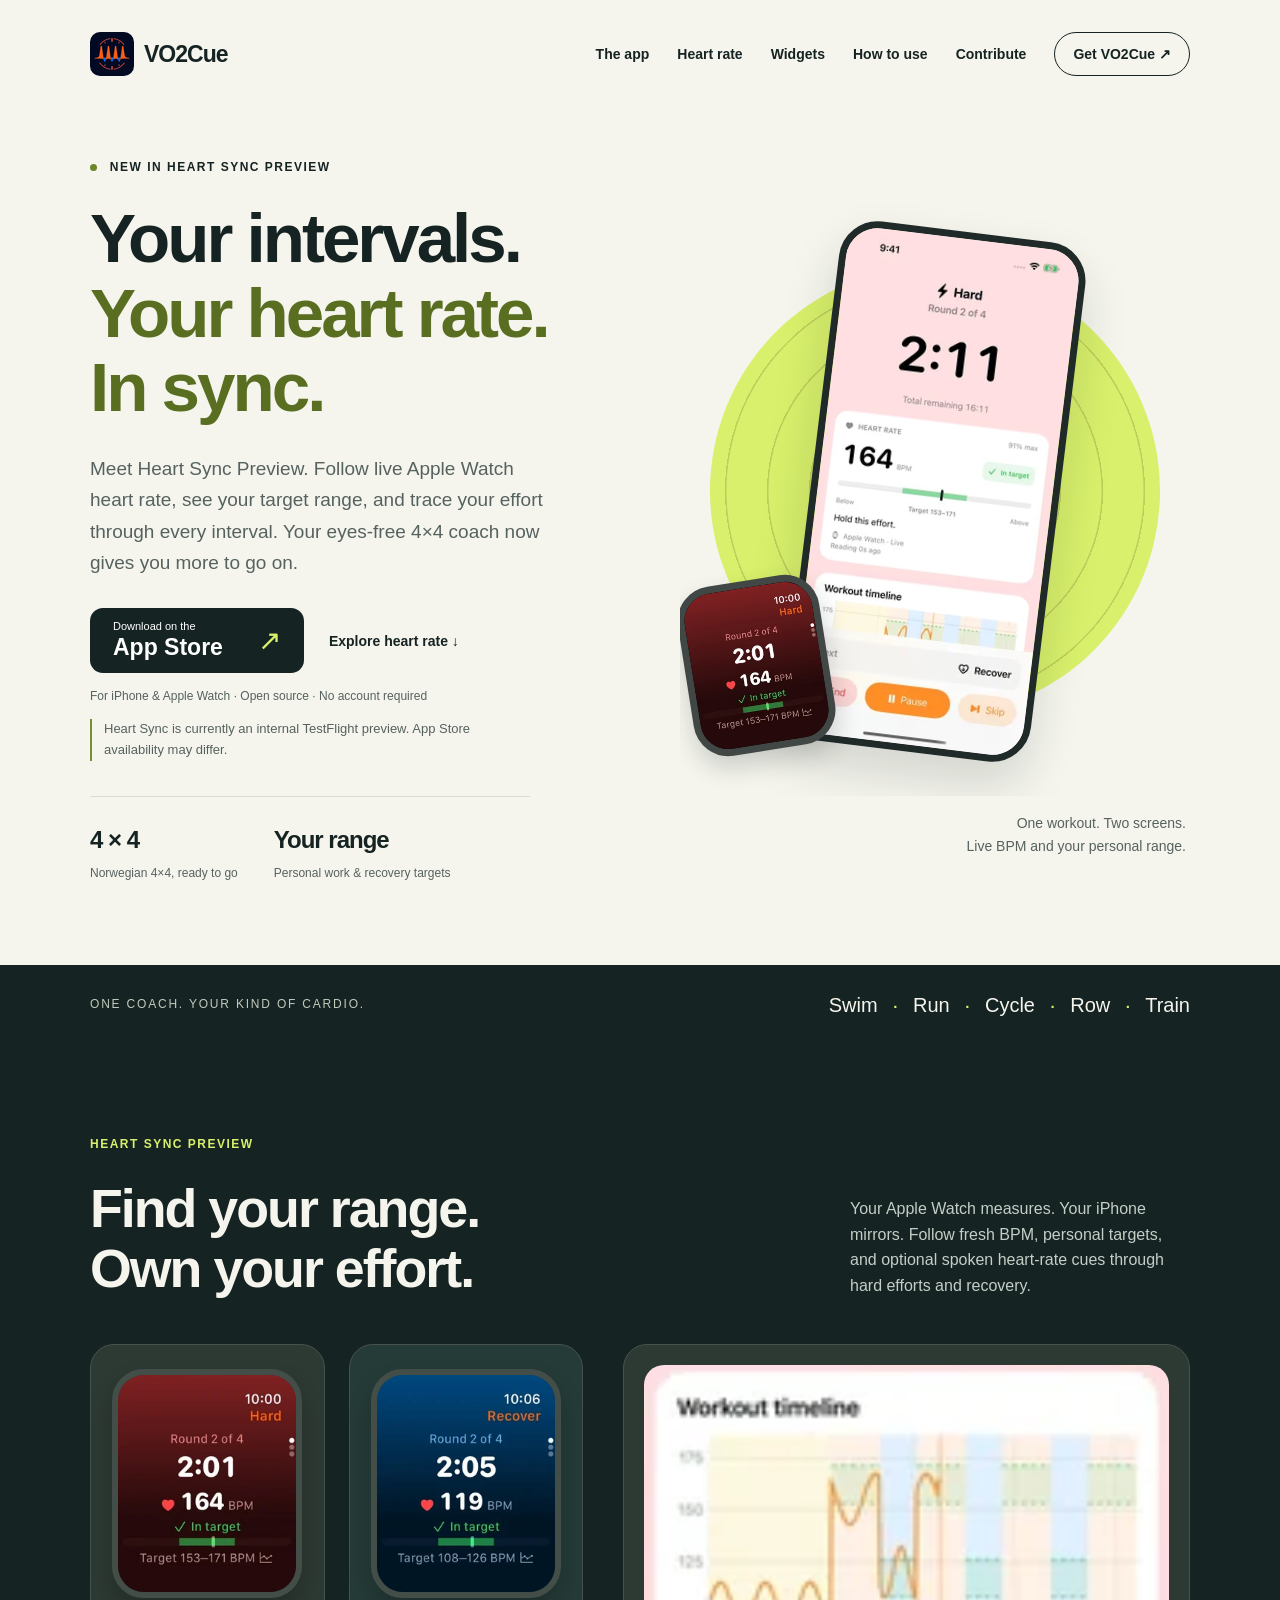
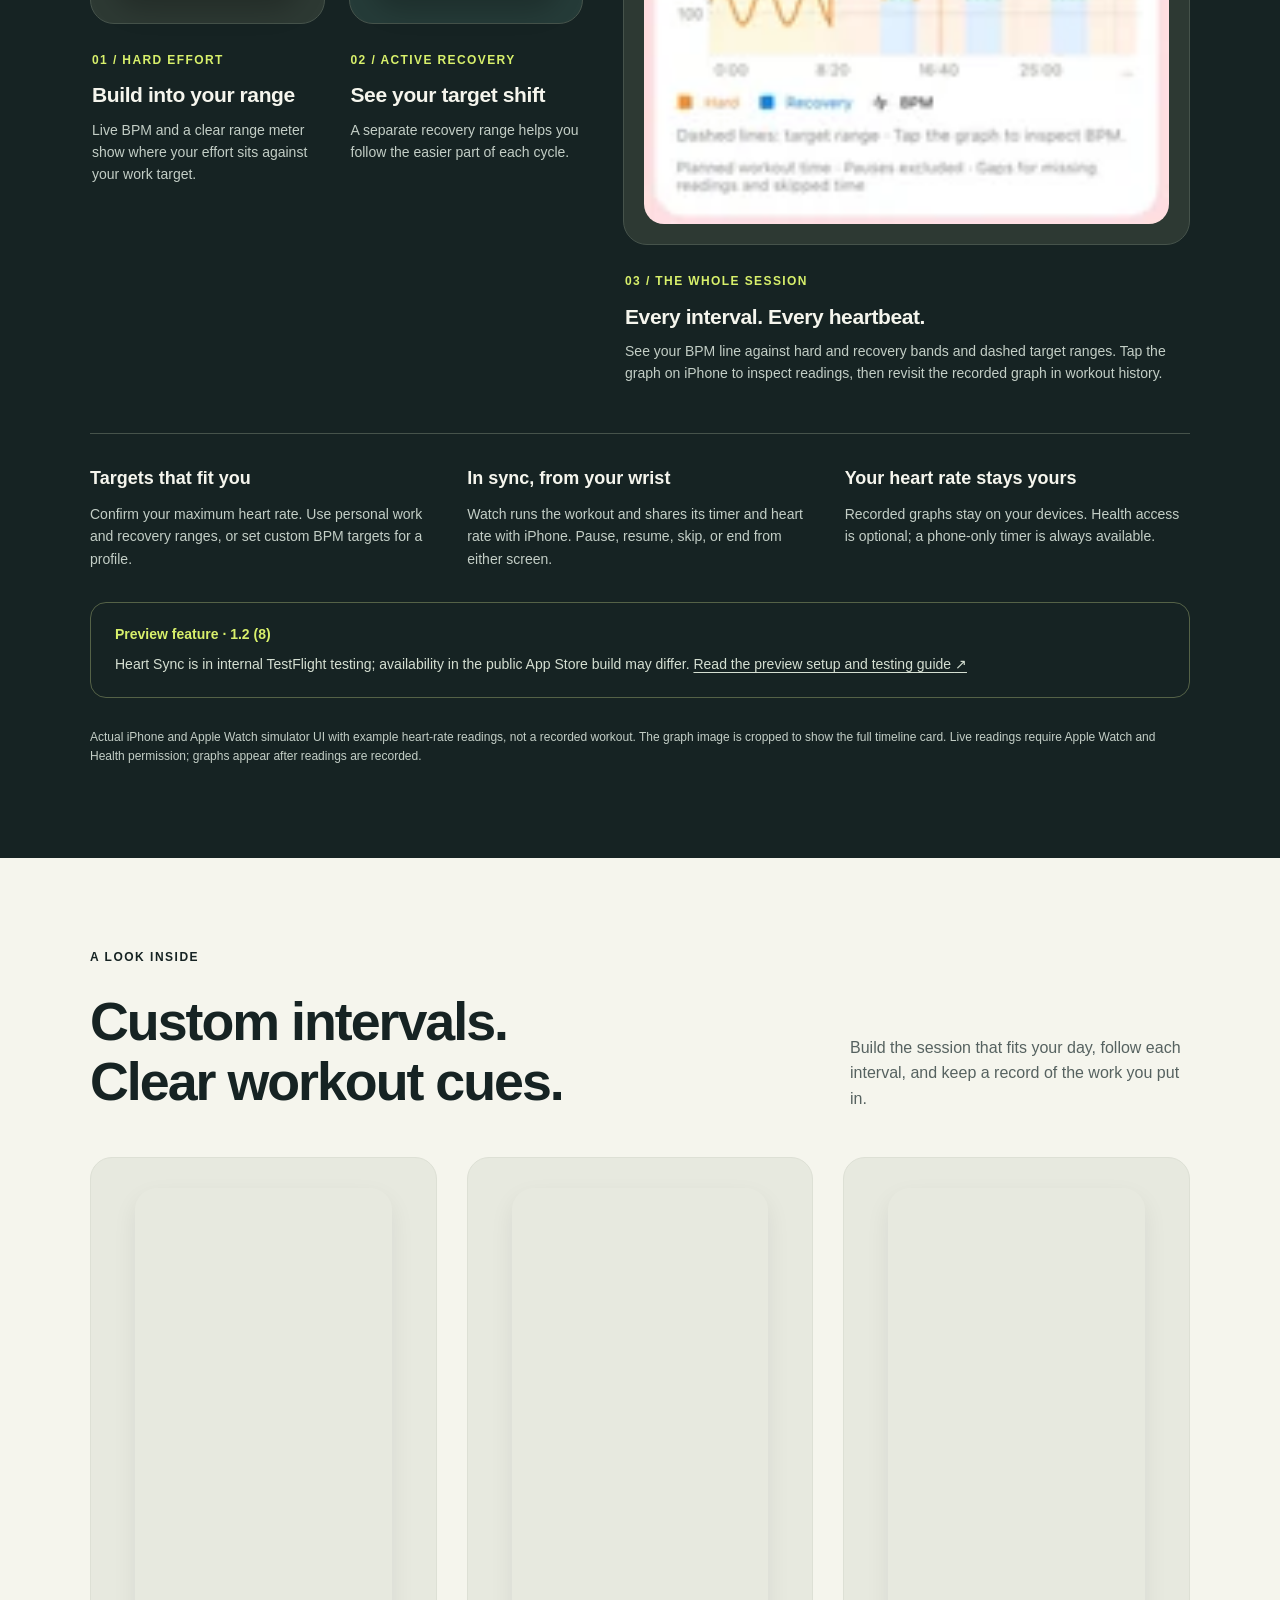
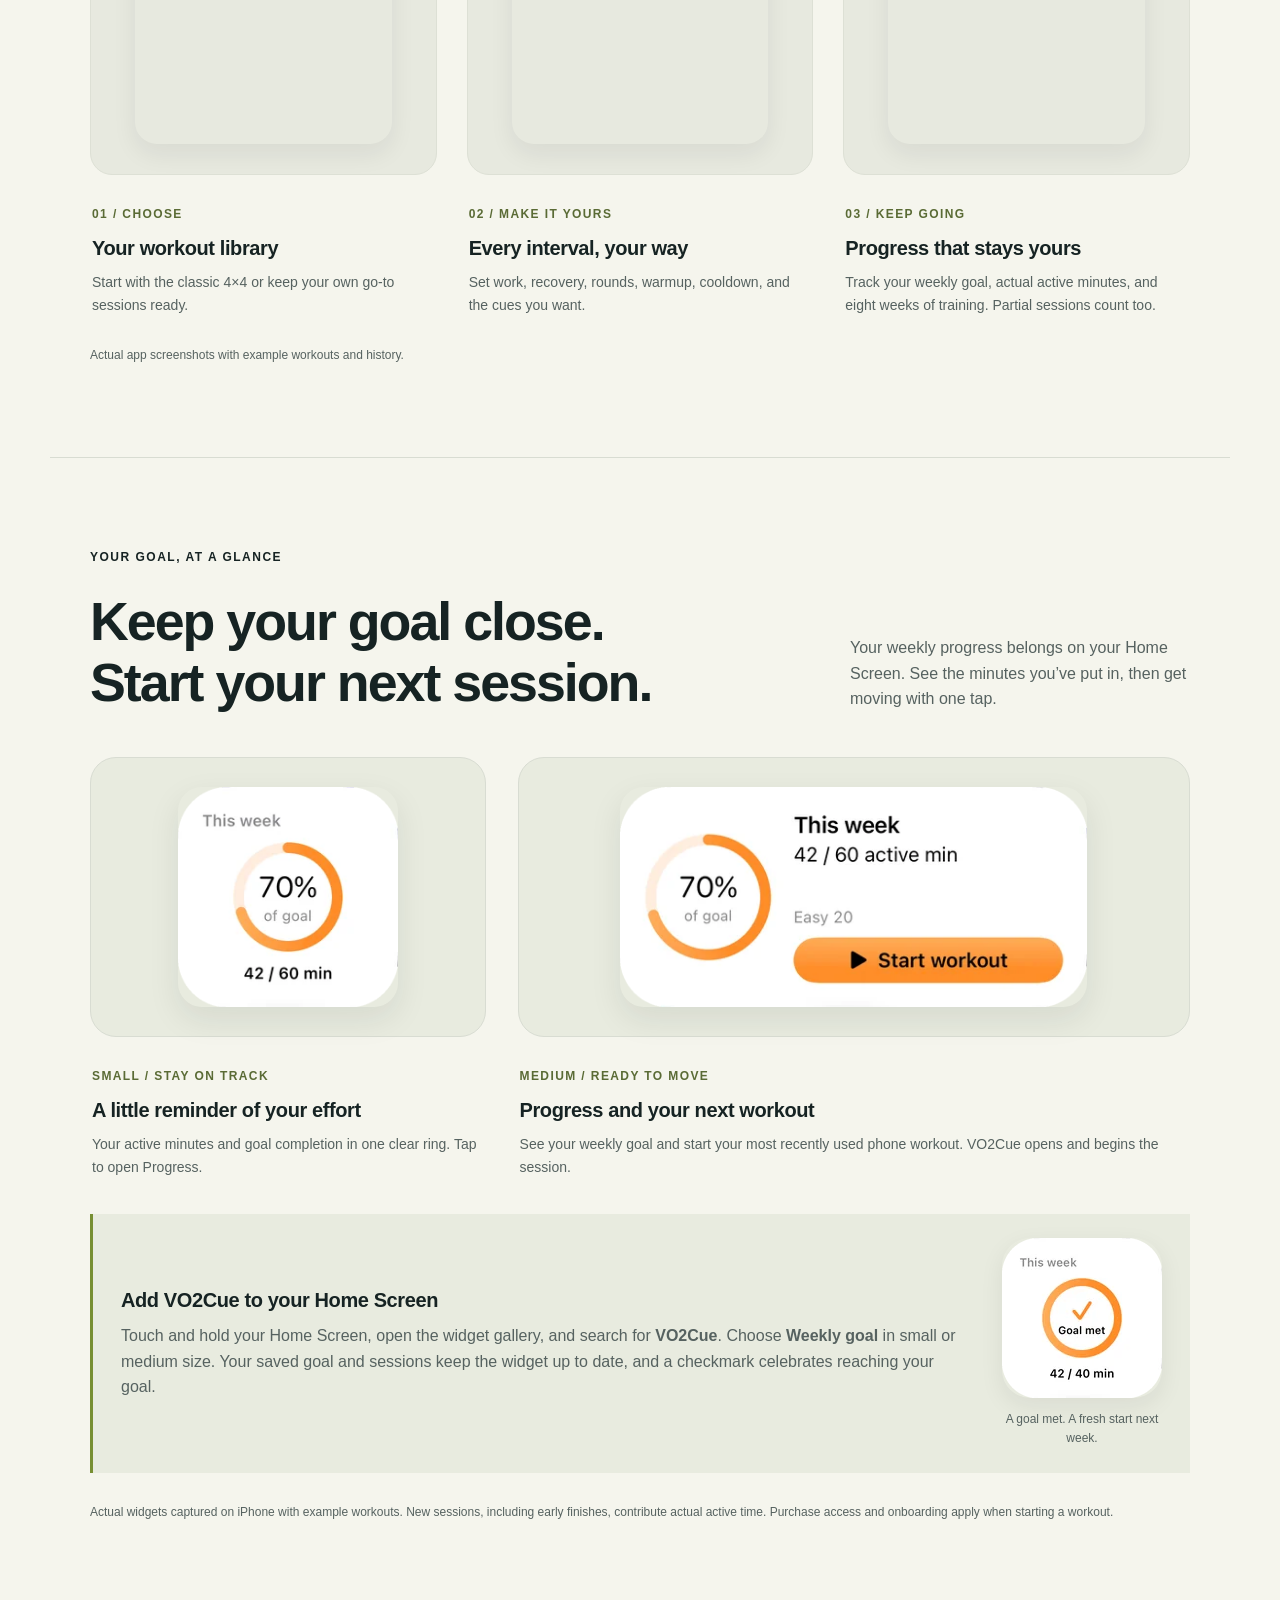
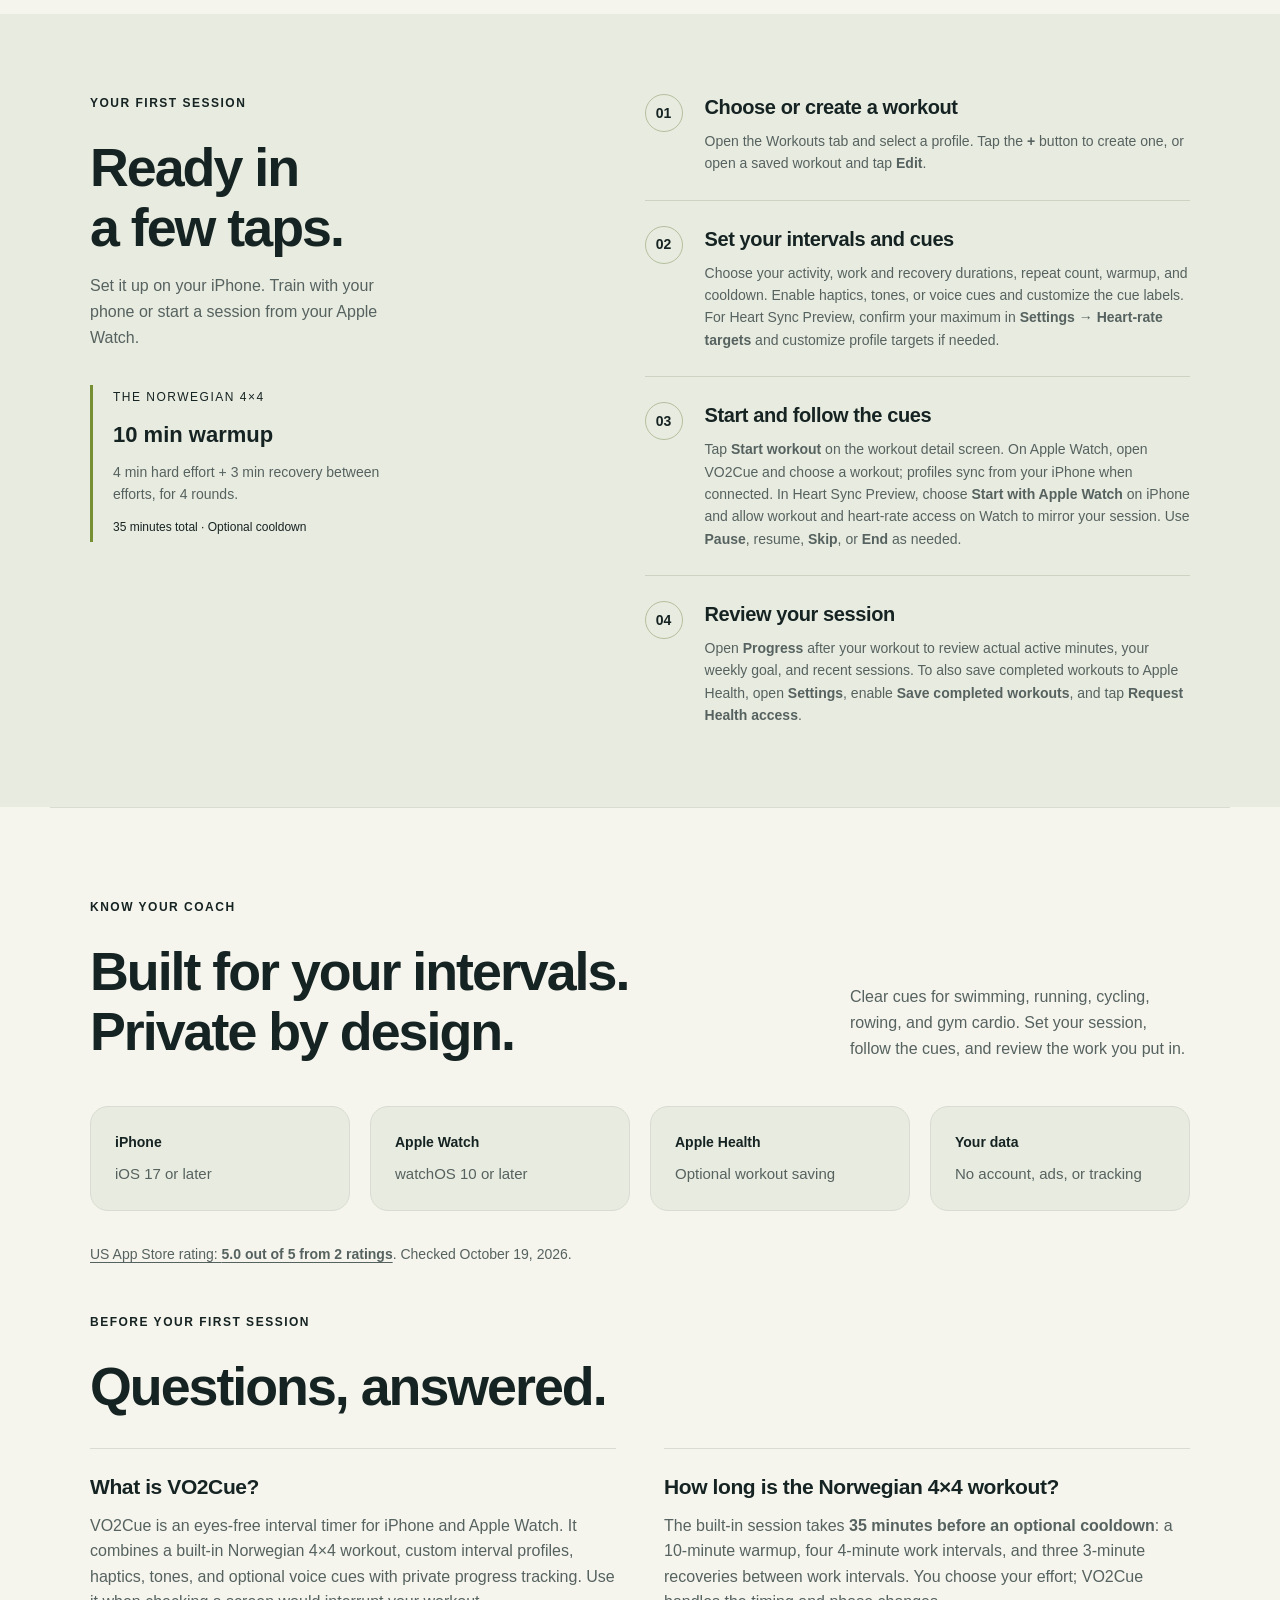
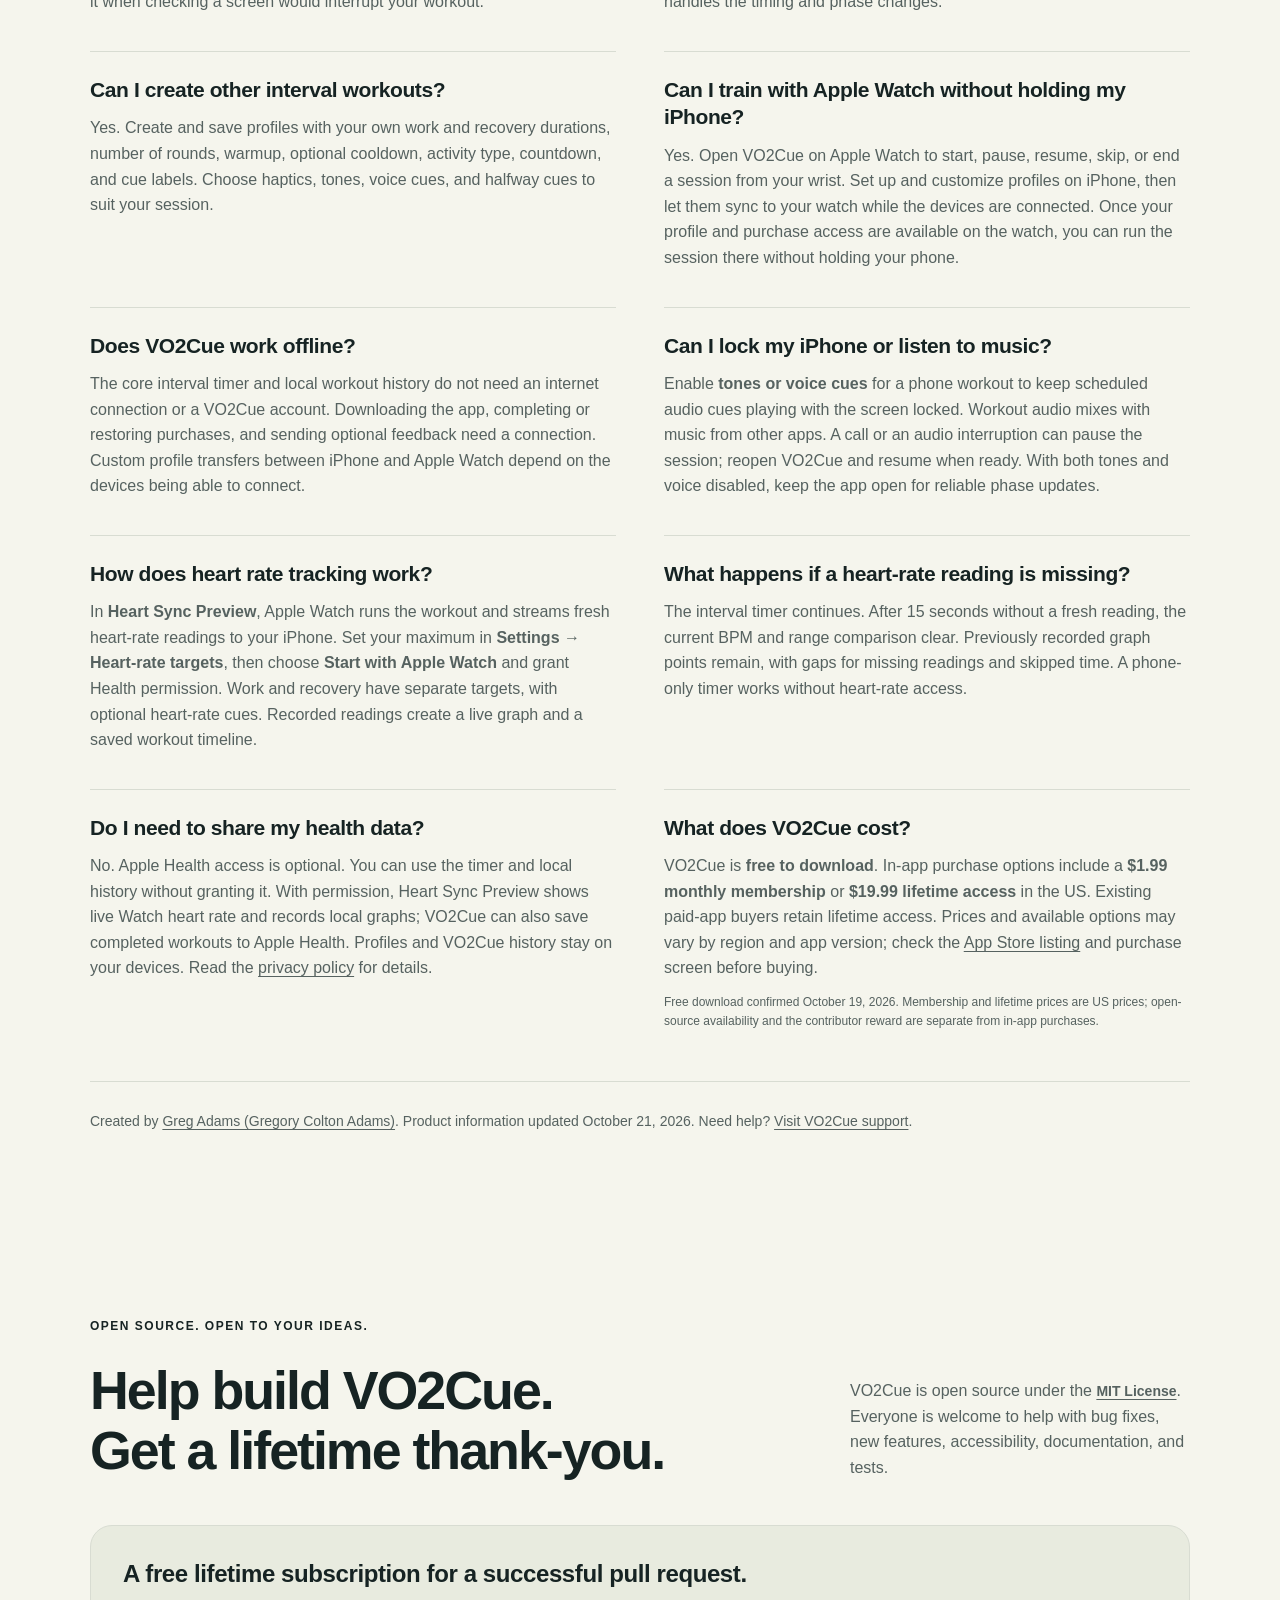
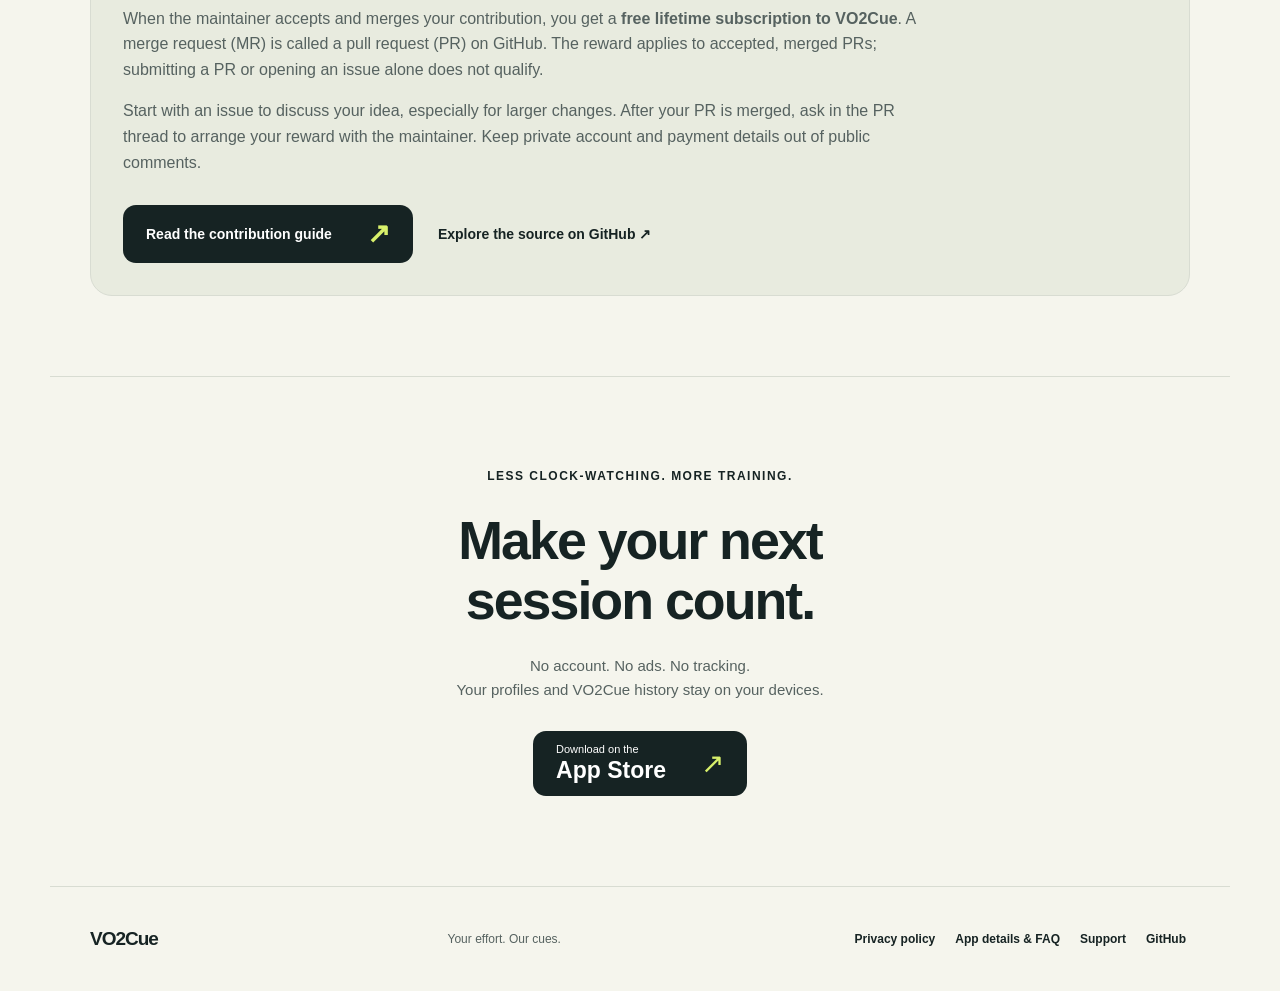
==== commit e0656581: "Verify website ownership with Google Search Console and Bing" ====
--- a/docs/index.html
+++ b/docs/index.html
@@ -2,6 +2,8 @@
 <html lang="en">
 <head>
   <meta charset="utf-8">
+  <meta name="google-site-verification" content="Im65qmNJ4QR-JKcDLNN-KCtlrm1jGSltoI7EynCBC4A">
+  <meta name="msvalidate.01" content="6D86F35668532D823266C1AFB409175C">
   <meta name="viewport" content="width=device-width, initial-scale=1">
   <meta name="description" content="Your eyes-free interval coach for iPhone and Apple Watch. Explore Heart Sync Preview: live heart rate, personal target ranges, and workout graphs. No account or ads.">
   <meta name="theme-color" content="#101a1b">
